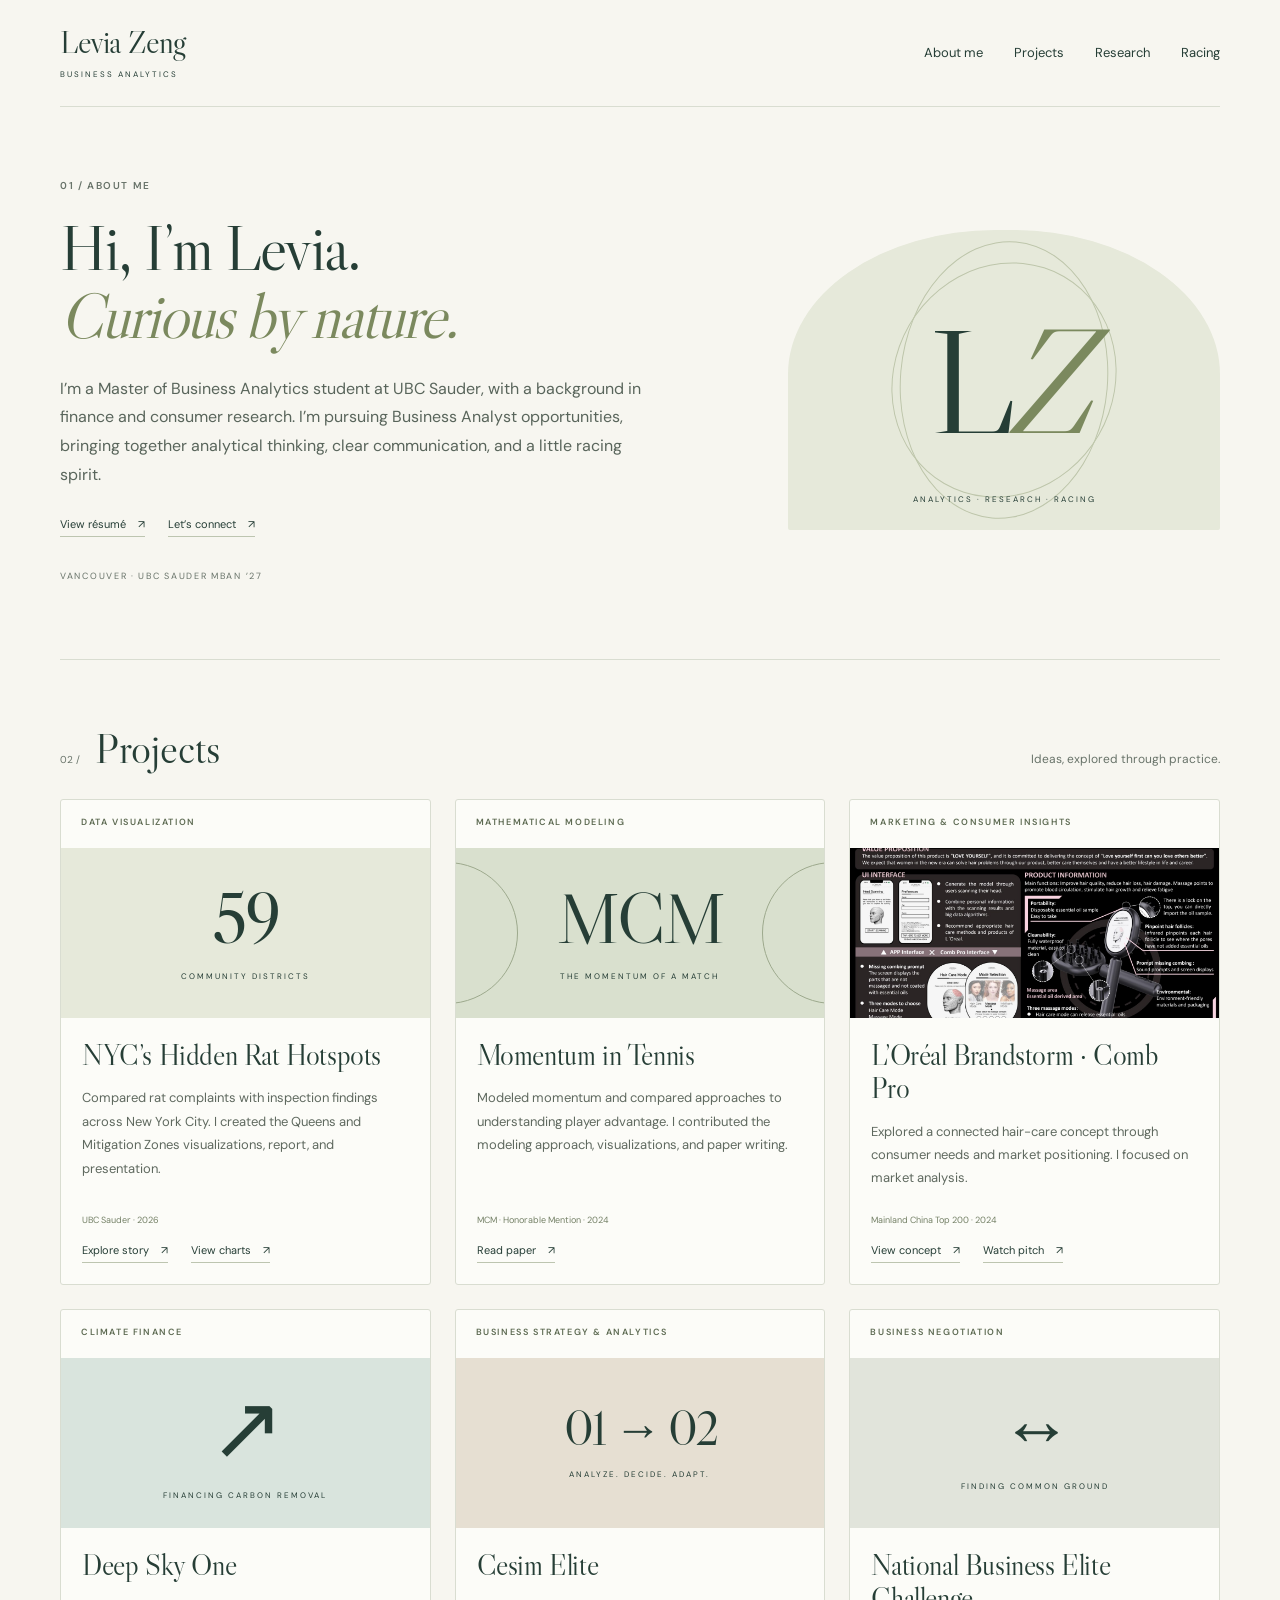
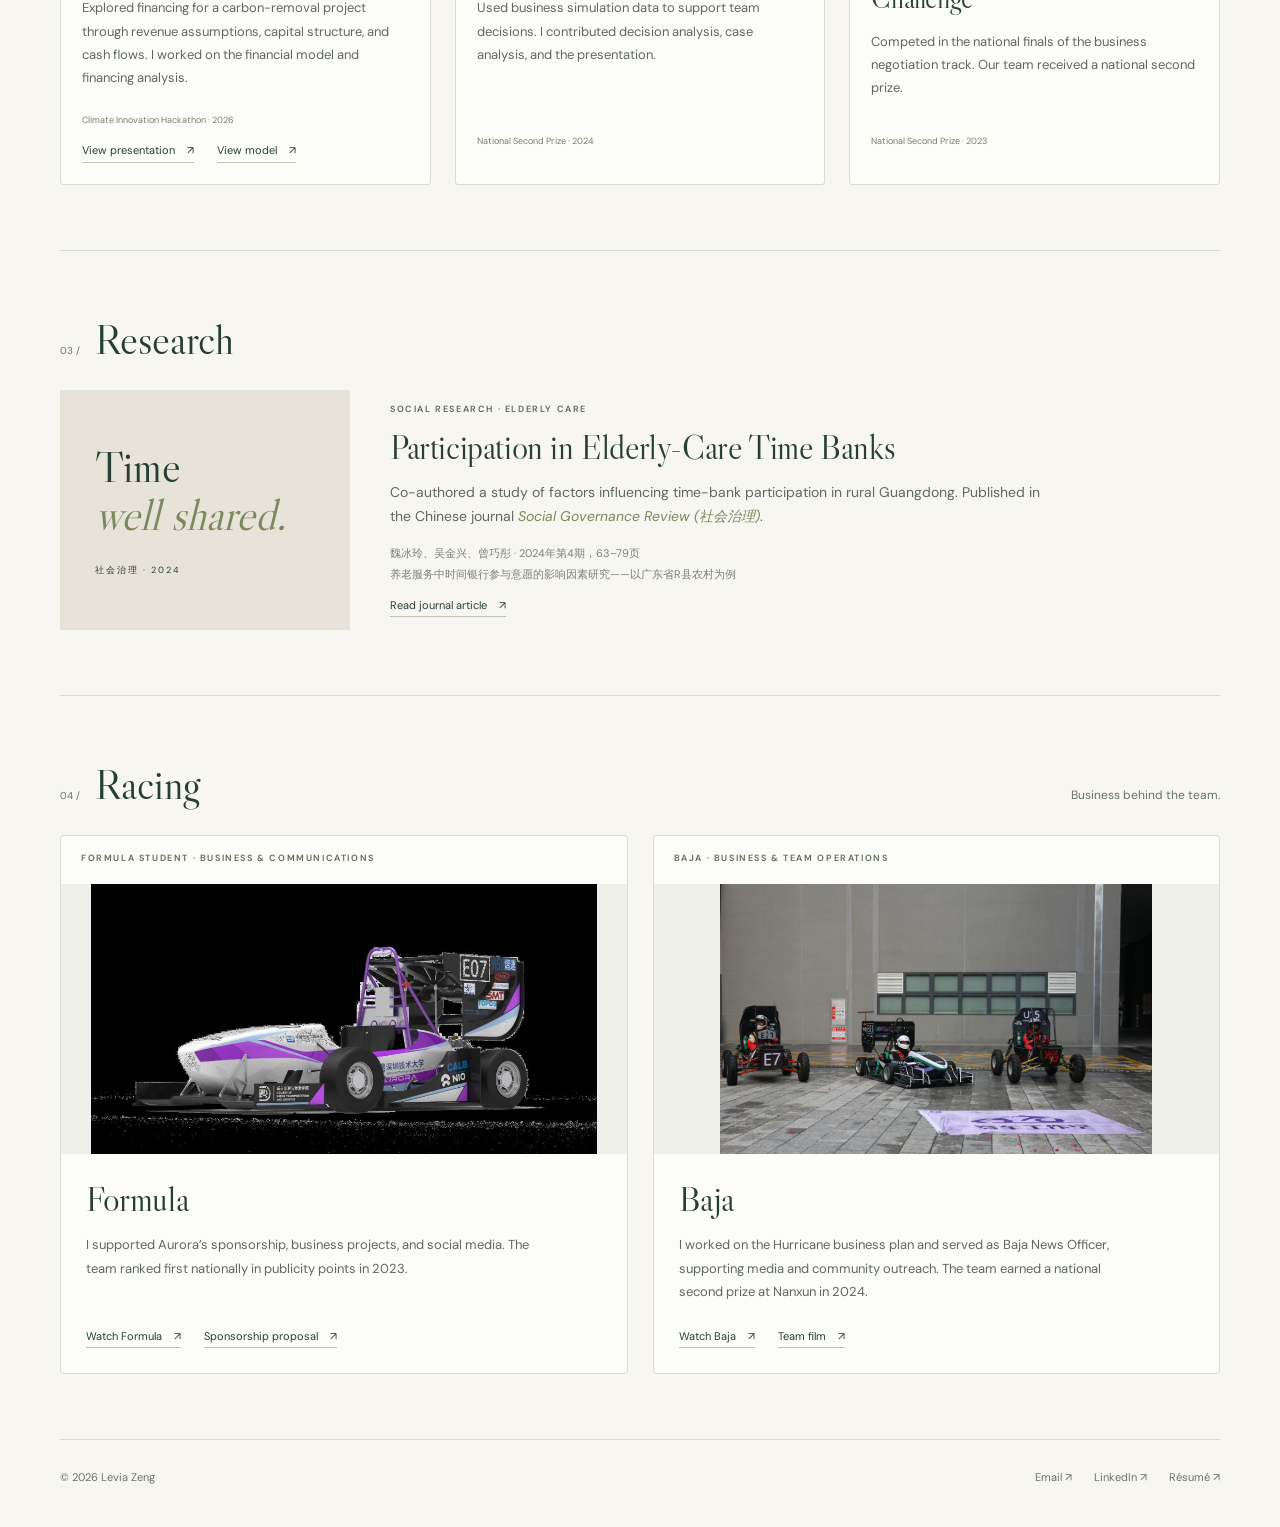
==== index.html @ 2ab0696c "Add files via upload" ====
<!doctype html>
<html lang="en">
<head>
<!-- 首页完整样式已内嵌；图片、论文及互动页面使用同文件夹内的相对路径。 -->
<meta charset="UTF-8">
<meta name="viewport" content="width=device-width,initial-scale=1">
<meta name="description" content="Levia Zeng — business analytics, research, and student motorsport.">
<title>Levia Zeng | Business Analyst Portfolio</title>
<style>
/* 配色在 :root 修改；各板块文字在下方 HTML 中修改。 */
@import url('https://fonts.googleapis.com/css2?family=DM+Sans:wght@400;500;600;700&family=Libre+Caslon+Display&display=swap');

:root {
  --paper:#f7f6f0;
  --ink:#263e36;
  --muted:#687369;
  --line:#d9ddd1;
  --sage:#e6e9da;
  --serif:'Libre Caslon Display',Georgia,serif
}

* {
  box-sizing:border-box
}

html {
  scroll-behavior:smooth;
  scroll-padding-top:105px
}

body {
  margin:0;
  background:var(--paper);
  color:var(--ink);
  font:15px/1.7 'DM Sans',Arial,sans-serif
}

a {
  color:inherit;
  text-decoration:none
}

a:hover {
  color:#728157
}

a:focus-visible {
  outline:2px solid #728157;
  outline-offset:5px
}

.site-header,main,footer {
  max-width:1160px;
  margin:auto
}

.site-header {
  padding:26px 0;
  display:flex;
  align-items:center;
  justify-content:space-between;
  border-bottom:1px solid var(--line)
}

.brand {
  font:32px/1 var(--serif);
  letter-spacing:-1px
}

.brand span {
  display:block;
  font:8px/1.5 'DM Sans',sans-serif;
  letter-spacing:2px;
  margin-top:10px
}

nav {
  display:flex;
  gap:31px;
  font-size:13px
}

.skip {
  position:absolute;
  left:10px;
  top:-80px
}

.skip:focus {
  top:10px;
  background:white;
  padding:10px;
  z-index:9
}

section {
  padding:65px 0;
  border-bottom:1px solid var(--line)
}

.about {
  display:grid;
  grid-template-columns:1.5fr 1fr;
  gap:80px;
  align-items:center;
  padding:70px 0 75px
}

.eyebrow,.field {
  font-size:10px;
  font-weight:600;
  text-transform:uppercase;
  letter-spacing:1.6px
}

.eyebrow {
  color:var(--muted);
  margin-bottom:20px
}

h1 {
  font:64px/1.06 var(--serif);
  letter-spacing:-2px;
  margin:0 0 25px
}

em {
  font-weight:400;
  color:#7b895e
}

.about p {
  max-width:590px;
  color:#59655b;
  font-size:16px;
  line-height:1.8
}

.about .links {
  margin-top:25px
}

.about-meta {
  font-size:9px;
  letter-spacing:1.7px;
  margin-top:32px;
  color:var(--muted)
}

.about-art {
  height:300px;
  background:var(--sage);
  border-radius:48% 48% 2px 2px;
  position:relative;
  display:flex;
  align-items:center;
  justify-content:center;
  overflow:hidden
}

.monogram {
  font:150px var(--serif);
  z-index:1;
  letter-spacing:-12px
}

.orbit {
  position:absolute;
  width:220px;
  height:240px;
  border:1px solid #bec6ab;
  border-radius:50%;
  transform:rotate(30deg)
}

.orbit:after {
  content:'';
  position:absolute;
  inset:15px -30px;
  border:1px solid #bec6ab;
  border-radius:50%;
  transform:rotate(65deg)
}

.about-art .art-caption {
  position:absolute;
  bottom:24px;
  font-size:8px
}

.section-heading {
  display:flex;
  align-items:baseline;
  gap:15px;
  margin-bottom:28px
}

.section-heading>span {
  font-size:10px;
  color:var(--muted)
}

h2 {
  font:42px/1.1 var(--serif);
  margin:0
}

.section-heading p {
  margin:0 0 0 auto;
  font-size:12px;
  color:var(--muted)
}

.project-grid {
  display:grid;
  grid-template-columns:repeat(3,minmax(0,1fr));
  gap:24px
}

.card {
  border:1px solid var(--line);
  background:#fcfcf8;
  border-radius:3px;
  overflow:hidden;
  display:flex;
  flex-direction:column;
  transition:transform .2s,border-color .2s
}

.card:hover {
  transform:translateY(-3px);
  border-color:#aeb99c
}

.field {
  padding:16px 20px;
  line-height:1.5;
  min-height:48px;
  font-size:9px;
  color:#5e6b53
}

.card-art {
  height:170px;
  background:var(--sage);
  display:flex;
  flex-direction:column;
  align-items:center;
  justify-content:center;
  position:relative;
  overflow:hidden
}

.art-main {
  font:72px/1 var(--serif);
  letter-spacing:-3px
}

.art-caption {
  font-size:8px;
  letter-spacing:2px;
  margin-top:16px
}

.card-art img {
  width:100%;
  height:100%;
  object-fit:cover
}

.tennis {
  background:#d9e0ce
}

.tennis:before,.tennis:after {
  content:'';
  position:absolute;
  width:140px;
  height:140px;
  border:1px solid #9da98d;
  border-radius:50%;
  left:-80px
}

.tennis:after {
  left:auto;
  right:-80px
}

.climate {
  background:#d9e4dd
}

.climate .art-main {
  font-size:90px
}

.cesim {
  background:#e6dfd2
}

.cesim .art-main {
  font-size:48px
}

.negotiation {
  background:#e1e4db
}

.card-body {
  padding:21px;
  display:flex;
  flex-direction:column;
  flex:1
}

h3 {
  font:29px/1.15 var(--serif);
  letter-spacing:-.4px;
  margin:0 0 14px
}

.card p {
  font-size:13px;
  line-height:1.8;
  color:#5f695f;
  margin:0 0 23px
}

.card-bottom {
  margin-top:auto
}

.meta {
  font-size:9px;
  color:#748066;
  display:block;
  margin-bottom:13px
}

.links {
  display:flex;
  flex-wrap:wrap;
  gap:12px 23px;
  font-size:11px
}

.links a {
  border-bottom:1px solid #bdc5b0;
  padding-bottom:2px
}

.links span {
  margin-left:9px
}

.publication {
  display:grid;
  grid-template-columns:290px 1fr;
  gap:40px;
  align-items:center
}

.publication-mark {
  background:#e8e3d8;
  padding:35px;
  font:44px/1.1 var(--serif);
  min-height:240px;
  display:flex;
  flex-direction:column;
  justify-content:center
}

.publication-mark span {
  font:9px 'DM Sans',sans-serif;
  letter-spacing:2px;
  margin-top:24px
}

.publication .field {
  padding:0;
  margin-bottom:12px;
  min-height:0
}

.publication h3 {
  font-size:34px
}

.publication p {
  font-size:14px;
  color:#5f695f;
  max-width:670px
}

.publication .citation {
  font-size:11px;
  color:#7a8177;
  line-height:1.9
}

.racing-grid {
  display:grid;
  grid-template-columns:1fr 1fr;
  gap:25px
}

.race-photo {
  width:100%;
  height:270px;
  object-fit:contain;
  background:#eff0e9
}

.racing-card .card-body {
  padding:25px
}

.racing-card h3 {
  font-size:35px
}

.racing-card p {
  max-width:460px
}

.racing-card .links {
  margin-top:auto
}

footer {
  display:flex;
  justify-content:space-between;
  padding:28px 0 40px;
  font-size:11px;
  color:var(--muted)
}

footer div {
  display:flex;
  gap:22px
}

.detail {
  max-width:850px;
  margin:auto;
  padding:65px 0
}

.detail h1 {
  font-size:50px
}

.detail .field {
  padding:0;
  margin:30px 0 10px;
  min-height:0
}

.detail p {
  max-width:680px
}

.detail .links {
  margin:25px 0
}

.detail .note {
  font-size:11px;
  color:var(--muted)
}

.back {
  font-size:12px
}

@media(max-width:1240px) {
  .site-header,main,footer {
  margin-left:35px;
  margin-right:35px
}


}

@media(max-width:850px) {
  .project-grid {
  grid-template-columns:repeat(2,minmax(0,1fr))
}

.about {
  gap:35px
}

h1 {
  font-size:52px
}

.about-art {
  height:260px
}

.publication {
  grid-template-columns:230px 1fr;
  gap:25px
}

.race-photo {
  height:220px
}


}

@media(max-width:600px) {
  html {
  scroll-padding-top:25px
}

.site-header,main,footer {
  margin-left:22px;
  margin-right:22px
}

.site-header {
  align-items:flex-start;
  gap:22px;
  flex-direction:column;
  padding:24px 0
}

nav {
  gap:25px;
  font-size:12px
}

.brand {
  font-size:30px
}

.brand span {
  display:none
}

.about {
  grid-template-columns:1fr;
  gap:32px;
  padding:45px 0
}

.about-art {
  height:180px;
  border-radius:2px
}

.monogram {
  font-size:110px
}

.about-art .art-caption {
  bottom:12px
}

h1 {
  font-size:48px
}

.about p {
  font-size:14px
}

.about-meta {
  margin-top:24px
}

section {
  padding:42px 0
}

.project-grid,.racing-grid,.publication {
  grid-template-columns:1fr
}

.section-heading {
  flex-wrap:wrap;
  gap:12px
}

h2 {
  font-size:36px
}

.section-heading p {
  display:none
}

.card-art {
  height:180px
}

.card p {
  font-size:14px
}

.publication-mark {
  min-height:180px;
  font-size:38px
}

.publication h3 {
  font-size:30px
}

.race-photo {
  height:230px
}

footer {
  flex-direction:column;
  gap:15px
}

.detail {
  padding:35px 0
}

.detail h1 {
  font-size:40px
}


}

@media(prefers-reduced-motion:reduce) {
  html {
  scroll-behavior:auto
}

.card {
  transition:none
}


}



</style>
</head>
<body>
<a class="skip" href="#about">Skip to content</a>
<header class="site-header">
<a class="brand" href="index.html#about">Levia Zeng<span>BUSINESS ANALYTICS</span>
</a>
<nav aria-label="Main navigation">
<a href="index.html#about">About me</a>
<a href="index.html#projects">Projects</a>
<a href="index.html#research">Research</a>
<a href="index.html#racing">Racing</a>
</nav>
</header>
<main>

<!-- ===== ABOUT ME / 个人介绍：在这里修改文字和链接 ===== -->
<section id="about" class="about">
<div>
<div class="eyebrow">01 / ABOUT ME</div>
<h1>Hi, I’m Levia.<br>
<em>Curious by nature.</em>
</h1>
<p>I’m a Master of Business Analytics student at UBC Sauder, with a background in finance and consumer research. I’m pursuing Business Analyst opportunities, bringing together analytical thinking, clear communication, and a little racing spirit.</p>
<div class="links">
<a href="Levia-Zeng-Resume.pdf" target="_blank" rel="noopener">View résumé <span aria-hidden="true">↗</span>
</a>
<a href="mailto:zengqiaotong@gmail.com">Let’s connect <span aria-hidden="true">↗</span>
</a>
</div>
<div class="about-meta">VANCOUVER · UBC SAUDER MBAN ’27</div>
</div>
<div class="about-art" aria-hidden="true">
<span class="orbit">
</span>
<span class="monogram">L<em>Z</em>
</span>
<span class="art-caption">ANALYTICS · RESEARCH · RACING</span>
</div>
</section>

<!-- ===== PROJECTS / 项目卡片：在这里修改文字和链接 ===== -->
<section id="projects">
<div class="section-heading">
<span>02 /</span>
<h2>Projects</h2>
<p>Ideas, explored through practice.</p>
</div>
<div class="project-grid">
<article class="card">
<div class="field">Data Visualization</div>
<div class="card-art nyc">
<span class="art-main">59</span>
<span class="art-caption">COMMUNITY DISTRICTS</span>
</div>
<div class="card-body">
<h3>NYC’s Hidden Rat Hotspots</h3>
<p>Compared rat complaints with inspection findings across New York City. I created the Queens and Mitigation Zones visualizations, report, and presentation.</p>
<div class="card-bottom">
<span class="meta">UBC Sauder · 2026</span>
<div class="links">
<a href="nyc/NYC_Rats_1_Opening.html">Explore story <span aria-hidden="true">↗</span>
</a>
<a href="nyc/NYC_Rats_2_Chart_Builds.html">View charts <span aria-hidden="true">↗</span>
</a>
</div>
</div>
</div>
</article>
<article class="card">
<div class="field">Mathematical Modeling</div>
<div class="card-art tennis">
<span class="art-main">MCM</span>
<span class="art-caption">THE MOMENTUM OF A MATCH</span>
</div>
<div class="card-body">
<h3>Momentum in Tennis</h3>
<p>Modeled momentum and compared approaches to understanding player advantage. I contributed the modeling approach, visualizations, and paper writing.</p>
<div class="card-bottom">
<span class="meta">MCM · Honorable Mention · 2024</span>
<div class="links">
<a href="documents/tennis-paper.pdf" target="_blank" rel="noopener">Read paper <span aria-hidden="true">↗</span>
</a>
</div>
</div>
</div>
</article>
<article class="card">
<div class="field">Marketing & Consumer Insights</div>
<div class="card-art comb">
<img src="assets/comb-pro.jpg" alt="Comb Pro product concept" loading="lazy">
</div>
<div class="card-body">
<h3>L’Oréal Brandstorm · Comb Pro</h3>
<p>Explored a connected hair-care concept through consumer needs and market positioning. I focused on market analysis.</p>
<div class="card-bottom">
<span class="meta">Mainland China Top 200 · 2024</span>
<div class="links">
<a href="documents/comb-pro.pdf" target="_blank" rel="noopener">View concept <span aria-hidden="true">↗</span>
</a>
<a href="https://youtu.be/FNUZM60wHyg" target="_blank" rel="noopener">Watch pitch <span aria-hidden="true">↗</span>
</a>
</div>
</div>
</div>
</article>
<article class="card">
<div class="field">Climate Finance</div>
<div class="card-art climate">
<span class="art-main">↗</span>
<span class="art-caption">FINANCING CARBON REMOVAL</span>
</div>
<div class="card-body">
<h3>Deep Sky One</h3>
<p>Explored financing for a carbon-removal project through revenue assumptions, capital structure, and cash flows. I worked on the financial model and financing analysis.</p>
<div class="card-bottom">
<span class="meta">Climate Innovation Hackathon · 2026</span>
<div class="links">
<a href="documents/deep-sky-deck.pptx" target="_blank" rel="noopener">View presentation <span aria-hidden="true">↗</span>
</a>
<a href="documents/deep-sky-model.xlsx" target="_blank" rel="noopener">View model <span aria-hidden="true">↗</span>
</a>
</div>
</div>
</div>
</article>
<article class="card">
<div class="field">Business Strategy & Analytics</div>
<div class="card-art cesim">
<span class="art-main">01 → 02</span>
<span class="art-caption">ANALYZE. DECIDE. ADAPT.</span>
</div>
<div class="card-body">
<h3>Cesim Elite</h3>
<p>Used business simulation data to support team decisions. I contributed decision analysis, case analysis, and the presentation.</p>
<div class="card-bottom">
<span class="meta">National Second Prize · 2024</span>
<div class="links">
</div>
</div>
</div>
</article>
<article class="card">
<div class="field">Business Negotiation</div>
<div class="card-art negotiation">
<span class="art-main">↔</span>
<span class="art-caption">FINDING COMMON GROUND</span>
</div>
<div class="card-body">
<h3>National Business Elite Challenge</h3>
<p>Competed in the national finals of the business negotiation track. Our team received a national second prize.</p>
<div class="card-bottom">
<span class="meta">National Second Prize · 2023</span>
<div class="links">
</div>
</div>
</div>
</article>
</div>
</section>

<!-- ===== RESEARCH / 期刊链接：在这里修改文字和链接 ===== -->
<section id="research">
<div class="section-heading">
<span>03 /</span>
<h2>Research</h2>
</div>
<article class="publication">
<div class="publication-mark" aria-hidden="true">Time<br>
<em>well shared.</em>
<span>社会治理 · 2024</span>
</div>
<div>
<div class="field">Social Research · Elderly Care</div>
<h3>Participation in Elderly-Care Time Banks</h3>
<p>Co-authored a study of factors influencing time-bank participation in rural Guangdong. Published in the Chinese journal <em>Social Governance Review (社会治理)</em>.</p>
<p class="citation" lang="zh">魏冰玲、吴金兴、曾巧彤 · 2024年第4期，63–79页<br>养老服务中时间银行参与意愿的影响因素研究——以广东省R县农村为例</p>
<div class="links">
<a href="https://doi.org/10.16775/j.cnki.10-1285/d.2024.04.006" target="_blank" rel="noopener">Read journal article <span aria-hidden="true">↗</span>
</a>
</div>
</div>
</article>
</section>

<!-- ===== RACING / Formula 与 Baja：在这里修改文字和链接 ===== -->
<section id="racing">
<div class="section-heading">
<span>04 /</span>
<h2>Racing</h2>
<p>Business behind the team.</p>
</div>
<div class="racing-grid">
<article class="card racing-card">
<div class="field">Formula Student · Business & Communications</div>
<img class="race-photo" src="assets/aurora-car.jpg" alt="Aurora electric Formula Student car" loading="lazy">
<div class="card-body">
<h3>Formula</h3>
<p>I supported Aurora’s sponsorship, business projects, and social media. The team ranked first nationally in publicity points in 2023.</p>
<div class="links">
<a href="https://youtu.be/KgduNsOoL5A" target="_blank" rel="noopener">Watch Formula <span aria-hidden="true">↗</span>
</a>
<a href="documents/racing-sponsorship.pdf" target="_blank" rel="noopener">Sponsorship proposal <span aria-hidden="true">↗</span>
</a>
</div>
</div>
</article>
<article class="card racing-card">
<div class="field">Baja · Business & Team Operations</div>
<img class="race-photo" src="assets/baja-u15-e7.jpg" alt="Baja E7 and U15 alongside a Formula car at SZTU Racing Car Studio" loading="lazy">
<div class="card-body">
<h3>Baja</h3>
<p>I worked on the Hurricane business plan and served as Baja News Officer, supporting media and community outreach. The team earned a national second prize at Nanxun in 2024.</p>
<div class="links">
<a href="https://youtu.be/ZI6aikkppJc" target="_blank" rel="noopener">Watch Baja <span aria-hidden="true">↗</span>
</a>
<a href="https://youtu.be/tW2TpuYYLtg" target="_blank" rel="noopener">Team film <span aria-hidden="true">↗</span>
</a>
</div>
</div>
</article>
</div>
</section>
</main>
<footer>
<span>© 2026 Levia Zeng</span>
<div>
<a href="mailto:zengqiaotong@gmail.com">Email ↗</a>
<a href="https://www.linkedin.com/in/qiaotong-zeng" target="_blank" rel="noopener">LinkedIn ↗</a>
<a href="Levia-Zeng-Resume.pdf" target="_blank" rel="noopener">Résumé ↗</a>
</div>
</footer>
</body>
</html>
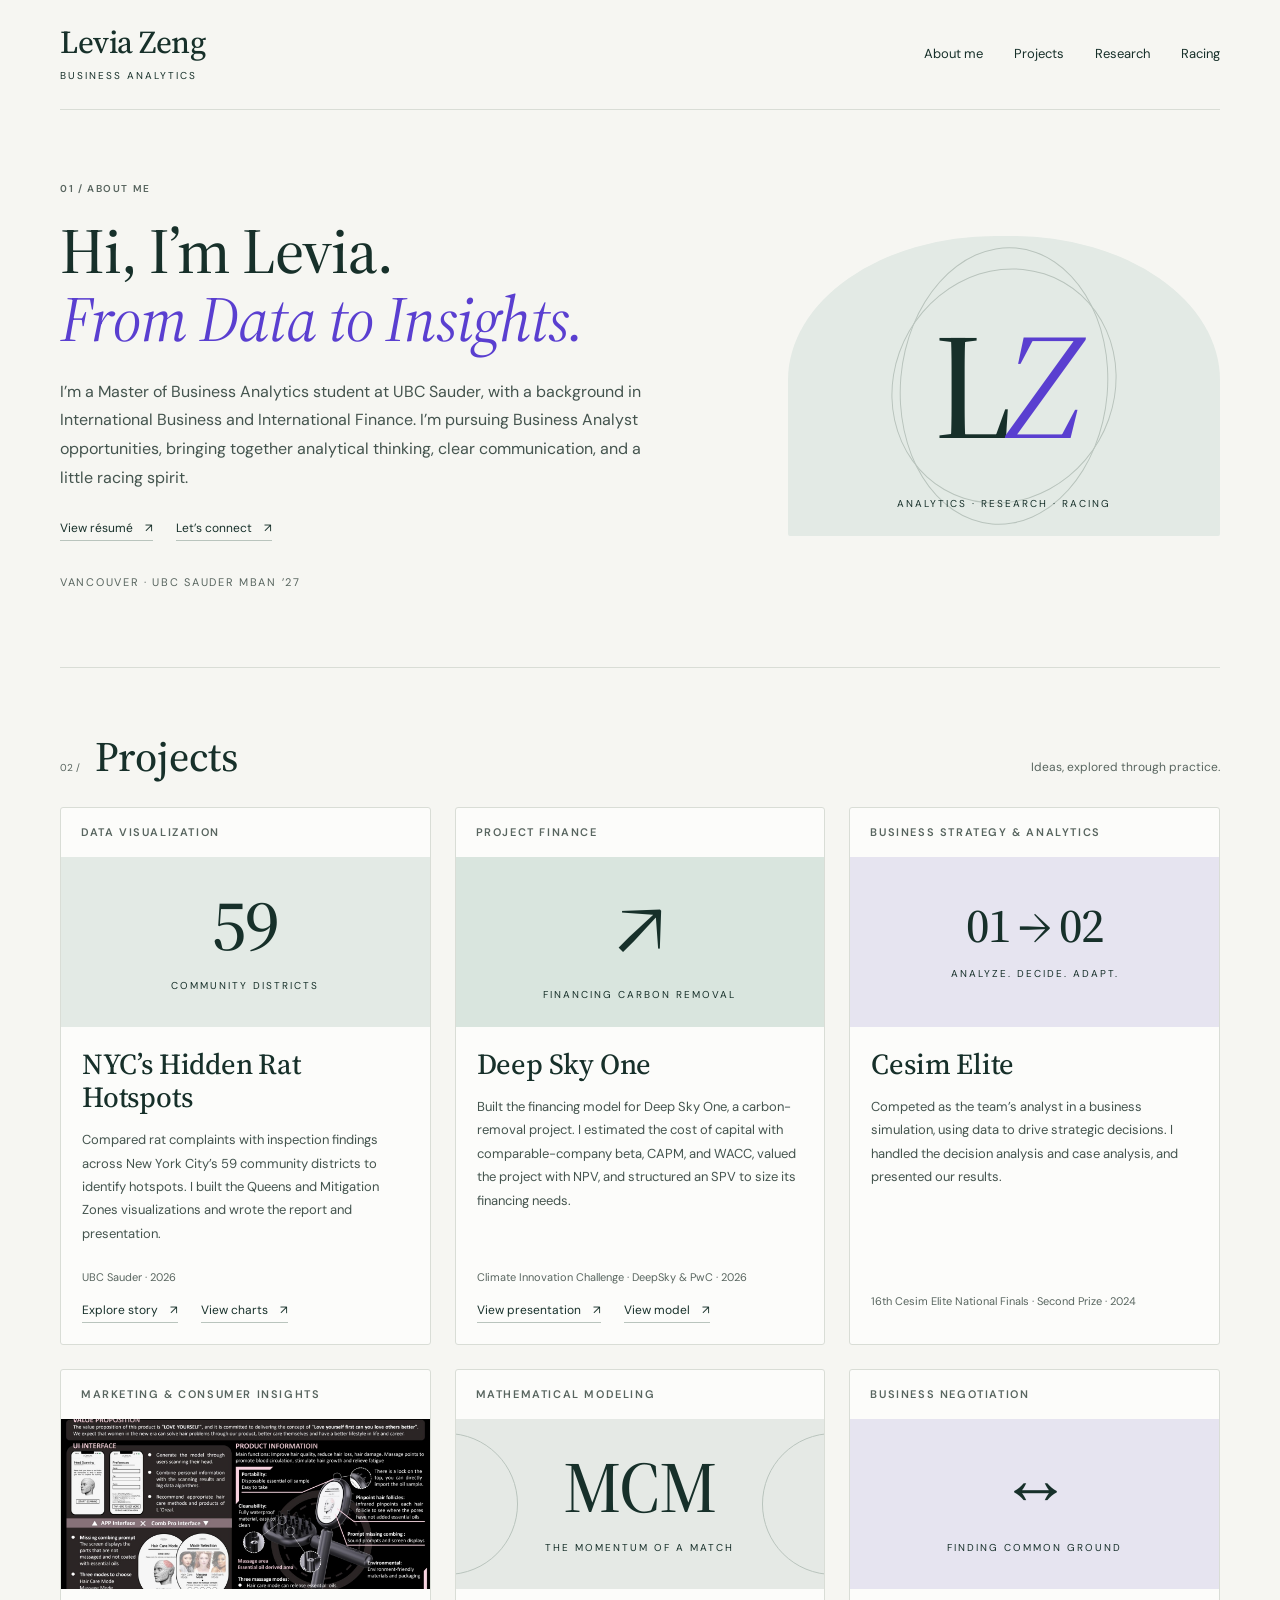
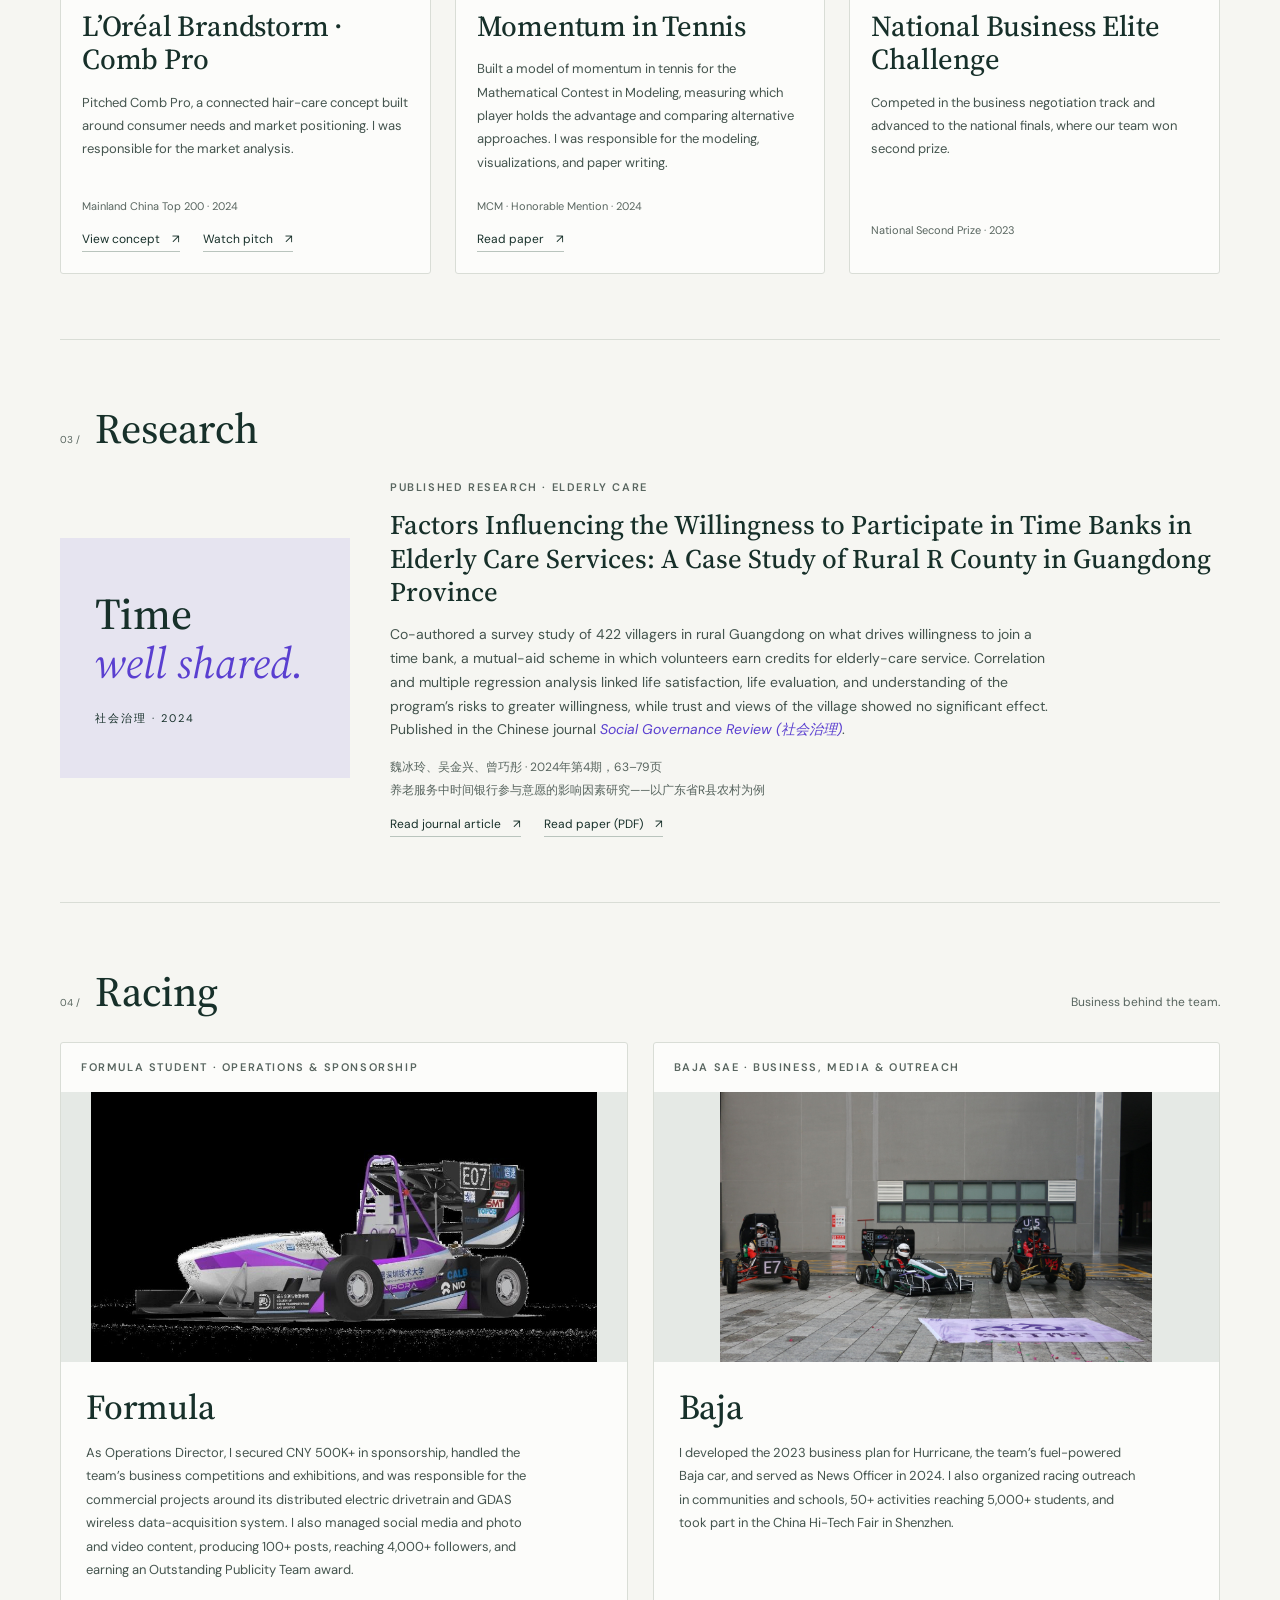
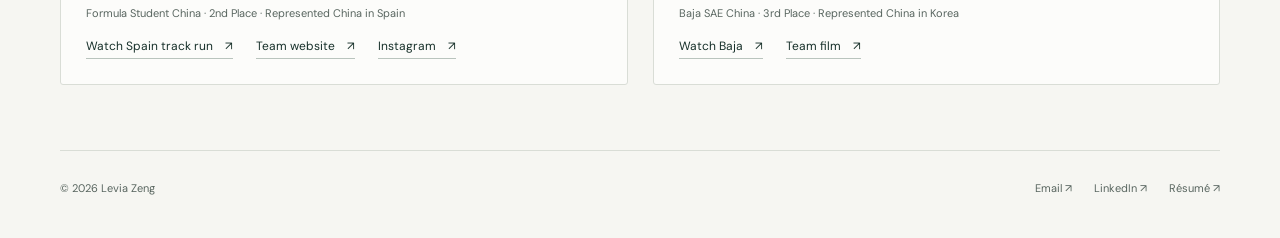
==== commit b9695287: "Add files via upload" ====
--- a/index.html
+++ b/index.html
@@ -8,15 +8,35 @@
 <title>Levia Zeng | Business Analyst Portfolio</title>
 <style>
 /* 配色在 :root 修改；各板块文字在下方 HTML 中修改。 */
-@import url('https://fonts.googleapis.com/css2?family=DM+Sans:wght@400;500;600;700&family=Libre+Caslon+Display&display=swap');
+@import url('https://fonts.googleapis.com/css2?family=DM+Sans:wght@400;500;600;700&family=Source+Serif+4:ital,wght@0,400;0,500;0,600;1,400;1,500&display=swap');
 
 :root {
-  --paper:#f7f6f0;
-  --ink:#263e36;
-  --muted:#687369;
-  --line:#d9ddd1;
-  --sage:#e6e9da;
-  --serif:'Libre Caslon Display',Georgia,serif
+  /* ===== 配色：想换颜色，只需要改这一块 =====
+     当前方案 A：深绿墨色 + 紫色点缀（取自 Aurora 赛车的绿紫涂装） */
+  --paper:#f6f6f2;       /* 页面背景 */
+  --card:#fcfcfa;        /* 卡片背景 */
+  --ink:#17302a;         /* 标题、重点文字 */
+  --body:#44544e;        /* 正文 */
+  --muted:#58655f;       /* 次要文字：标签、年份、引用 */
+  --line:#d9ddd6;        /* 分隔线 */
+  --line-strong:#b9c4bd; /* 链接下划线、装饰线 */
+  --accent:#5a3fd0;      /* 点缀色：斜体标题、悬停、聚焦 */
+  --accent-soft:#b9ade8; /* 点缀色的浅色版：卡片悬停边框 */
+  --tint:#e3eae5;        /* 卡片插图底色（4 种） */
+  --tint-2:#d9e5de;
+  --tint-3:#e6e4f0;
+  --tint-4:#e5e9e5;
+  --serif:'Source Serif 4',Georgia,'Songti SC','Noto Serif SC',serif
+
+  /* 备选方案 B：深海军蓝 + 青蓝色（把上面对应的值替换成下面的即可）
+     --paper:#f5f7fa; --card:#ffffff; --ink:#14233c; --body:#3f4c60; --muted:#566275;
+     --line:#dce2ea; --line-strong:#b8c3d1; --accent:#0f6e8c; --accent-soft:#9cc7d6;
+     --tint:#e6ecf3; --tint-2:#dbe7ef; --tint-3:#e8e9f2; --tint-4:#e9edf1;
+
+     备选方案 C：保留原来的绿色（已加深文字，提高可读性）
+     --paper:#f7f6f0; --card:#fcfcf8; --ink:#263e36; --body:#4f5b53; --muted:#5d6a5e;
+     --line:#d9ddd1; --line-strong:#bec6ab; --accent:#5f6f45; --accent-soft:#aeb99c;
+     --tint:#e6e9da; --tint-2:#d9e4dd; --tint-3:#e6dfd2; --tint-4:#e1e4db; */
 }
 
 * {
@@ -32,7 +52,7 @@
   margin:0;
   background:var(--paper);
   color:var(--ink);
-  font:15px/1.7 'DM Sans',Arial,sans-serif
+  font:15px/1.7 'DM Sans','PingFang SC','Microsoft YaHei',Arial,sans-serif
 }
 
 a {
@@ -41,11 +61,11 @@
 }
 
 a:hover {
-  color:#728157
+  color:var(--accent)
 }
 
 a:focus-visible {
-  outline:2px solid #728157;
+  outline:2px solid var(--accent);
   outline-offset:5px
 }
 
@@ -64,12 +84,12 @@
 
 .brand {
   font:32px/1 var(--serif);
-  letter-spacing:-1px
+  letter-spacing:-.5px
 }
 
 .brand span {
   display:block;
-  font:8px/1.5 'DM Sans',sans-serif;
+  font:10px/1.5 'DM Sans',sans-serif;
   letter-spacing:2px;
   margin-top:10px
 }
@@ -120,18 +140,18 @@
 
 h1 {
   font:64px/1.06 var(--serif);
-  letter-spacing:-2px;
+  letter-spacing:-1px;
   margin:0 0 25px
 }
 
 em {
   font-weight:400;
-  color:#7b895e
+  color:var(--accent)
 }
 
 .about p {
   max-width:590px;
-  color:#59655b;
+  color:var(--body);
   font-size:16px;
   line-height:1.8
 }
@@ -141,7 +161,7 @@
 }
 
 .about-meta {
-  font-size:9px;
+  font-size:11px;
   letter-spacing:1.7px;
   margin-top:32px;
   color:var(--muted)
@@ -149,7 +169,7 @@
 
 .about-art {
   height:300px;
-  background:var(--sage);
+  background:var(--tint);
   border-radius:48% 48% 2px 2px;
   position:relative;
   display:flex;
@@ -161,14 +181,14 @@
 .monogram {
   font:150px var(--serif);
   z-index:1;
-  letter-spacing:-12px
+  letter-spacing:-8px
 }
 
 .orbit {
   position:absolute;
   width:220px;
   height:240px;
-  border:1px solid #bec6ab;
+  border:1px solid var(--line-strong);
   border-radius:50%;
   transform:rotate(30deg)
 }
@@ -177,7 +197,7 @@
   content:'';
   position:absolute;
   inset:15px -30px;
-  border:1px solid #bec6ab;
+  border:1px solid var(--line-strong);
   border-radius:50%;
   transform:rotate(65deg)
 }
@@ -185,7 +205,7 @@
 .about-art .art-caption {
   position:absolute;
   bottom:24px;
-  font-size:8px
+  font-size:10px
 }
 
 .section-heading {
@@ -219,7 +239,7 @@
 
 .card {
   border:1px solid var(--line);
-  background:#fcfcf8;
+  background:var(--card);
   border-radius:3px;
   overflow:hidden;
   display:flex;
@@ -229,20 +249,20 @@
 
 .card:hover {
   transform:translateY(-3px);
-  border-color:#aeb99c
+  border-color:var(--accent-soft)
 }
 
 .field {
   padding:16px 20px;
   line-height:1.5;
   min-height:48px;
-  font-size:9px;
-  color:#5e6b53
+  font-size:11px;
+  color:var(--muted)
 }
 
 .card-art {
   height:170px;
-  background:var(--sage);
+  background:var(--tint);
   display:flex;
   flex-direction:column;
   align-items:center;
@@ -253,11 +273,11 @@
 
 .art-main {
   font:72px/1 var(--serif);
-  letter-spacing:-3px
+  letter-spacing:-1px
 }
 
 .art-caption {
-  font-size:8px;
+  font-size:10px;
   letter-spacing:2px;
   margin-top:16px
 }
@@ -269,7 +289,7 @@
 }
 
 .tennis {
-  background:#d9e0ce
+  background:var(--tint-4)
 }
 
 .tennis:before,.tennis:after {
@@ -277,7 +297,7 @@
   position:absolute;
   width:140px;
   height:140px;
-  border:1px solid #9da98d;
+  border:1px solid var(--line-strong);
   border-radius:50%;
   left:-80px
 }
@@ -288,7 +308,7 @@
 }
 
 .climate {
-  background:#d9e4dd
+  background:var(--tint-2)
 }
 
 .climate .art-main {
@@ -296,7 +316,7 @@
 }
 
 .cesim {
-  background:#e6dfd2
+  background:var(--tint-3)
 }
 
 .cesim .art-main {
@@ -304,7 +324,7 @@
 }
 
 .negotiation {
-  background:#e1e4db
+  background:var(--tint-3)
 }
 
 .card-body {
@@ -316,14 +336,14 @@
 
 h3 {
   font:29px/1.15 var(--serif);
-  letter-spacing:-.4px;
+  letter-spacing:-.2px;
   margin:0 0 14px
 }
 
 .card p {
   font-size:13px;
   line-height:1.8;
-  color:#5f695f;
+  color:var(--body);
   margin:0 0 23px
 }
 
@@ -332,8 +352,8 @@
 }
 
 .meta {
-  font-size:9px;
-  color:#748066;
+  font-size:11px;
+  color:var(--muted);
   display:block;
   margin-bottom:13px
 }
@@ -342,12 +362,16 @@
   display:flex;
   flex-wrap:wrap;
   gap:12px 23px;
-  font-size:11px
+  font-size:12px
 }
 
 .links a {
-  border-bottom:1px solid #bdc5b0;
+  border-bottom:1px solid var(--line-strong);
   padding-bottom:2px
+}
+
+.links a:hover {
+  border-color:var(--accent)
 }
 
 .links span {
@@ -362,7 +386,7 @@
 }
 
 .publication-mark {
-  background:#e8e3d8;
+  background:var(--tint-3);
   padding:35px;
   font:44px/1.1 var(--serif);
   min-height:240px;
@@ -372,7 +396,7 @@
 }
 
 .publication-mark span {
-  font:9px 'DM Sans',sans-serif;
+  font:11px 'DM Sans','PingFang SC','Microsoft YaHei',sans-serif;
   letter-spacing:2px;
   margin-top:24px
 }
@@ -384,18 +408,20 @@
 }
 
 .publication h3 {
-  font-size:34px
+  font-size:27px;
+  line-height:1.25;
+  letter-spacing:0
 }
 
 .publication p {
   font-size:14px;
-  color:#5f695f;
+  color:var(--body);
   max-width:670px
 }
 
 .publication .citation {
-  font-size:11px;
-  color:#7a8177;
+  font-size:12px;
+  color:var(--muted);
   line-height:1.9
 }
 
@@ -409,7 +435,139 @@
   width:100%;
   height:270px;
   object-fit:contain;
-  background:#eff0e9
+  background:var(--tint-4)
+}
+
+/* ===== 可交互图片轮播（Formula / Baja 卡片）=====
+   只有 1 张照片时外观和原来完全一样；添加第 2 张及以上时自动出现左右箭头和切换标签。 */
+.gallery {
+  --stage-h:270px;
+  position:relative;
+  background:var(--tint-4)
+}
+
+.g-slides {
+  display:grid
+}
+
+.slide {
+  grid-area:1/1;
+  margin:0;
+  opacity:0;
+  visibility:hidden;
+  transition:opacity .3s,visibility .3s
+}
+
+.slide.is-active {
+  opacity:1;
+  visibility:visible
+}
+
+.slide .race-photo {
+  display:block;
+  height:var(--stage-h)
+}
+
+.slide figcaption {
+  display:flex;
+  flex-wrap:wrap;
+  align-items:baseline;
+  gap:6px 18px;
+  padding:12px 20px;
+  background:var(--card);
+  border-top:1px solid var(--line);
+  font-size:12px;
+  color:var(--muted)
+}
+
+.g-name {
+  font-size:13px;
+  font-weight:600;
+  color:var(--ink)
+}
+
+.g-stats {
+  display:flex;
+  flex-wrap:wrap;
+  gap:4px 16px;
+  margin:0;
+  padding:0;
+  list-style:none
+}
+
+.g-stats b {
+  margin-left:4px;
+  font-weight:600;
+  color:var(--ink)
+}
+
+.g-btn {
+  position:absolute;
+  top:calc(var(--stage-h)/2 - 18px);
+  width:36px;
+  height:36px;
+  padding:0 0 3px;
+  display:flex;
+  align-items:center;
+  justify-content:center;
+  border:1px solid var(--line);
+  border-radius:50%;
+  background:rgba(252,252,250,.92);
+  color:var(--ink);
+  font:22px/1 'DM Sans',sans-serif;
+  cursor:pointer
+}
+
+.g-prev {
+  left:12px
+}
+
+.g-next {
+  right:12px
+}
+
+.g-btn:hover {
+  border-color:var(--accent-soft);
+  color:var(--accent)
+}
+
+.g-btn:focus-visible,.g-tab:focus-visible {
+  outline:2px solid var(--accent);
+  outline-offset:3px
+}
+
+.g-tabs {
+  display:flex;
+  flex-wrap:wrap;
+  gap:8px;
+  padding:12px 20px;
+  background:var(--card);
+  border-top:1px solid var(--line)
+}
+
+.g-tab {
+  padding:7px 11px;
+  border:1px solid var(--line);
+  border-radius:999px;
+  background:transparent;
+  color:var(--muted);
+  font:600 11px/1 'DM Sans',sans-serif;
+  letter-spacing:.8px;
+  cursor:pointer
+}
+
+.g-tab:hover {
+  border-color:var(--accent-soft)
+}
+
+.g-tab[aria-current="true"] {
+  background:var(--ink);
+  border-color:var(--ink);
+  color:var(--paper)
+}
+
+.gallery.is-single .g-btn,.gallery.is-single .g-tabs {
+  display:none
 }
 
 .racing-card .card-body {
@@ -474,6 +632,11 @@
   font-size:12px
 }
 
+/* 衬线标题统一使用中等字重，比原来的细体更柔和易读 */
+h1,h2,h3,.brand,.monogram,.art-main,.publication-mark {
+  font-weight:500
+}
+
 @media(max-width:1240px) {
   .site-header,main,footer {
   margin-left:35px;
@@ -505,8 +668,8 @@
   gap:25px
 }
 
-.race-photo {
-  height:220px
+.gallery {
+  --stage-h:220px
 }
 
 
@@ -608,11 +771,11 @@
 }
 
 .publication h3 {
-  font-size:30px
-}
-
-.race-photo {
-  height:230px
+  font-size:24px
+}
+
+.gallery {
+  --stage-h:230px
 }
 
 footer {
@@ -636,7 +799,7 @@
   scroll-behavior:auto
 }
 
-.card {
+.card,.slide {
   transition:none
 }
 
@@ -666,9 +829,9 @@
 <div>
 <div class="eyebrow">01 / ABOUT ME</div>
 <h1>Hi, I’m Levia.<br>
-<em>Curious by nature.</em>
+<em>From Data to Insights.</em>
 </h1>
-<p>I’m a Master of Business Analytics student at UBC Sauder, with a background in finance and consumer research. I’m pursuing Business Analyst opportunities, bringing together analytical thinking, clear communication, and a little racing spirit.</p>
+<p>I’m a Master of Business Analytics student at UBC Sauder, with a background in International Business and International Finance. I’m pursuing Business Analyst opportunities, bringing together analytical thinking, clear communication, and a little racing spirit.</p>
 <div class="links">
 <a href="Levia-Zeng-Resume.pdf" target="_blank" rel="noopener">View résumé <span aria-hidden="true">↗</span>
 </a>
@@ -702,13 +865,68 @@
 </div>
 <div class="card-body">
 <h3>NYC’s Hidden Rat Hotspots</h3>
-<p>Compared rat complaints with inspection findings across New York City. I created the Queens and Mitigation Zones visualizations, report, and presentation.</p>
+<p>Compared rat complaints with inspection findings across New York City’s 59 community districts to identify hotspots. I built the Queens and Mitigation Zones visualizations and wrote the report and presentation.</p>
 <div class="card-bottom">
 <span class="meta">UBC Sauder · 2026</span>
 <div class="links">
 <a href="nyc/NYC_Rats_1_Opening.html">Explore story <span aria-hidden="true">↗</span>
 </a>
 <a href="nyc/NYC_Rats_2_Chart_Builds.html">View charts <span aria-hidden="true">↗</span>
+</a>
+</div>
+</div>
+</div>
+</article>
+<article class="card">
+<div class="field">Project Finance</div>
+<div class="card-art climate">
+<span class="art-main">↗</span>
+<span class="art-caption">FINANCING CARBON REMOVAL</span>
+</div>
+<div class="card-body">
+<h3>Deep Sky One</h3>
+<p>Built the financing model for Deep Sky One, a carbon-removal project. I estimated the cost of capital with comparable-company beta, CAPM, and WACC, valued the project with NPV, and structured an SPV to size its financing needs.</p>
+<div class="card-bottom">
+<span class="meta">Climate Innovation Challenge · DeepSky &amp; PwC · 2026</span>
+<div class="links">
+<a href="documents/deep-sky-deck.pptx" target="_blank" rel="noopener">View presentation <span aria-hidden="true">↗</span>
+</a>
+<a href="documents/deep-sky-model.xlsx" target="_blank" rel="noopener">View model <span aria-hidden="true">↗</span>
+</a>
+</div>
+</div>
+</div>
+</article>
+<article class="card">
+<div class="field">Business Strategy & Analytics</div>
+<div class="card-art cesim">
+<span class="art-main">01 → 02</span>
+<span class="art-caption">ANALYZE. DECIDE. ADAPT.</span>
+</div>
+<div class="card-body">
+<h3>Cesim Elite</h3>
+<p>Competed as the team’s analyst in a business simulation, using data to drive strategic decisions. I handled the decision analysis and case analysis, and presented our results.</p>
+<div class="card-bottom">
+<span class="meta">16th Cesim Elite National Finals · Second Prize · 2024</span>
+<div class="links">
+</div>
+</div>
+</div>
+</article>
+<article class="card">
+<div class="field">Marketing & Consumer Insights</div>
+<div class="card-art comb">
+<img src="assets/comb-pro.jpg" alt="Comb Pro product concept" loading="lazy">
+</div>
+<div class="card-body">
+<h3>L’Oréal Brandstorm · Comb Pro</h3>
+<p>Pitched Comb Pro, a connected hair-care concept built around consumer needs and market positioning. I was responsible for the market analysis.</p>
+<div class="card-bottom">
+<span class="meta">Mainland China Top 200 · 2024</span>
+<div class="links">
+<a href="documents/comb-pro.pdf" target="_blank" rel="noopener">View concept <span aria-hidden="true">↗</span>
+</a>
+<a href="https://youtu.be/FNUZM60wHyg" target="_blank" rel="noopener">Watch pitch <span aria-hidden="true">↗</span>
 </a>
 </div>
 </div>
@@ -722,67 +940,12 @@
 </div>
 <div class="card-body">
 <h3>Momentum in Tennis</h3>
-<p>Modeled momentum and compared approaches to understanding player advantage. I contributed the modeling approach, visualizations, and paper writing.</p>
+<p>Built a model of momentum in tennis for the Mathematical Contest in Modeling, measuring which player holds the advantage and comparing alternative approaches. I was responsible for the modeling, visualizations, and paper writing.</p>
 <div class="card-bottom">
 <span class="meta">MCM · Honorable Mention · 2024</span>
 <div class="links">
 <a href="documents/tennis-paper.pdf" target="_blank" rel="noopener">Read paper <span aria-hidden="true">↗</span>
 </a>
-</div>
-</div>
-</div>
-</article>
-<article class="card">
-<div class="field">Marketing & Consumer Insights</div>
-<div class="card-art comb">
-<img src="assets/comb-pro.jpg" alt="Comb Pro product concept" loading="lazy">
-</div>
-<div class="card-body">
-<h3>L’Oréal Brandstorm · Comb Pro</h3>
-<p>Explored a connected hair-care concept through consumer needs and market positioning. I focused on market analysis.</p>
-<div class="card-bottom">
-<span class="meta">Mainland China Top 200 · 2024</span>
-<div class="links">
-<a href="documents/comb-pro.pdf" target="_blank" rel="noopener">View concept <span aria-hidden="true">↗</span>
-</a>
-<a href="https://youtu.be/FNUZM60wHyg" target="_blank" rel="noopener">Watch pitch <span aria-hidden="true">↗</span>
-</a>
-</div>
-</div>
-</div>
-</article>
-<article class="card">
-<div class="field">Climate Finance</div>
-<div class="card-art climate">
-<span class="art-main">↗</span>
-<span class="art-caption">FINANCING CARBON REMOVAL</span>
-</div>
-<div class="card-body">
-<h3>Deep Sky One</h3>
-<p>Explored financing for a carbon-removal project through revenue assumptions, capital structure, and cash flows. I worked on the financial model and financing analysis.</p>
-<div class="card-bottom">
-<span class="meta">Climate Innovation Hackathon · 2026</span>
-<div class="links">
-<a href="documents/deep-sky-deck.pptx" target="_blank" rel="noopener">View presentation <span aria-hidden="true">↗</span>
-</a>
-<a href="documents/deep-sky-model.xlsx" target="_blank" rel="noopener">View model <span aria-hidden="true">↗</span>
-</a>
-</div>
-</div>
-</div>
-</article>
-<article class="card">
-<div class="field">Business Strategy & Analytics</div>
-<div class="card-art cesim">
-<span class="art-main">01 → 02</span>
-<span class="art-caption">ANALYZE. DECIDE. ADAPT.</span>
-</div>
-<div class="card-body">
-<h3>Cesim Elite</h3>
-<p>Used business simulation data to support team decisions. I contributed decision analysis, case analysis, and the presentation.</p>
-<div class="card-bottom">
-<span class="meta">National Second Prize · 2024</span>
-<div class="links">
 </div>
 </div>
 </div>
@@ -795,7 +958,7 @@
 </div>
 <div class="card-body">
 <h3>National Business Elite Challenge</h3>
-<p>Competed in the national finals of the business negotiation track. Our team received a national second prize.</p>
+<p>Competed in the business negotiation track and advanced to the national finals, where our team won second prize.</p>
 <div class="card-bottom">
 <span class="meta">National Second Prize · 2023</span>
 <div class="links">
@@ -818,12 +981,14 @@
 <span>社会治理 · 2024</span>
 </div>
 <div>
-<div class="field">Social Research · Elderly Care</div>
-<h3>Participation in Elderly-Care Time Banks</h3>
-<p>Co-authored a study of factors influencing time-bank participation in rural Guangdong. Published in the Chinese journal <em>Social Governance Review (社会治理)</em>.</p>
+<div class="field">Published Research · Elderly Care</div>
+<h3>Factors Influencing the Willingness to Participate in Time Banks in Elderly Care Services: A Case Study of Rural R County in Guangdong Province</h3>
+<p>Co-authored a survey study of 422 villagers in rural Guangdong on what drives willingness to join a time bank, a mutual-aid scheme in which volunteers earn credits for elderly-care service. Correlation and multiple regression analysis linked life satisfaction, life evaluation, and understanding of the program’s risks to greater willingness, while trust and views of the village showed no significant effect. Published in the Chinese journal <em>Social Governance Review (社会治理)</em>.</p>
 <p class="citation" lang="zh">魏冰玲、吴金兴、曾巧彤 · 2024年第4期，63–79页<br>养老服务中时间银行参与意愿的影响因素研究——以广东省R县农村为例</p>
 <div class="links">
 <a href="https://doi.org/10.16775/j.cnki.10-1285/d.2024.04.006" target="_blank" rel="noopener">Read journal article <span aria-hidden="true">↗</span>
+</a>
+<a href="documents/time-bank-paper.pdf" target="_blank" rel="noopener">Read paper (PDF) <span aria-hidden="true">↗</span>
 </a>
 </div>
 </div>
@@ -839,30 +1004,80 @@
 </div>
 <div class="racing-grid">
 <article class="card racing-card">
-<div class="field">Formula Student · Business & Communications</div>
+<div class="field">Formula Student · Operations &amp; Sponsorship</div>
+<div class="gallery" data-gallery role="group" aria-roledescription="carousel" aria-label="Aurora Formula Student car photos">
+<div class="g-slides">
+<figure class="slide is-active" data-tab="1" data-label="Aurora Formula car">
 <img class="race-photo" src="assets/aurora-car.jpg" alt="Aurora electric Formula Student car" loading="lazy">
+</figure>
+<!-- ===== 添加更多 Formula 照片：把下面整段复制到这里（去掉首尾的注释符号），改成你的图片和文字 =====
+<figure class="slide" data-tab="26" data-label="AURORA-26">
+<img class="race-photo" src="assets/aurora-26.jpg" alt="Aurora-26 Formula Student car" loading="lazy">
+<figcaption>
+<span class="g-name">AURORA-26</span>
+<ul class="g-stats">
+<li>Weight<b>199 kg</b></li>
+<li>Track<b>1250 mm</b></li>
+<li>Wheelbase<b>1530 mm</b></li>
+</ul>
+</figcaption>
+</figure>
+data-tab 是下方切换按钮上显示的短文字（如 21、22 或 2026）；figcaption 可以整段删掉，只显示照片。 -->
+</div>
+<button class="g-btn g-prev" type="button" aria-label="Previous photo">‹</button>
+<button class="g-btn g-next" type="button" aria-label="Next photo">›</button>
+<div class="g-tabs"></div>
+</div>
 <div class="card-body">
 <h3>Formula</h3>
-<p>I supported Aurora’s sponsorship, business projects, and social media. The team ranked first nationally in publicity points in 2023.</p>
+<p>As Operations Director, I secured CNY 500K+ in sponsorship, handled the team’s business competitions and exhibitions, and was responsible for the commercial projects around its distributed electric drivetrain and GDAS wireless data-acquisition system. I also managed social media and photo and video content, producing 100+ posts, reaching 4,000+ followers, and earning an Outstanding Publicity Team award.</p>
+<div class="card-bottom">
+<span class="meta">Formula Student China · 2nd Place · Represented China in Spain</span>
 <div class="links">
-<a href="https://youtu.be/KgduNsOoL5A" target="_blank" rel="noopener">Watch Formula <span aria-hidden="true">↗</span>
-</a>
-<a href="documents/racing-sponsorship.pdf" target="_blank" rel="noopener">Sponsorship proposal <span aria-hidden="true">↗</span>
-</a>
+<a href="https://youtu.be/KgduNsOoL5A" target="_blank" rel="noopener">Watch Spain track run <span aria-hidden="true">↗</span>
+</a>
+<a href="https://aurora-racing.com" target="_blank" rel="noopener">Team website <span aria-hidden="true">↗</span>
+</a>
+<a href="https://www.instagram.com/_auroraracing" target="_blank" rel="noopener">Instagram <span aria-hidden="true">↗</span>
+</a>
+</div>
 </div>
 </div>
 </article>
 <article class="card racing-card">
-<div class="field">Baja · Business & Team Operations</div>
+<div class="field">Baja SAE · Business, Media &amp; Outreach</div>
+<div class="gallery" data-gallery role="group" aria-roledescription="carousel" aria-label="Baja car photos">
+<div class="g-slides">
+<figure class="slide is-active" data-tab="1" data-label="Baja E7 and U15">
 <img class="race-photo" src="assets/baja-u15-e7.jpg" alt="Baja E7 and U15 alongside a Formula car at SZTU Racing Car Studio" loading="lazy">
+</figure>
+<!-- ===== 添加更多 Baja 照片：把下面整段复制到这里（去掉首尾的注释符号），改成你的图片和文字 =====
+<figure class="slide" data-tab="2" data-label="Baja 2024">
+<img class="race-photo" src="assets/baja-2.jpg" alt="描述这张照片" loading="lazy">
+<figcaption>
+<span class="g-name">照片标题</span>
+<ul class="g-stats">
+<li>Result<b>National second prize</b></li>
+</ul>
+</figcaption>
+</figure>
+figcaption 可以整段删掉，只显示照片。 -->
+</div>
+<button class="g-btn g-prev" type="button" aria-label="Previous photo">‹</button>
+<button class="g-btn g-next" type="button" aria-label="Next photo">›</button>
+<div class="g-tabs"></div>
+</div>
 <div class="card-body">
 <h3>Baja</h3>
-<p>I worked on the Hurricane business plan and served as Baja News Officer, supporting media and community outreach. The team earned a national second prize at Nanxun in 2024.</p>
+<p>I developed the 2023 business plan for Hurricane, the team’s fuel-powered Baja car, and served as News Officer in 2024. I also organized racing outreach in communities and schools, 50+ activities reaching 5,000+ students, and took part in the China Hi-Tech Fair in Shenzhen.</p>
+<div class="card-bottom">
+<span class="meta">Baja SAE China · 3rd Place · Represented China in Korea</span>
 <div class="links">
 <a href="https://youtu.be/ZI6aikkppJc" target="_blank" rel="noopener">Watch Baja <span aria-hidden="true">↗</span>
 </a>
 <a href="https://youtu.be/tW2TpuYYLtg" target="_blank" rel="noopener">Team film <span aria-hidden="true">↗</span>
 </a>
+</div>
 </div>
 </div>
 </article>
@@ -877,5 +1092,52 @@
 <a href="Levia-Zeng-Resume.pdf" target="_blank" rel="noopener">Résumé ↗</a>
 </div>
 </footer>
+<script>
+/* 图片轮播：自动为每个 data-gallery 添加切换按钮、标签、键盘左右键和手机滑动 */
+document.querySelectorAll('[data-gallery]').forEach(function (g) {
+  var slides = [].slice.call(g.querySelectorAll('.slide'));
+  var tabs = g.querySelector('.g-tabs');
+  var i = 0, x0 = null;
+  if (slides.length < 2) { g.classList.add('is-single'); return; }
+
+  slides.forEach(function (s, n) {
+    var b = document.createElement('button');
+    b.type = 'button';
+    b.className = 'g-tab';
+    b.textContent = s.getAttribute('data-tab') || String(n + 1);
+    b.setAttribute('aria-label', 'Show ' + (s.getAttribute('data-label') || 'photo ' + (n + 1)));
+    b.addEventListener('click', function () { show(n); });
+    tabs.appendChild(b);
+  });
+  var btns = [].slice.call(tabs.children);
+
+  function show(n) {
+    i = (n + slides.length) % slides.length;
+    slides.forEach(function (s, k) {
+      s.classList.toggle('is-active', k === i);
+      s.setAttribute('aria-hidden', k === i ? 'false' : 'true');
+    });
+    btns.forEach(function (b, k) {
+      if (k === i) b.setAttribute('aria-current', 'true');
+      else b.removeAttribute('aria-current');
+    });
+  }
+
+  g.querySelector('.g-prev').addEventListener('click', function () { show(i - 1); });
+  g.querySelector('.g-next').addEventListener('click', function () { show(i + 1); });
+  g.addEventListener('keydown', function (e) {
+    if (e.key === 'ArrowLeft') show(i - 1);
+    if (e.key === 'ArrowRight') show(i + 1);
+  });
+  g.addEventListener('touchstart', function (e) { x0 = e.touches[0].clientX; }, { passive: true });
+  g.addEventListener('touchend', function (e) {
+    if (x0 === null) return;
+    var dx = e.changedTouches[0].clientX - x0;
+    x0 = null;
+    if (Math.abs(dx) > 40) show(i + (dx < 0 ? 1 : -1));
+  });
+  show(0);
+});
+</script>
 </body>
 </html>
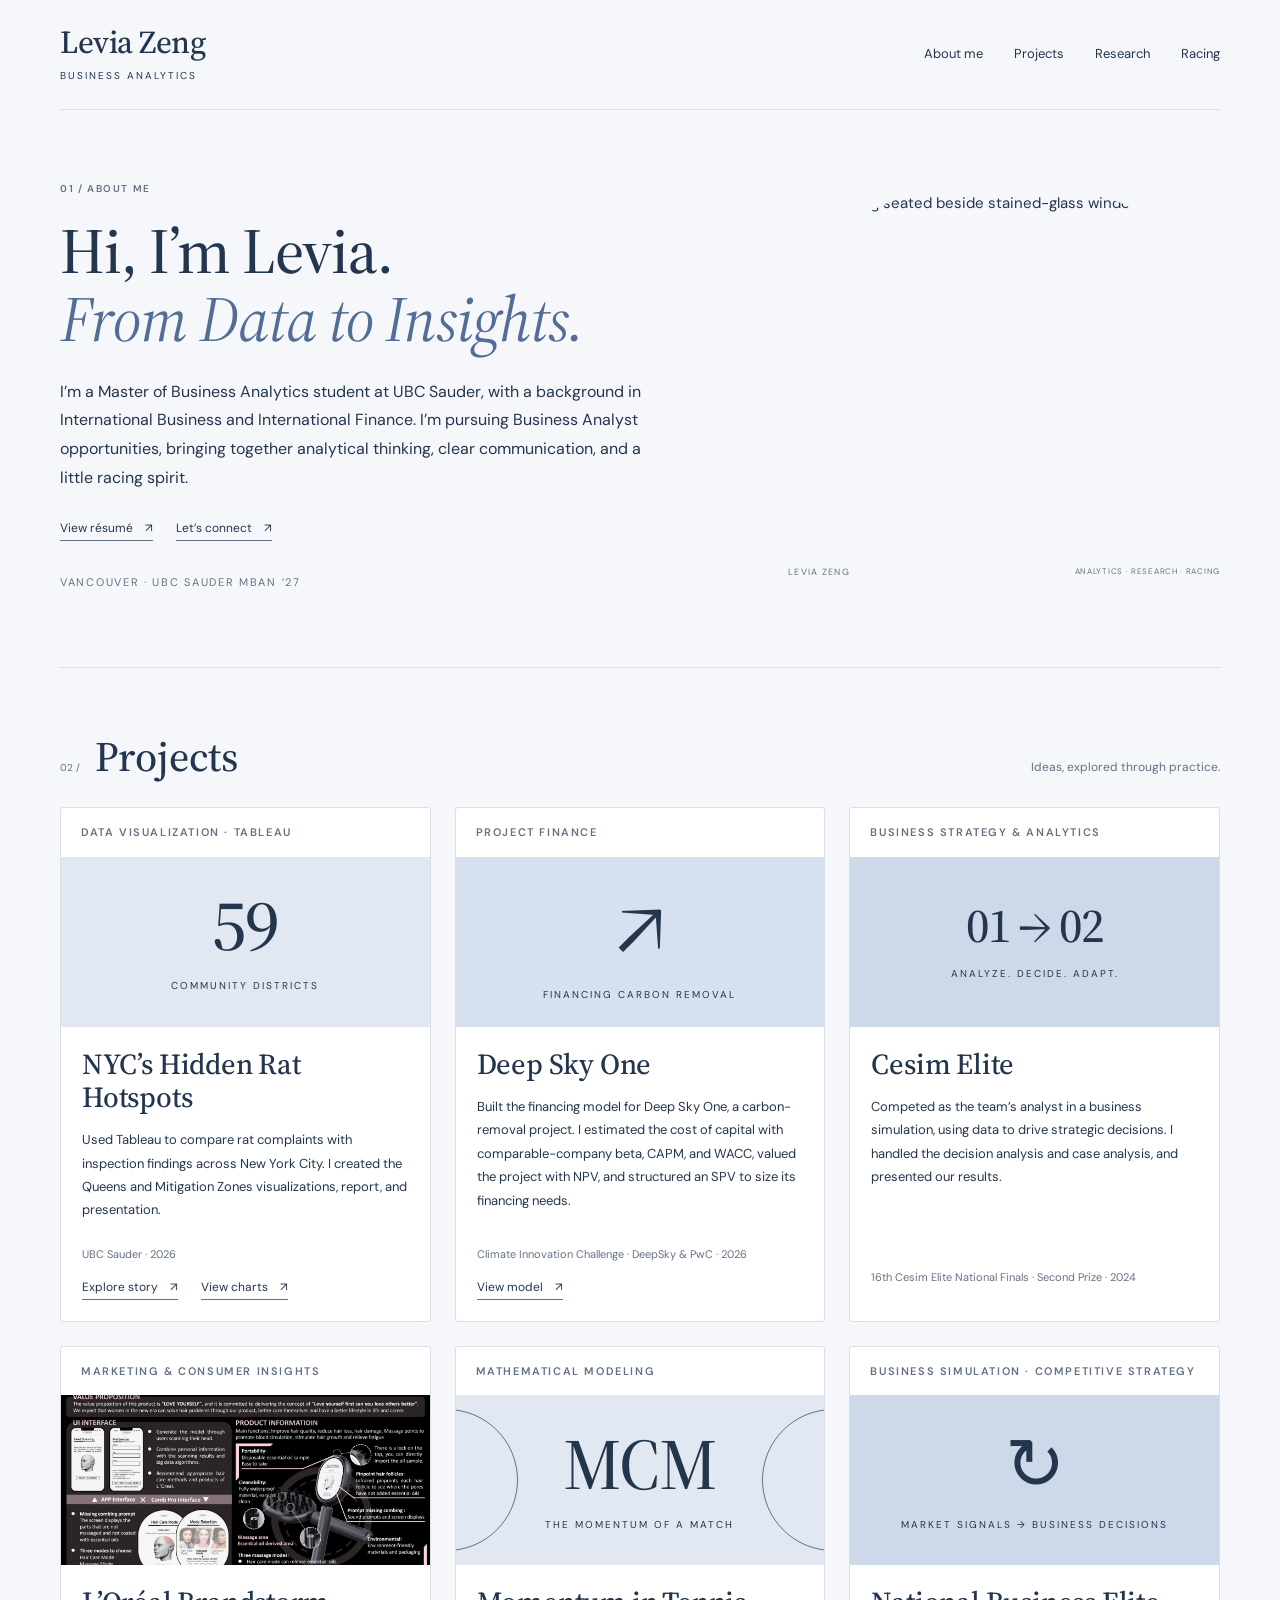
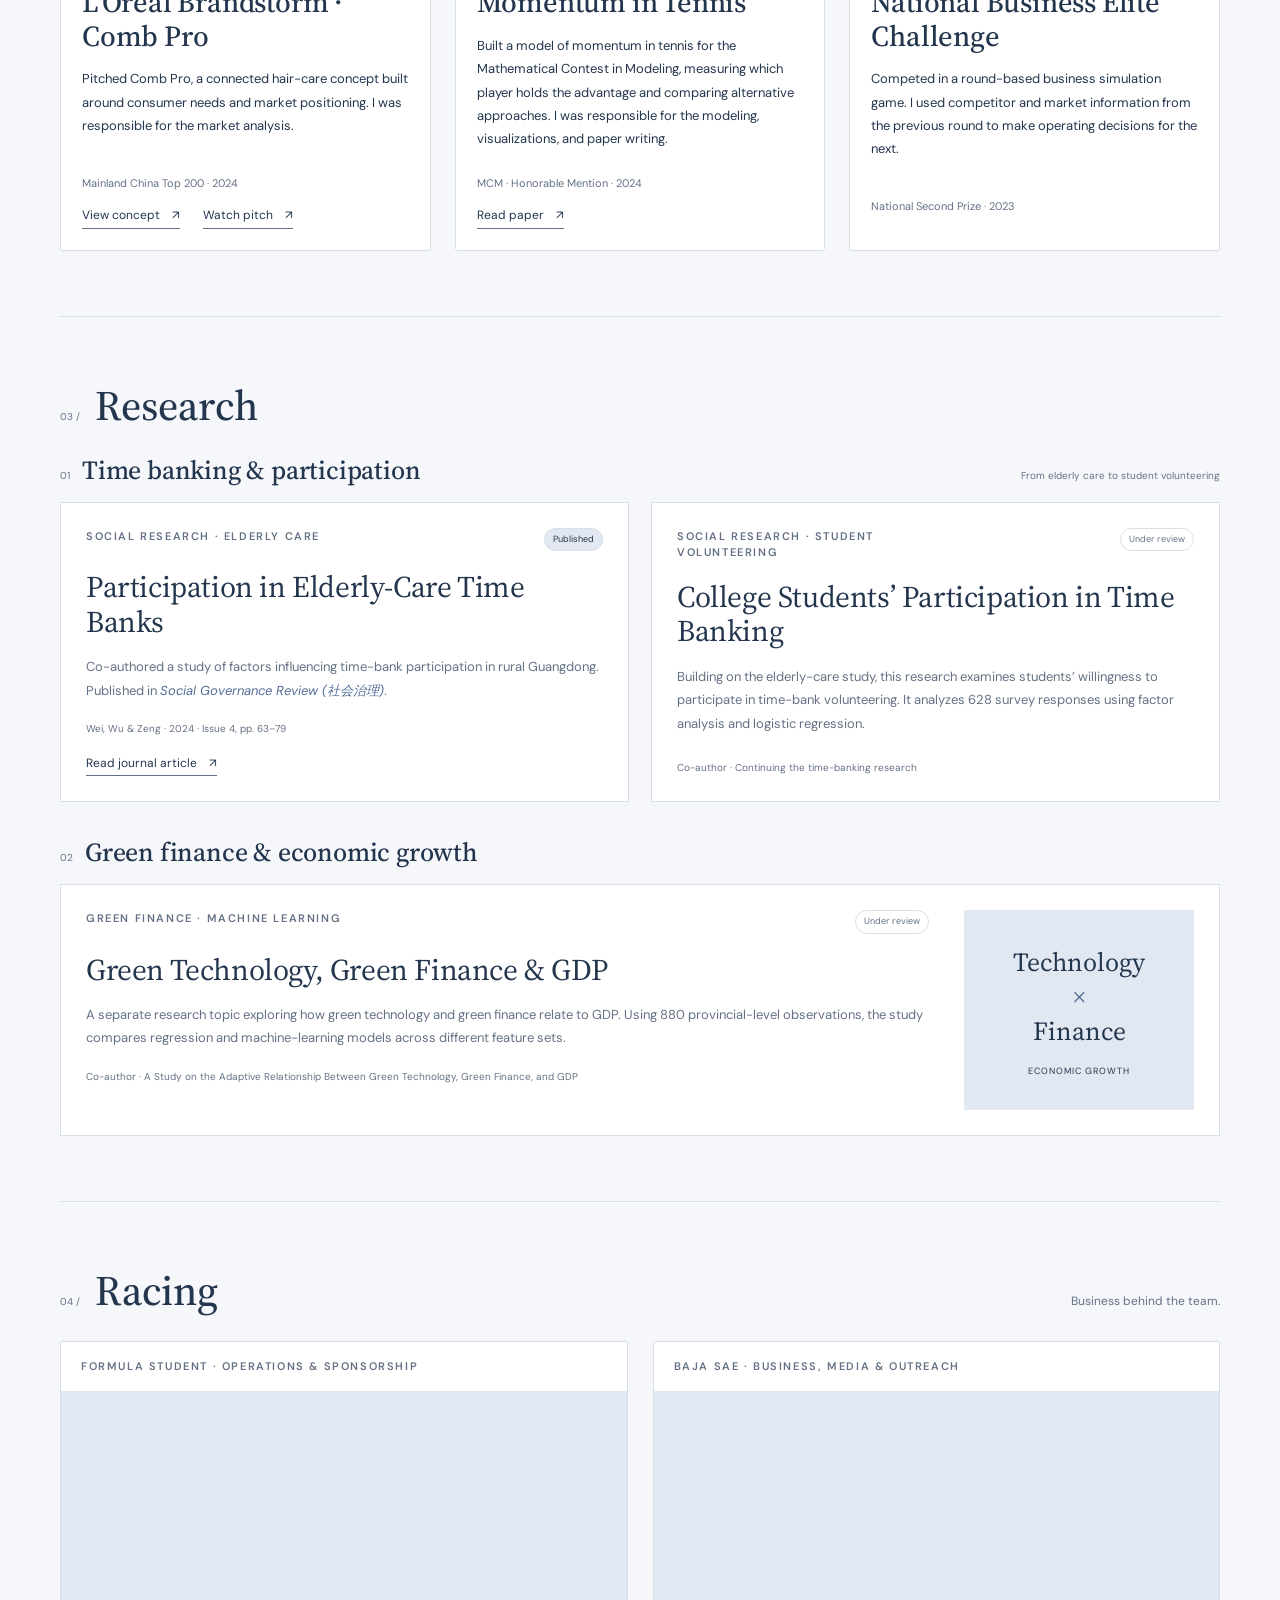
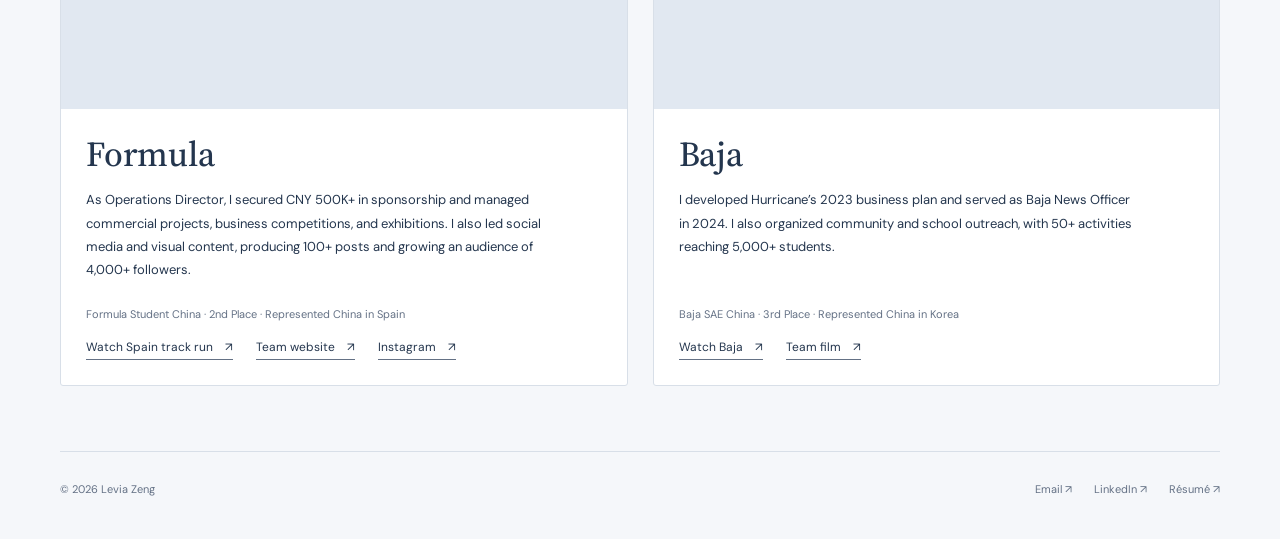
==== commit 7bb1c87e: "Add files via upload" ====
--- a/index.html
+++ b/index.html
@@ -5,38 +5,27 @@
 <meta charset="UTF-8">
 <meta name="viewport" content="width=device-width,initial-scale=1">
 <meta name="description" content="Levia Zeng — business analytics, research, and student motorsport.">
-<title>Levia Zeng | Business Analyst Portfolio</title>
+<title>Levia Zeng | 海军蓝与瓷白</title>
 <style>
 /* 配色在 :root 修改；各板块文字在下方 HTML 中修改。 */
 @import url('https://fonts.googleapis.com/css2?family=DM+Sans:wght@400;500;600;700&family=Source+Serif+4:ital,wght@0,400;0,500;0,600;1,400;1,500&display=swap');
 
 :root {
-  /* ===== 配色：想换颜色，只需要改这一块 =====
-     当前方案 A：深绿墨色 + 紫色点缀（取自 Aurora 赛车的绿紫涂装） */
-  --paper:#f6f6f2;       /* 页面背景 */
-  --card:#fcfcfa;        /* 卡片背景 */
-  --ink:#17302a;         /* 标题、重点文字 */
-  --body:#44544e;        /* 正文 */
-  --muted:#58655f;       /* 次要文字：标签、年份、引用 */
-  --line:#d9ddd6;        /* 分隔线 */
-  --line-strong:#b9c4bd; /* 链接下划线、装饰线 */
-  --accent:#5a3fd0;      /* 点缀色：斜体标题、悬停、聚焦 */
-  --accent-soft:#b9ade8; /* 点缀色的浅色版：卡片悬停边框 */
-  --tint:#e3eae5;        /* 卡片插图底色（4 种） */
-  --tint-2:#d9e5de;
-  --tint-3:#e6e4f0;
-  --tint-4:#e5e9e5;
-  --serif:'Source Serif 4',Georgia,'Songti SC','Noto Serif SC',serif
-
-  /* 备选方案 B：深海军蓝 + 青蓝色（把上面对应的值替换成下面的即可）
-     --paper:#f5f7fa; --card:#ffffff; --ink:#14233c; --body:#3f4c60; --muted:#566275;
-     --line:#dce2ea; --line-strong:#b8c3d1; --accent:#0f6e8c; --accent-soft:#9cc7d6;
-     --tint:#e6ecf3; --tint-2:#dbe7ef; --tint-3:#e8e9f2; --tint-4:#e9edf1;
-
-     备选方案 C：保留原来的绿色（已加深文字，提高可读性）
-     --paper:#f7f6f0; --card:#fcfcf8; --ink:#263e36; --body:#4f5b53; --muted:#5d6a5e;
-     --line:#d9ddd1; --line-strong:#bec6ab; --accent:#5f6f45; --accent-soft:#aeb99c;
-     --tint:#e6e9da; --tint-2:#d9e4dd; --tint-3:#e6dfd2; --tint-4:#e1e4db; */
+  --accent: #526d96;
+  --card: #ffffff;
+  --paper: #f5f7fa;
+  --ink: #24364e;
+  --body: #24364e;
+  --muted: #647185;
+  --line: #d8dfe8;
+  --line-strong: #647185;
+  --sage: #e1e8f1;
+  --accent-soft: #d8dfe8;
+  --tint: #e1e8f1;
+  --tint-2: #d6e0ee;
+  --tint-3: #cdd9e8;
+  --tint-4: #e1e8f1;
+  --serif: 'Source Serif 4',Georgia,'Songti SC','Noto Serif SC',serif;
 }
 
 * {
@@ -808,18 +797,27 @@
 
 
 
+
+/* Research: related studies grouped together, separate topic below. */
+.research-topics{display:grid;gap:36px}.topic-heading{display:flex;align-items:baseline;gap:12px;margin-bottom:16px}.topic-number{font-size:10px;color:var(--muted)}.topic-heading h3{font-size:26px;margin:0}.topic-caption{font-size:10px;color:var(--muted);margin-left:auto}.research-pair{display:grid;grid-template-columns:1fr 1fr;gap:22px}.research-paper{background:var(--card);border:1px solid var(--line);padding:25px;display:flex;flex-direction:column}.paper-top{display:flex;align-items:flex-start;justify-content:space-between;gap:15px;margin-bottom:19px}.research-paper .field{padding:0;min-height:0;max-width:260px}.status{white-space:nowrap;font-size:9px;border:1px solid var(--line);padding:3px 8px;color:var(--muted);border-radius:20px}.published{background:var(--sage);color:var(--ink)}.research-paper h4{font:30px/1.15 var(--serif);margin:0 0 16px;letter-spacing:-.4px}.research-paper p{font-size:13px;line-height:1.8;color:var(--muted);margin:0 0 18px}.research-paper .citation{display:block;font-size:10px;color:var(--muted);margin-top:auto}.research-paper .links{margin-top:16px}.green-paper{display:grid;grid-template-columns:1fr 230px;gap:35px}.research-symbol{background:var(--sage);display:flex;justify-content:center;align-items:center;flex-direction:column;min-height:200px}.research-symbol span{font:26px var(--serif)}.research-symbol b{font:24px var(--serif);color:var(--accent)}.research-symbol i{font:9px 'DM Sans',sans-serif;text-transform:uppercase;letter-spacing:1px;margin-top:16px}@media(max-width:600px){.research-pair,.green-paper{grid-template-columns:1fr}.topic-heading{flex-wrap:wrap}.topic-caption{flex-basis:100%;margin-left:23px}.research-symbol{min-height:150px}.paper-top{gap:8px}.research-paper{padding:21px}.topic-heading h3{font-size:25px}.research-paper h4{font-size:28px}}
+
+/* Portrait and inline racing films */
+.portrait{margin:0;min-width:0}.portrait img{display:block;width:100%;height:360px;object-fit:cover;object-position:50% 52%;border-radius:160px 160px 3px 3px}.portrait figcaption{display:flex;justify-content:space-between;gap:12px;margin-top:14px;font-size:9px;letter-spacing:1.3px;color:var(--muted)}.portrait figcaption span{font-size:8px;letter-spacing:.7px}.race-video{aspect-ratio:16/9;background:var(--tint);width:100%}.race-video iframe{display:block;width:100%;height:100%;border:0}@media(max-width:600px){.portrait{max-width:400px;width:100%;margin:auto}.portrait img{height:330px}.race-video{min-height:180px}}
+
+/* 配色方案：海军蓝与瓷白。全站颜色统一在上方 :root 中编辑。 */
+
 </style>
 </head>
 <body>
 <a class="skip" href="#about">Skip to content</a>
 <header class="site-header">
-<a class="brand" href="index.html#about">Levia Zeng<span>BUSINESS ANALYTICS</span>
+<a class="brand" href="#about">Levia Zeng<span>BUSINESS ANALYTICS</span>
 </a>
 <nav aria-label="Main navigation">
-<a href="index.html#about">About me</a>
-<a href="index.html#projects">Projects</a>
-<a href="index.html#research">Research</a>
-<a href="index.html#racing">Racing</a>
+<a href="#about">About me</a>
+<a href="#projects">Projects</a>
+<a href="#research">Research</a>
+<a href="#racing">Racing</a>
 </nav>
 </header>
 <main>
@@ -840,14 +838,7 @@
 </div>
 <div class="about-meta">VANCOUVER · UBC SAUDER MBAN ’27</div>
 </div>
-<div class="about-art" aria-hidden="true">
-<span class="orbit">
-</span>
-<span class="monogram">L<em>Z</em>
-</span>
-<span class="art-caption">ANALYTICS · RESEARCH · RACING</span>
-</div>
-</section>
+<figure class="portrait"><img src="assets/levia-portrait.jpg" alt="Levia Zeng seated beside stained-glass windows" width="1440" height="810" fetchpriority="high"><figcaption>LEVIA ZENG <span>ANALYTICS · RESEARCH · RACING</span></figcaption></figure></section>
 
 <!-- ===== PROJECTS / 项目卡片：在这里修改文字和链接 ===== -->
 <section id="projects">
@@ -858,14 +849,14 @@
 </div>
 <div class="project-grid">
 <article class="card">
-<div class="field">Data Visualization</div>
+<div class="field">Data Visualization · Tableau</div>
 <div class="card-art nyc">
 <span class="art-main">59</span>
 <span class="art-caption">COMMUNITY DISTRICTS</span>
 </div>
 <div class="card-body">
 <h3>NYC’s Hidden Rat Hotspots</h3>
-<p>Compared rat complaints with inspection findings across New York City’s 59 community districts to identify hotspots. I built the Queens and Mitigation Zones visualizations and wrote the report and presentation.</p>
+<p>Used Tableau to compare rat complaints with inspection findings across New York City. I created the Queens and Mitigation Zones visualizations, report, and presentation.</p>
 <div class="card-bottom">
 <span class="meta">UBC Sauder · 2026</span>
 <div class="links">
@@ -889,8 +880,6 @@
 <div class="card-bottom">
 <span class="meta">Climate Innovation Challenge · DeepSky &amp; PwC · 2026</span>
 <div class="links">
-<a href="documents/deep-sky-deck.pptx" target="_blank" rel="noopener">View presentation <span aria-hidden="true">↗</span>
-</a>
 <a href="documents/deep-sky-model.xlsx" target="_blank" rel="noopener">View model <span aria-hidden="true">↗</span>
 </a>
 </div>
@@ -898,7 +887,7 @@
 </div>
 </article>
 <article class="card">
-<div class="field">Business Strategy & Analytics</div>
+<div class="field">Business Strategy &amp; Analytics</div>
 <div class="card-art cesim">
 <span class="art-main">01 → 02</span>
 <span class="art-caption">ANALYZE. DECIDE. ADAPT.</span>
@@ -914,7 +903,7 @@
 </div>
 </article>
 <article class="card">
-<div class="field">Marketing & Consumer Insights</div>
+<div class="field">Marketing &amp; Consumer Insights</div>
 <div class="card-art comb">
 <img src="assets/comb-pro.jpg" alt="Comb Pro product concept" loading="lazy">
 </div>
@@ -951,14 +940,14 @@
 </div>
 </article>
 <article class="card">
-<div class="field">Business Negotiation</div>
+<div class="field">Business Simulation · Competitive Strategy</div>
 <div class="card-art negotiation">
-<span class="art-main">↔</span>
-<span class="art-caption">FINDING COMMON GROUND</span>
+<span class="art-main">↻</span>
+<span class="art-caption">MARKET SIGNALS → BUSINESS DECISIONS</span>
 </div>
 <div class="card-body">
 <h3>National Business Elite Challenge</h3>
-<p>Competed in the business negotiation track and advanced to the national finals, where our team won second prize.</p>
+<p>Competed in a round-based business simulation game. I used competitor and market information from the previous round to make operating decisions for the next.</p>
 <div class="card-bottom">
 <span class="meta">National Second Prize · 2023</span>
 <div class="links">
@@ -975,25 +964,44 @@
 <span>03 /</span>
 <h2>Research</h2>
 </div>
-<article class="publication">
-<div class="publication-mark" aria-hidden="true">Time<br>
-<em>well shared.</em>
-<span>社会治理 · 2024</span>
-</div>
-<div>
-<div class="field">Published Research · Elderly Care</div>
-<h3>Factors Influencing the Willingness to Participate in Time Banks in Elderly Care Services: A Case Study of Rural R County in Guangdong Province</h3>
-<p>Co-authored a survey study of 422 villagers in rural Guangdong on what drives willingness to join a time bank, a mutual-aid scheme in which volunteers earn credits for elderly-care service. Correlation and multiple regression analysis linked life satisfaction, life evaluation, and understanding of the program’s risks to greater willingness, while trust and views of the village showed no significant effect. Published in the Chinese journal <em>Social Governance Review (社会治理)</em>.</p>
-<p class="citation" lang="zh">魏冰玲、吴金兴、曾巧彤 · 2024年第4期，63–79页<br>养老服务中时间银行参与意愿的影响因素研究——以广东省R县农村为例</p>
-<div class="links">
-<a href="https://doi.org/10.16775/j.cnki.10-1285/d.2024.04.006" target="_blank" rel="noopener">Read journal article <span aria-hidden="true">↗</span>
-</a>
-<a href="documents/time-bank-paper.pdf" target="_blank" rel="noopener">Read paper (PDF) <span aria-hidden="true">↗</span>
-</a>
-</div>
-</div>
-</article>
-</section>
+<div class="research-topics">
+<div class="research-topic">
+<div class="topic-heading">
+<span class="topic-number">01</span><h3>Time banking &amp; participation</h3>
+<span class="topic-caption">From elderly care to student volunteering</span>
+</div>
+<div class="research-pair">
+<article class="research-paper"><div class="paper-top">
+<span class="field">Social Research · Elderly Care</span><span class="status published">Published</span>
+</div>
+<h4>Participation in Elderly-Care Time Banks</h4>
+<p>Co-authored a study of factors influencing time-bank participation in rural Guangdong. Published in <em>Social Governance Review (社会治理)</em>.</p>
+<span class="citation">Wei, Wu &amp; Zeng · 2024 · Issue 4, pp. 63–79</span><div class="links"><a href="https://doi.org/10.16775/j.cnki.10-1285/d.2024.04.006" target="_blank" rel="noopener">Read journal article <span aria-hidden="true">↗</span></a></div></article>
+<article class="research-paper"><div class="paper-top">
+<span class="field">Social Research · Student Volunteering</span><span class="status">Under review</span>
+</div>
+<h4>College Students’ Participation in Time Banking</h4>
+<p>Building on the elderly-care study, this research examines students’ willingness to participate in time-bank volunteering. It analyzes 628 survey responses using factor analysis and logistic regression.</p>
+<span class="citation">Co-author · Continuing the time-banking research</span></article>
+</div>
+</div>
+<div class="research-topic">
+<div class="topic-heading">
+<span class="topic-number">02</span><h3>Green finance &amp; economic growth</h3>
+</div>
+<article class="research-paper green-paper"><div>
+<div class="paper-top">
+<span class="field">Green Finance · Machine Learning</span><span class="status">Under review</span>
+</div>
+<h4>Green Technology, Green Finance &amp; GDP</h4>
+<p>A separate research topic exploring how green technology and green finance relate to GDP. Using 880 provincial-level observations, the study compares regression and machine-learning models across different feature sets.</p>
+<span class="citation">Co-author · A Study on the Adaptive Relationship Between Green Technology, Green Finance, and GDP</span>
+</div>
+<div class="research-symbol" aria-hidden="true">
+<span>Technology</span><b>×</b><span>Finance</span><i>Economic growth</i>
+</div></article>
+</div>
+</div></section>
 
 <!-- ===== RACING / Formula 与 Baja：在这里修改文字和链接 ===== -->
 <section id="racing">
@@ -1005,32 +1013,10 @@
 <div class="racing-grid">
 <article class="card racing-card">
 <div class="field">Formula Student · Operations &amp; Sponsorship</div>
-<div class="gallery" data-gallery role="group" aria-roledescription="carousel" aria-label="Aurora Formula Student car photos">
-<div class="g-slides">
-<figure class="slide is-active" data-tab="1" data-label="Aurora Formula car">
-<img class="race-photo" src="assets/aurora-car.jpg" alt="Aurora electric Formula Student car" loading="lazy">
-</figure>
-<!-- ===== 添加更多 Formula 照片：把下面整段复制到这里（去掉首尾的注释符号），改成你的图片和文字 =====
-<figure class="slide" data-tab="26" data-label="AURORA-26">
-<img class="race-photo" src="assets/aurora-26.jpg" alt="Aurora-26 Formula Student car" loading="lazy">
-<figcaption>
-<span class="g-name">AURORA-26</span>
-<ul class="g-stats">
-<li>Weight<b>199 kg</b></li>
-<li>Track<b>1250 mm</b></li>
-<li>Wheelbase<b>1530 mm</b></li>
-</ul>
-</figcaption>
-</figure>
-data-tab 是下方切换按钮上显示的短文字（如 21、22 或 2026）；figcaption 可以整段删掉，只显示照片。 -->
-</div>
-<button class="g-btn g-prev" type="button" aria-label="Previous photo">‹</button>
-<button class="g-btn g-next" type="button" aria-label="Next photo">›</button>
-<div class="g-tabs"></div>
-</div>
+<div class="race-video"><iframe src="https://www.youtube-nocookie.com/embed/KgduNsOoL5A?playsinline=1&amp;rel=0" title="Formula Student — Spain track run" loading="lazy" referrerpolicy="strict-origin-when-cross-origin" allow="accelerometer; autoplay; clipboard-write; encrypted-media; gyroscope; picture-in-picture; web-share" allowfullscreen></iframe></div>
 <div class="card-body">
 <h3>Formula</h3>
-<p>As Operations Director, I secured CNY 500K+ in sponsorship, handled the team’s business competitions and exhibitions, and was responsible for the commercial projects around its distributed electric drivetrain and GDAS wireless data-acquisition system. I also managed social media and photo and video content, producing 100+ posts, reaching 4,000+ followers, and earning an Outstanding Publicity Team award.</p>
+<p>As Operations Director, I secured CNY 500K+ in sponsorship and managed commercial projects, business competitions, and exhibitions. I also led social media and visual content, producing 100+ posts and growing an audience of 4,000+ followers.</p>
 <div class="card-bottom">
 <span class="meta">Formula Student China · 2nd Place · Represented China in Spain</span>
 <div class="links">
@@ -1046,30 +1032,10 @@
 </article>
 <article class="card racing-card">
 <div class="field">Baja SAE · Business, Media &amp; Outreach</div>
-<div class="gallery" data-gallery role="group" aria-roledescription="carousel" aria-label="Baja car photos">
-<div class="g-slides">
-<figure class="slide is-active" data-tab="1" data-label="Baja E7 and U15">
-<img class="race-photo" src="assets/baja-u15-e7.jpg" alt="Baja E7 and U15 alongside a Formula car at SZTU Racing Car Studio" loading="lazy">
-</figure>
-<!-- ===== 添加更多 Baja 照片：把下面整段复制到这里（去掉首尾的注释符号），改成你的图片和文字 =====
-<figure class="slide" data-tab="2" data-label="Baja 2024">
-<img class="race-photo" src="assets/baja-2.jpg" alt="描述这张照片" loading="lazy">
-<figcaption>
-<span class="g-name">照片标题</span>
-<ul class="g-stats">
-<li>Result<b>National second prize</b></li>
-</ul>
-</figcaption>
-</figure>
-figcaption 可以整段删掉，只显示照片。 -->
-</div>
-<button class="g-btn g-prev" type="button" aria-label="Previous photo">‹</button>
-<button class="g-btn g-next" type="button" aria-label="Next photo">›</button>
-<div class="g-tabs"></div>
-</div>
+<div class="race-video"><iframe src="https://www.youtube-nocookie.com/embed/ZI6aikkppJc?playsinline=1&amp;rel=0" title="Baja — track run" loading="lazy" referrerpolicy="strict-origin-when-cross-origin" allow="accelerometer; autoplay; clipboard-write; encrypted-media; gyroscope; picture-in-picture; web-share" allowfullscreen></iframe></div>
 <div class="card-body">
 <h3>Baja</h3>
-<p>I developed the 2023 business plan for Hurricane, the team’s fuel-powered Baja car, and served as News Officer in 2024. I also organized racing outreach in communities and schools, 50+ activities reaching 5,000+ students, and took part in the China Hi-Tech Fair in Shenzhen.</p>
+<p>I developed Hurricane’s 2023 business plan and served as Baja News Officer in 2024. I also organized community and school outreach, with 50+ activities reaching 5,000+ students.</p>
 <div class="card-bottom">
 <span class="meta">Baja SAE China · 3rd Place · Represented China in Korea</span>
 <div class="links">
@@ -1092,52 +1058,5 @@
 <a href="Levia-Zeng-Resume.pdf" target="_blank" rel="noopener">Résumé ↗</a>
 </div>
 </footer>
-<script>
-/* 图片轮播：自动为每个 data-gallery 添加切换按钮、标签、键盘左右键和手机滑动 */
-document.querySelectorAll('[data-gallery]').forEach(function (g) {
-  var slides = [].slice.call(g.querySelectorAll('.slide'));
-  var tabs = g.querySelector('.g-tabs');
-  var i = 0, x0 = null;
-  if (slides.length < 2) { g.classList.add('is-single'); return; }
-
-  slides.forEach(function (s, n) {
-    var b = document.createElement('button');
-    b.type = 'button';
-    b.className = 'g-tab';
-    b.textContent = s.getAttribute('data-tab') || String(n + 1);
-    b.setAttribute('aria-label', 'Show ' + (s.getAttribute('data-label') || 'photo ' + (n + 1)));
-    b.addEventListener('click', function () { show(n); });
-    tabs.appendChild(b);
-  });
-  var btns = [].slice.call(tabs.children);
-
-  function show(n) {
-    i = (n + slides.length) % slides.length;
-    slides.forEach(function (s, k) {
-      s.classList.toggle('is-active', k === i);
-      s.setAttribute('aria-hidden', k === i ? 'false' : 'true');
-    });
-    btns.forEach(function (b, k) {
-      if (k === i) b.setAttribute('aria-current', 'true');
-      else b.removeAttribute('aria-current');
-    });
-  }
-
-  g.querySelector('.g-prev').addEventListener('click', function () { show(i - 1); });
-  g.querySelector('.g-next').addEventListener('click', function () { show(i + 1); });
-  g.addEventListener('keydown', function (e) {
-    if (e.key === 'ArrowLeft') show(i - 1);
-    if (e.key === 'ArrowRight') show(i + 1);
-  });
-  g.addEventListener('touchstart', function (e) { x0 = e.touches[0].clientX; }, { passive: true });
-  g.addEventListener('touchend', function (e) {
-    if (x0 === null) return;
-    var dx = e.changedTouches[0].clientX - x0;
-    x0 = null;
-    if (Math.abs(dx) > 40) show(i + (dx < 0 ? 1 : -1));
-  });
-  show(0);
-});
-</script>
 </body>
-</html>+</html>
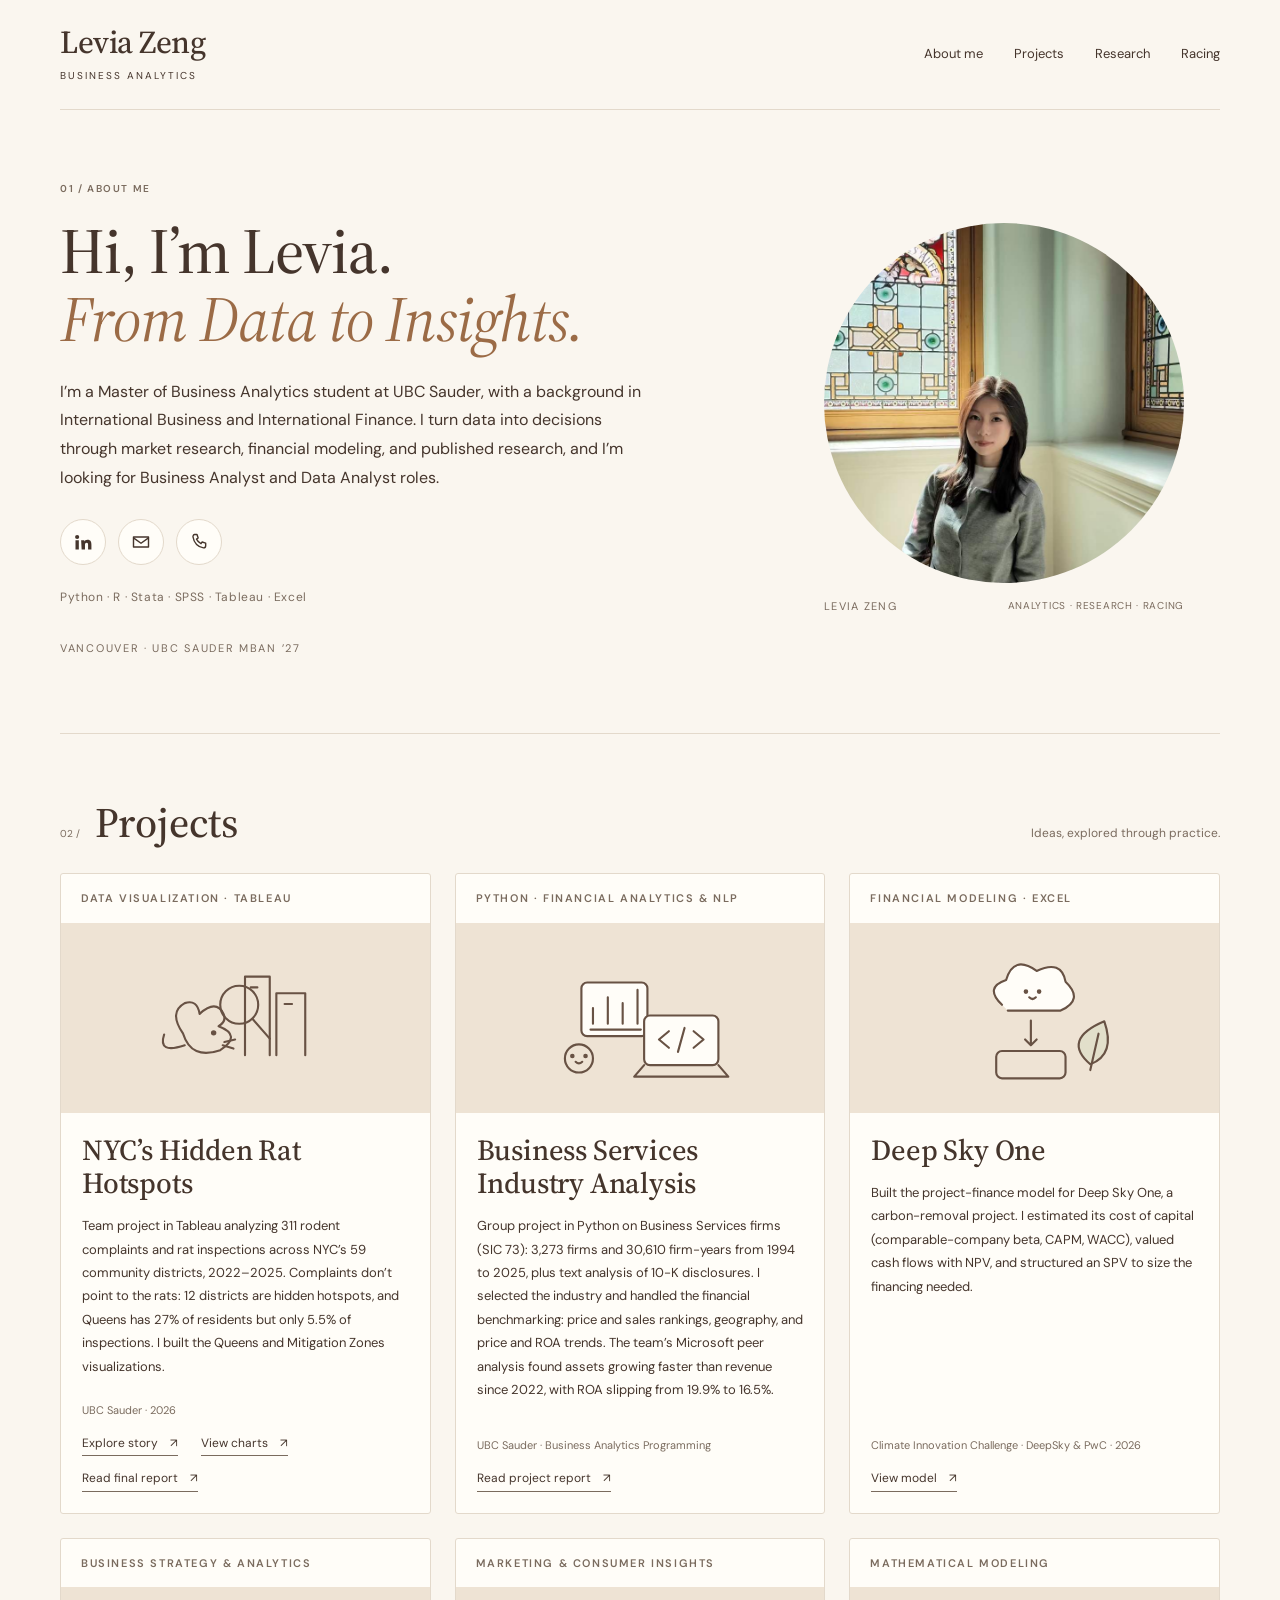
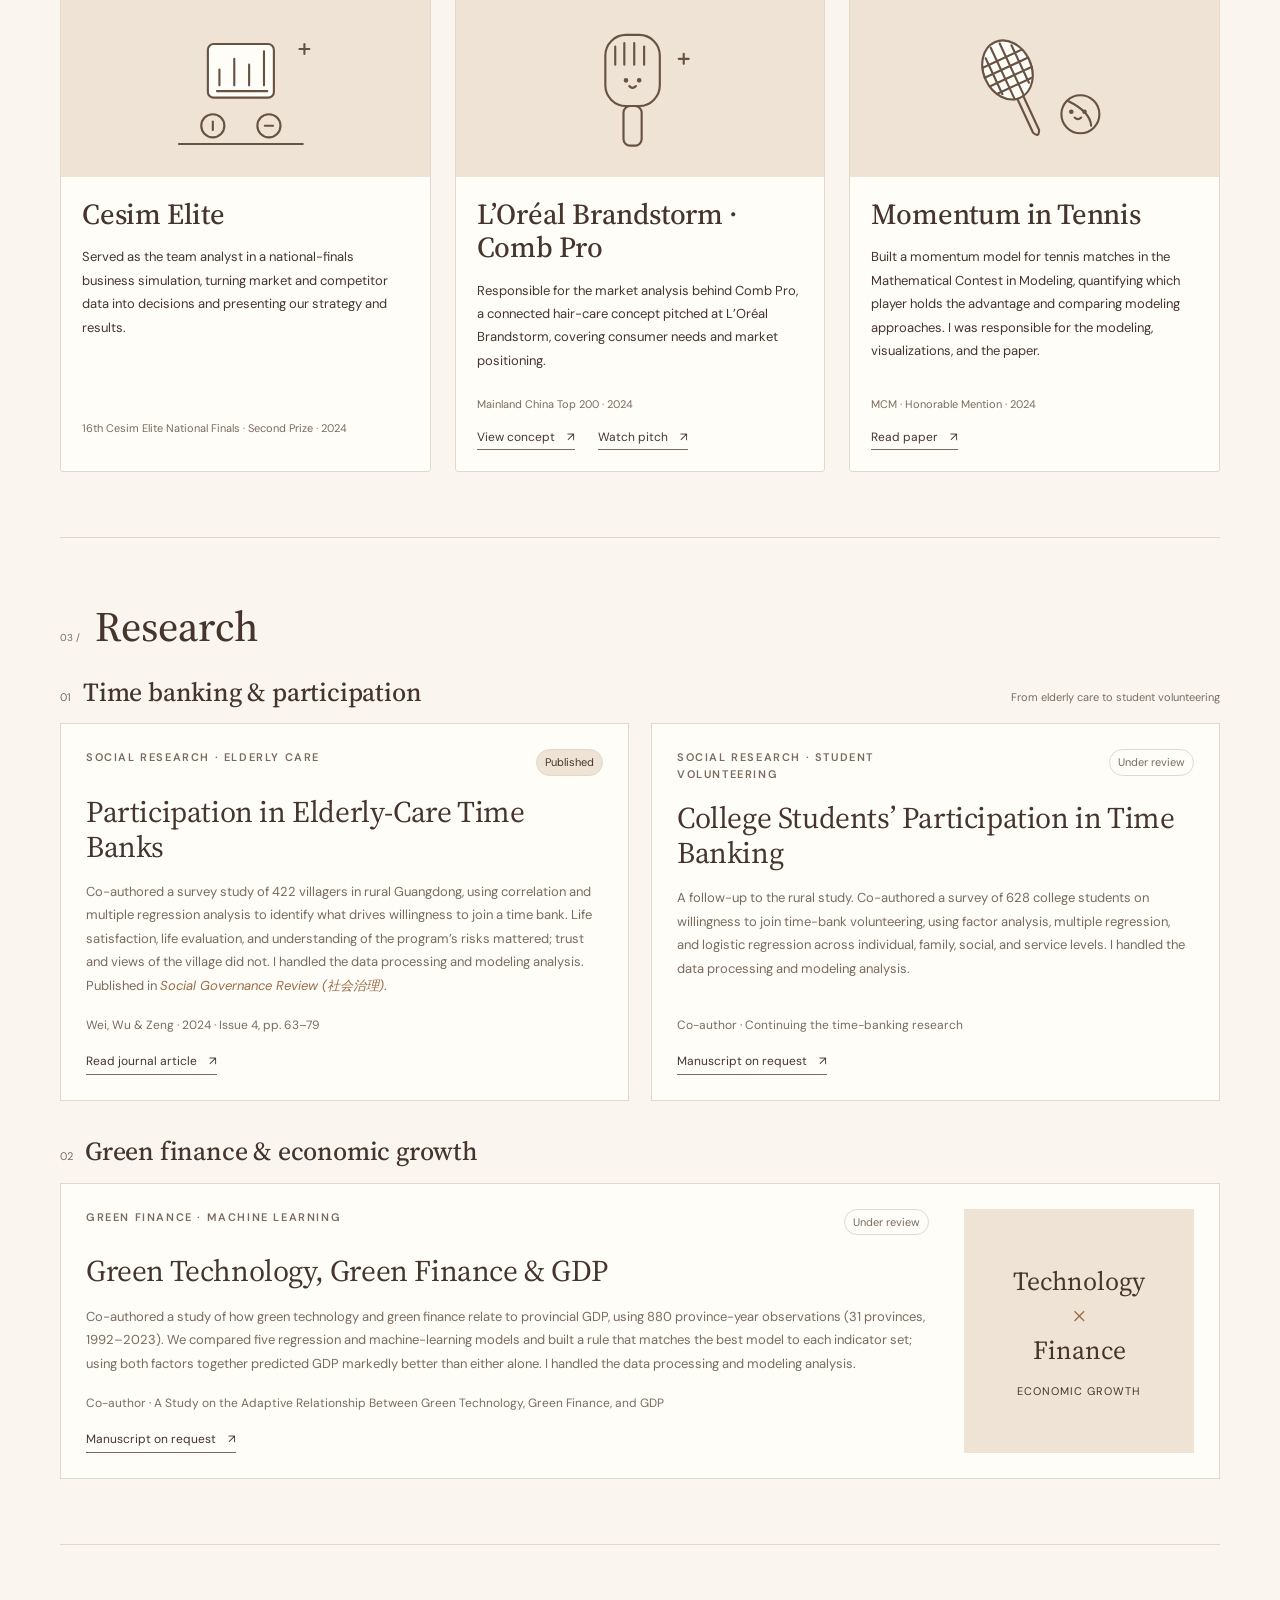
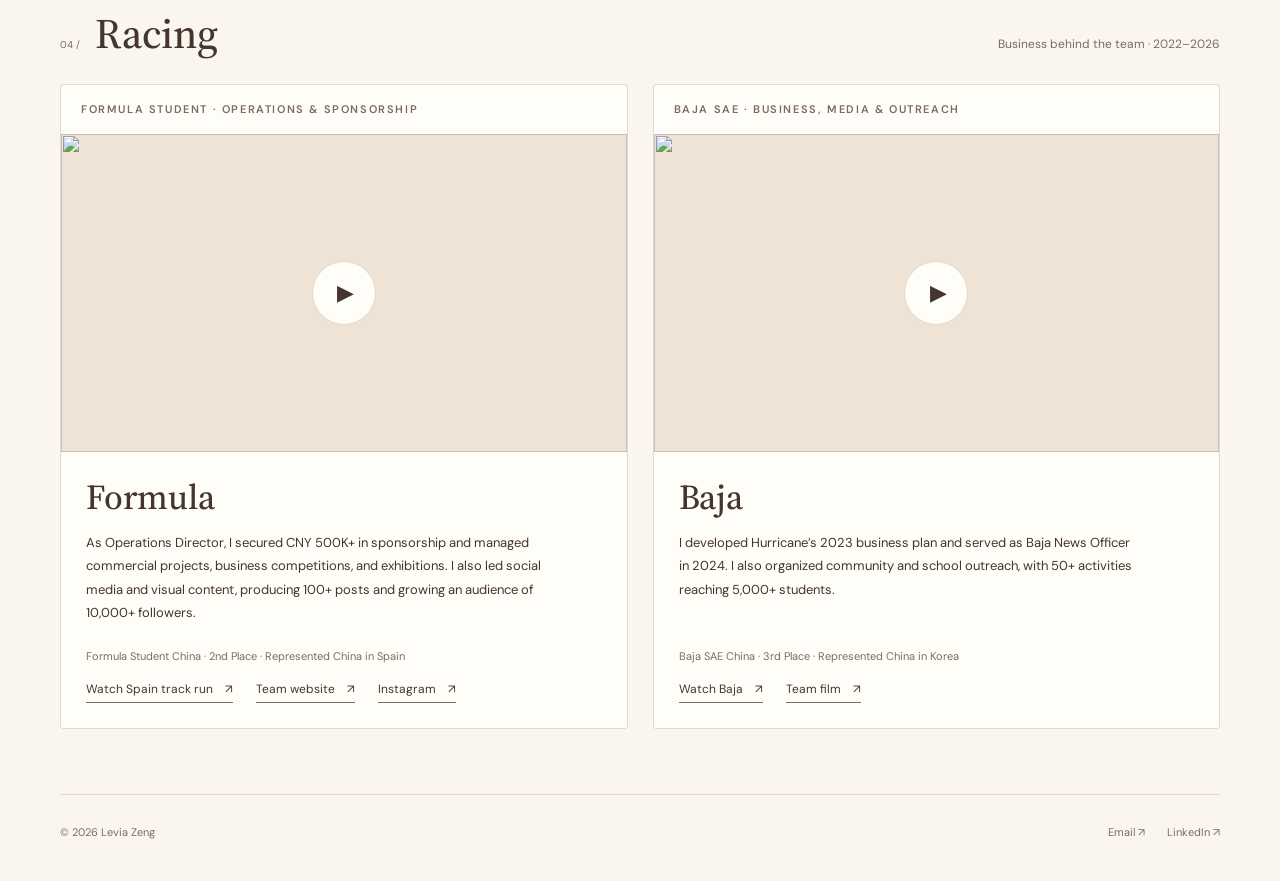
==== commit d4e20ed4: "Add files via upload" ====
--- a/index.html
+++ b/index.html
@@ -5,26 +5,27 @@
 <meta charset="UTF-8">
 <meta name="viewport" content="width=device-width,initial-scale=1">
 <meta name="description" content="Levia Zeng — business analytics, research, and student motorsport.">
-<title>Levia Zeng | 海军蓝与瓷白</title>
+<title>Levia Zeng | Business Analyst &amp; Data Analyst Portfolio</title>
+<meta name="description" content="Levia Zeng, UBC Sauder MBAN student: data analysis, financial modeling, and market research projects, plus published research.">
 <style>
 /* 配色在 :root 修改；各板块文字在下方 HTML 中修改。 */
 @import url('https://fonts.googleapis.com/css2?family=DM+Sans:wght@400;500;600;700&family=Source+Serif+4:ital,wght@0,400;0,500;0,600;1,400;1,500&display=swap');
 
 :root {
-  --accent: #526d96;
-  --card: #ffffff;
-  --paper: #f5f7fa;
-  --ink: #24364e;
-  --body: #24364e;
-  --muted: #647185;
-  --line: #d8dfe8;
-  --line-strong: #647185;
-  --sage: #e1e8f1;
-  --accent-soft: #d8dfe8;
-  --tint: #e1e8f1;
-  --tint-2: #d6e0ee;
-  --tint-3: #cdd9e8;
-  --tint-4: #e1e8f1;
+  --accent: #9b6b46;
+  --card: #fffdf8;
+  --paper: #faf6ef;
+  --ink: #45352c;
+  --body: #45352c;
+  --muted: #7a6b5e;
+  --line: #e3d9cb;
+  --line-strong: #7a6b5e;
+  --sage: #eee3d4;
+  --accent-soft: #e3d9cb;
+  --tint: #eee3d4;
+  --tint-2: #e7d6c1;
+  --tint-3: #dbc4ac;
+  --tint-4: #eee3d4;
   --serif: 'Source Serif 4',Georgia,'Songti SC','Noto Serif SC',serif;
 }
 
@@ -799,14 +800,32 @@
 
 
 /* Research: related studies grouped together, separate topic below. */
-.research-topics{display:grid;gap:36px}.topic-heading{display:flex;align-items:baseline;gap:12px;margin-bottom:16px}.topic-number{font-size:10px;color:var(--muted)}.topic-heading h3{font-size:26px;margin:0}.topic-caption{font-size:10px;color:var(--muted);margin-left:auto}.research-pair{display:grid;grid-template-columns:1fr 1fr;gap:22px}.research-paper{background:var(--card);border:1px solid var(--line);padding:25px;display:flex;flex-direction:column}.paper-top{display:flex;align-items:flex-start;justify-content:space-between;gap:15px;margin-bottom:19px}.research-paper .field{padding:0;min-height:0;max-width:260px}.status{white-space:nowrap;font-size:9px;border:1px solid var(--line);padding:3px 8px;color:var(--muted);border-radius:20px}.published{background:var(--sage);color:var(--ink)}.research-paper h4{font:30px/1.15 var(--serif);margin:0 0 16px;letter-spacing:-.4px}.research-paper p{font-size:13px;line-height:1.8;color:var(--muted);margin:0 0 18px}.research-paper .citation{display:block;font-size:10px;color:var(--muted);margin-top:auto}.research-paper .links{margin-top:16px}.green-paper{display:grid;grid-template-columns:1fr 230px;gap:35px}.research-symbol{background:var(--sage);display:flex;justify-content:center;align-items:center;flex-direction:column;min-height:200px}.research-symbol span{font:26px var(--serif)}.research-symbol b{font:24px var(--serif);color:var(--accent)}.research-symbol i{font:9px 'DM Sans',sans-serif;text-transform:uppercase;letter-spacing:1px;margin-top:16px}@media(max-width:600px){.research-pair,.green-paper{grid-template-columns:1fr}.topic-heading{flex-wrap:wrap}.topic-caption{flex-basis:100%;margin-left:23px}.research-symbol{min-height:150px}.paper-top{gap:8px}.research-paper{padding:21px}.topic-heading h3{font-size:25px}.research-paper h4{font-size:28px}}
+.research-topics{display:grid;gap:36px}.topic-heading{display:flex;align-items:baseline;gap:12px;margin-bottom:16px}.topic-number{font-size:11px;color:var(--muted)}.topic-heading h3{font-size:26px;margin:0}.topic-caption{font-size:11px;color:var(--muted);margin-left:auto}.research-pair{display:grid;grid-template-columns:1fr 1fr;gap:22px}.research-paper{background:var(--card);border:1px solid var(--line);padding:25px;display:flex;flex-direction:column}.paper-top{display:flex;align-items:flex-start;justify-content:space-between;gap:15px;margin-bottom:19px}.research-paper .field{padding:0;min-height:0;max-width:260px}.status{white-space:nowrap;font-size:11px;border:1px solid var(--line);padding:3px 8px;color:var(--muted);border-radius:20px}.published{background:var(--sage);color:var(--ink)}.research-paper h4{font:30px/1.15 var(--serif);margin:0 0 16px;letter-spacing:-.4px}.research-paper p{font-size:13px;line-height:1.8;color:var(--muted);margin:0 0 18px}.research-paper .citation{display:block;font-size:12px;color:var(--muted);margin-top:auto}.research-paper .links{margin-top:16px}.green-paper{display:grid;grid-template-columns:1fr 230px;gap:35px}.research-symbol{background:var(--sage);display:flex;justify-content:center;align-items:center;flex-direction:column;min-height:200px}.research-symbol span{font:26px var(--serif)}.research-symbol b{font:24px var(--serif);color:var(--accent)}.research-symbol i{font:11px 'DM Sans',sans-serif;text-transform:uppercase;letter-spacing:1px;margin-top:16px}@media(max-width:600px){.research-pair,.green-paper{grid-template-columns:1fr}.topic-heading{flex-wrap:wrap}.topic-caption{flex-basis:100%;margin-left:23px}.research-symbol{min-height:150px}.paper-top{gap:8px}.research-paper{padding:21px}.topic-heading h3{font-size:25px}.research-paper h4{font-size:28px}}
 
 /* Portrait and inline racing films */
-.portrait{margin:0;min-width:0}.portrait img{display:block;width:100%;height:360px;object-fit:cover;object-position:50% 52%;border-radius:160px 160px 3px 3px}.portrait figcaption{display:flex;justify-content:space-between;gap:12px;margin-top:14px;font-size:9px;letter-spacing:1.3px;color:var(--muted)}.portrait figcaption span{font-size:8px;letter-spacing:.7px}.race-video{aspect-ratio:16/9;background:var(--tint);width:100%}.race-video iframe{display:block;width:100%;height:100%;border:0}@media(max-width:600px){.portrait{max-width:400px;width:100%;margin:auto}.portrait img{height:330px}.race-video{min-height:180px}}
-
-/* 配色方案：海军蓝与瓷白。全站颜色统一在上方 :root 中编辑。 */
-
+.portrait{margin:0;min-width:0}.portrait img{display:block;width:100%;height:360px;object-fit:cover;object-position:50% 52%;border-radius:160px 160px 3px 3px}.portrait figcaption{display:flex;justify-content:space-between;gap:12px;margin-top:14px;font-size:11px;letter-spacing:1.3px;color:var(--muted)}.portrait figcaption span{font-size:10px;letter-spacing:.7px}.race-video{aspect-ratio:16/9;background:var(--tint);width:100%}.race-video iframe{display:block;width:100%;height:100%;border:0}@media(max-width:600px){.portrait{max-width:400px;width:100%;margin:auto}.portrait img{height:330px}.race-video{min-height:180px}}
+
+/* 配色方案：沙色与浓咖。全站颜色统一在上方 :root 中编辑。 */
+
+
+/* Circular portrait: keep width and height equal at every screen size. */
+.portrait img{width:100%;height:auto;aspect-ratio:1;border-radius:50%;object-fit:cover;object-position:50% 55%}.portrait{max-width:360px;justify-self:center;width:100%}.local-video-note{padding:20px;font-size:13px;line-height:1.6;color:var(--ink);background:var(--tint);height:100%;display:grid;align-content:center}.local-video-note strong{display:block;margin-bottom:8px}.race-video{min-height:0}@media(max-width:600px){.portrait{max-width:300px}.portrait img{height:auto;aspect-ratio:1}}
+
+/* Selected project illustrations: change the SVG path in each card to swap designs. */
+.card-art.project-doodle{background:var(--tint);height:190px;padding:0 18px}.card-art.project-doodle img{width:100%;height:100%;object-fit:contain;max-width:300px}
+/* Experience, toolkit line, click-to-play videos */
+.skills{margin-top:22px;font-size:12px;letter-spacing:.6px;color:var(--muted)}
+.yt-play{position:relative;display:block;width:100%;height:100%;padding:0;border:0;background:var(--tint);cursor:pointer}
+.yt-play img{display:block;width:100%;height:100%;object-fit:cover}
+.yt-icon{position:absolute;top:50%;left:50%;transform:translate(-50%,-50%);width:64px;height:64px;border-radius:50%;background:var(--card);color:var(--ink);display:flex;align-items:center;justify-content:center;font-size:22px;padding-left:4px;border:1px solid var(--line)}
+.yt-play:hover .yt-icon{background:var(--accent);color:#fff}.yt-play:focus-visible{outline:2px solid var(--accent);outline-offset:-4px}
+.contact-icons{display:flex;gap:12px;margin-top:26px}
+.contact-icon{width:46px;height:46px;border-radius:50%;border:1px solid var(--line);background:var(--card);color:var(--ink);display:flex;align-items:center;justify-content:center}
+.contact-icon svg{width:20px;height:20px}
+.contact-icon:hover{border-color:var(--accent);color:var(--accent)}
+.contact-icon:focus-visible{outline:2px solid var(--accent);outline-offset:3px}
 </style>
+<meta name="referrer" content="strict-origin-when-cross-origin">
 </head>
 <body>
 <a class="skip" href="#about">Skip to content</a>
@@ -829,13 +848,13 @@
 <h1>Hi, I’m Levia.<br>
 <em>From Data to Insights.</em>
 </h1>
-<p>I’m a Master of Business Analytics student at UBC Sauder, with a background in International Business and International Finance. I’m pursuing Business Analyst opportunities, bringing together analytical thinking, clear communication, and a little racing spirit.</p>
-<div class="links">
-<a href="Levia-Zeng-Resume.pdf" target="_blank" rel="noopener">View résumé <span aria-hidden="true">↗</span>
-</a>
-<a href="mailto:zengqiaotong@gmail.com">Let’s connect <span aria-hidden="true">↗</span>
-</a>
-</div>
+<p>I’m a Master of Business Analytics student at UBC Sauder, with a background in International Business and International Finance. I turn data into decisions through market research, financial modeling, and published research, and I’m looking for Business Analyst and Data Analyst roles.</p>
+<div class="contact-icons">
+<a class="contact-icon" href="https://www.linkedin.com/in/qiaotong-zeng" target="_blank" rel="noopener" aria-label="LinkedIn" title="LinkedIn"><svg viewBox="0 0 24 24" fill="currentColor" aria-hidden="true"><path d="M4.98 3.5a2.5 2.5 0 1 1 0 5 2.5 2.5 0 0 1 0-5zM3 9.75h4V21H3zM9.75 9.75h3.8v1.6h.06c.53-1 1.82-2.06 3.75-2.06 4 0 4.74 2.63 4.74 6.05V21h-4v-5.2c0-1.24-.02-2.84-1.73-2.84-1.73 0-2 1.35-2 2.75V21h-4z"/></svg></a>
+<a class="contact-icon" href="mailto:zengqiaotong@gmail.com" aria-label="Email" title="Email"><svg viewBox="0 0 24 24" fill="none" stroke="currentColor" stroke-width="1.7" stroke-linejoin="round" aria-hidden="true"><path d="M3 6h18v12H3z"/><path d="m3 7 9 6.5L21 7"/></svg></a>
+<a class="contact-icon" href="tel:+16049089534" aria-label="Phone" title="Phone"><svg viewBox="0 0 24 24" fill="none" stroke="currentColor" stroke-width="1.7" stroke-linejoin="round" aria-hidden="true"><path d="M6.6 3h3l1.4 4.2-2 1.4a12 12 0 0 0 5.4 5.4l1.4-2 4.2 1.4v3A2.6 2.6 0 0 1 17.4 19 14.4 14.4 0 0 1 5 6.6 2.6 2.6 0 0 1 6.6 3z"/></svg></a>
+</div>
+<div class="skills">Python · R · Stata · SPSS · Tableau · Excel</div>
 <div class="about-meta">VANCOUVER · UBC SAUDER MBAN ’27</div>
 </div>
 <figure class="portrait"><img src="assets/levia-portrait.jpg" alt="Levia Zeng seated beside stained-glass windows" width="1440" height="810" fetchpriority="high"><figcaption>LEVIA ZENG <span>ANALYTICS · RESEARCH · RACING</span></figcaption></figure></section>
@@ -850,13 +869,12 @@
 <div class="project-grid">
 <article class="card">
 <div class="field">Data Visualization · Tableau</div>
-<div class="card-art nyc">
-<span class="art-main">59</span>
-<span class="art-caption">COMMUNITY DISTRICTS</span>
+<div class="card-art project-doodle">
+<img src="illustrations/nyc-1.svg" alt="A little mouse investigating the city" loading="lazy" width="300" height="230">
 </div>
 <div class="card-body">
 <h3>NYC’s Hidden Rat Hotspots</h3>
-<p>Used Tableau to compare rat complaints with inspection findings across New York City. I created the Queens and Mitigation Zones visualizations, report, and presentation.</p>
+<p>Team project in Tableau analyzing 311 rodent complaints and rat inspections across NYC’s 59 community districts, 2022–2025. Complaints don’t point to the rats: 12 districts are hidden hotspots, and Queens has 27% of residents but only 5.5% of inspections. I built the Queens and Mitigation Zones visualizations.</p>
 <div class="card-bottom">
 <span class="meta">UBC Sauder · 2026</span>
 <div class="links">
@@ -864,19 +882,30 @@
 </a>
 <a href="nyc/NYC_Rats_2_Chart_Builds.html">View charts <span aria-hidden="true">↗</span>
 </a>
+<a href="documents/nyc-final-report.pdf" target="_blank" rel="noopener">Read final report <span aria-hidden="true">↗</span>
+</a>
 </div>
 </div>
 </div>
 </article>
-<article class="card">
-<div class="field">Project Finance</div>
-<div class="card-art climate">
-<span class="art-main">↗</span>
-<span class="art-caption">FINANCING CARBON REMOVAL</span>
+<article class="card"><div class="field">Python · Financial Analytics &amp; NLP</div>
+<div class="card-art project-doodle">
+<img src="illustrations/python-3.svg" alt="A laptop, financial chart, and friendly data point" loading="lazy" width="300" height="230">
+</div>
+<div class="card-body">
+<h3>Business Services Industry Analysis</h3>
+<p>Group project in Python on Business Services firms (SIC 73): 3,273 firms and 30,610 firm-years from 1994 to 2025, plus text analysis of 10-K disclosures. I selected the industry and handled the financial benchmarking: price and sales rankings, geography, and price and ROA trends. The team’s Microsoft peer analysis found assets growing faster than revenue since 2022, with ROA slipping from 19.9% to 16.5%.</p>
+<div class="card-bottom">
+<span class="meta">UBC Sauder · Business Analytics Programming</span><div class="links"><a href="documents/business-services-report-final.pdf" target="_blank" rel="noopener">Read project report <span aria-hidden="true">↗</span></a></div>
+</div>
+</div></article><article class="card">
+<div class="field">Financial Modeling · Excel</div>
+<div class="card-art project-doodle">
+<img src="illustrations/deepsky-1.svg" alt="A smiling cloud above carbon storage" loading="lazy" width="300" height="230">
 </div>
 <div class="card-body">
 <h3>Deep Sky One</h3>
-<p>Built the financing model for Deep Sky One, a carbon-removal project. I estimated the cost of capital with comparable-company beta, CAPM, and WACC, valued the project with NPV, and structured an SPV to size its financing needs.</p>
+<p>Built the project-finance model for Deep Sky One, a carbon-removal project. I estimated its cost of capital (comparable-company beta, CAPM, WACC), valued cash flows with NPV, and structured an SPV to size the financing needed.</p>
 <div class="card-bottom">
 <span class="meta">Climate Innovation Challenge · DeepSky &amp; PwC · 2026</span>
 <div class="links">
@@ -888,13 +917,12 @@
 </article>
 <article class="card">
 <div class="field">Business Strategy &amp; Analytics</div>
-<div class="card-art cesim">
-<span class="art-main">01 → 02</span>
-<span class="art-caption">ANALYZE. DECIDE. ADAPT.</span>
+<div class="card-art project-doodle">
+<img src="illustrations/cesim-2.svg" alt="A dashboard for business decisions" loading="lazy" width="300" height="230">
 </div>
 <div class="card-body">
 <h3>Cesim Elite</h3>
-<p>Competed as the team’s analyst in a business simulation, using data to drive strategic decisions. I handled the decision analysis and case analysis, and presented our results.</p>
+<p>Served as the team analyst in a national-finals business simulation, turning market and competitor data into decisions and presenting our strategy and results.</p>
 <div class="card-bottom">
 <span class="meta">16th Cesim Elite National Finals · Second Prize · 2024</span>
 <div class="links">
@@ -904,12 +932,12 @@
 </article>
 <article class="card">
 <div class="field">Marketing &amp; Consumer Insights</div>
-<div class="card-art comb">
-<img src="assets/comb-pro.jpg" alt="Comb Pro product concept" loading="lazy">
+<div class="card-art project-doodle">
+<img src="illustrations/loreal-1.svg" alt="A smiling smart hairbrush" loading="lazy" width="300" height="230">
 </div>
 <div class="card-body">
 <h3>L’Oréal Brandstorm · Comb Pro</h3>
-<p>Pitched Comb Pro, a connected hair-care concept built around consumer needs and market positioning. I was responsible for the market analysis.</p>
+<p>Responsible for the market analysis behind Comb Pro, a connected hair-care concept pitched at L’Oréal Brandstorm, covering consumer needs and market positioning.</p>
 <div class="card-bottom">
 <span class="meta">Mainland China Top 200 · 2024</span>
 <div class="links">
@@ -923,34 +951,17 @@
 </article>
 <article class="card">
 <div class="field">Mathematical Modeling</div>
-<div class="card-art tennis">
-<span class="art-main">MCM</span>
-<span class="art-caption">THE MOMENTUM OF A MATCH</span>
+<div class="card-art project-doodle">
+<img src="illustrations/mcm-1.svg" alt="A tennis racket and cheerful tennis ball" loading="lazy" width="300" height="230">
 </div>
 <div class="card-body">
 <h3>Momentum in Tennis</h3>
-<p>Built a model of momentum in tennis for the Mathematical Contest in Modeling, measuring which player holds the advantage and comparing alternative approaches. I was responsible for the modeling, visualizations, and paper writing.</p>
+<p>Built a momentum model for tennis matches in the Mathematical Contest in Modeling, quantifying which player holds the advantage and comparing modeling approaches. I was responsible for the modeling, visualizations, and the paper.</p>
 <div class="card-bottom">
 <span class="meta">MCM · Honorable Mention · 2024</span>
 <div class="links">
 <a href="documents/tennis-paper.pdf" target="_blank" rel="noopener">Read paper <span aria-hidden="true">↗</span>
 </a>
-</div>
-</div>
-</div>
-</article>
-<article class="card">
-<div class="field">Business Simulation · Competitive Strategy</div>
-<div class="card-art negotiation">
-<span class="art-main">↻</span>
-<span class="art-caption">MARKET SIGNALS → BUSINESS DECISIONS</span>
-</div>
-<div class="card-body">
-<h3>National Business Elite Challenge</h3>
-<p>Competed in a round-based business simulation game. I used competitor and market information from the previous round to make operating decisions for the next.</p>
-<div class="card-bottom">
-<span class="meta">National Second Prize · 2023</span>
-<div class="links">
 </div>
 </div>
 </div>
@@ -975,14 +986,14 @@
 <span class="field">Social Research · Elderly Care</span><span class="status published">Published</span>
 </div>
 <h4>Participation in Elderly-Care Time Banks</h4>
-<p>Co-authored a study of factors influencing time-bank participation in rural Guangdong. Published in <em>Social Governance Review (社会治理)</em>.</p>
+<p>Co-authored a survey study of 422 villagers in rural Guangdong, using correlation and multiple regression analysis to identify what drives willingness to join a time bank. Life satisfaction, life evaluation, and understanding of the program’s risks mattered; trust and views of the village did not. I handled the data processing and modeling analysis. Published in <em>Social Governance Review (社会治理)</em>.</p>
 <span class="citation">Wei, Wu &amp; Zeng · 2024 · Issue 4, pp. 63–79</span><div class="links"><a href="https://doi.org/10.16775/j.cnki.10-1285/d.2024.04.006" target="_blank" rel="noopener">Read journal article <span aria-hidden="true">↗</span></a></div></article>
 <article class="research-paper"><div class="paper-top">
 <span class="field">Social Research · Student Volunteering</span><span class="status">Under review</span>
 </div>
 <h4>College Students’ Participation in Time Banking</h4>
-<p>Building on the elderly-care study, this research examines students’ willingness to participate in time-bank volunteering. It analyzes 628 survey responses using factor analysis and logistic regression.</p>
-<span class="citation">Co-author · Continuing the time-banking research</span></article>
+<p>A follow-up to the rural study. Co-authored a survey of 628 college students on willingness to join time-bank volunteering, using factor analysis, multiple regression, and logistic regression across individual, family, social, and service levels. I handled the data processing and modeling analysis.</p>
+<span class="citation">Co-author · Continuing the time-banking research</span><div class="links"><a href="mailto:zengqiaotong@gmail.com?subject=Manuscript%20request%3A%20student%20time-bank%20study">Manuscript on request <span aria-hidden="true">↗</span></a></div></article>
 </div>
 </div>
 <div class="research-topic">
@@ -994,8 +1005,9 @@
 <span class="field">Green Finance · Machine Learning</span><span class="status">Under review</span>
 </div>
 <h4>Green Technology, Green Finance &amp; GDP</h4>
-<p>A separate research topic exploring how green technology and green finance relate to GDP. Using 880 provincial-level observations, the study compares regression and machine-learning models across different feature sets.</p>
+<p>Co-authored a study of how green technology and green finance relate to provincial GDP, using 880 province-year observations (31 provinces, 1992–2023). We compared five regression and machine-learning models and built a rule that matches the best model to each indicator set; using both factors together predicted GDP markedly better than either alone. I handled the data processing and modeling analysis.</p>
 <span class="citation">Co-author · A Study on the Adaptive Relationship Between Green Technology, Green Finance, and GDP</span>
+<div class="links"><a href="mailto:zengqiaotong@gmail.com?subject=Manuscript%20request%3A%20green%20finance%20study">Manuscript on request <span aria-hidden="true">↗</span></a></div>
 </div>
 <div class="research-symbol" aria-hidden="true">
 <span>Technology</span><b>×</b><span>Finance</span><i>Economic growth</i>
@@ -1008,15 +1020,17 @@
 <div class="section-heading">
 <span>04 /</span>
 <h2>Racing</h2>
-<p>Business behind the team.</p>
+<p>Business behind the team · 2022–2026</p>
 </div>
 <div class="racing-grid">
 <article class="card racing-card">
 <div class="field">Formula Student · Operations &amp; Sponsorship</div>
-<div class="race-video"><iframe src="https://www.youtube-nocookie.com/embed/KgduNsOoL5A?playsinline=1&amp;rel=0" title="Formula Student — Spain track run" loading="lazy" referrerpolicy="strict-origin-when-cross-origin" allow="accelerometer; autoplay; clipboard-write; encrypted-media; gyroscope; picture-in-picture; web-share" allowfullscreen></iframe></div>
+<div class="race-video" data-yt="KgduNsOoL5A" data-title="Formula Student — Spain track run">
+<button class="yt-play" type="button" aria-label="Play video: Formula Student — Spain track run"><img src="https://i.ytimg.com/vi/KgduNsOoL5A/hqdefault.jpg" alt="" loading="lazy"><span class="yt-icon" aria-hidden="true">▶</span></button>
+</div>
 <div class="card-body">
 <h3>Formula</h3>
-<p>As Operations Director, I secured CNY 500K+ in sponsorship and managed commercial projects, business competitions, and exhibitions. I also led social media and visual content, producing 100+ posts and growing an audience of 4,000+ followers.</p>
+<p>As Operations Director, I secured CNY 500K+ in sponsorship and managed commercial projects, business competitions, and exhibitions. I also led social media and visual content, producing 100+ posts and growing an audience of 10,000+ followers.</p>
 <div class="card-bottom">
 <span class="meta">Formula Student China · 2nd Place · Represented China in Spain</span>
 <div class="links">
@@ -1032,7 +1046,9 @@
 </article>
 <article class="card racing-card">
 <div class="field">Baja SAE · Business, Media &amp; Outreach</div>
-<div class="race-video"><iframe src="https://www.youtube-nocookie.com/embed/ZI6aikkppJc?playsinline=1&amp;rel=0" title="Baja — track run" loading="lazy" referrerpolicy="strict-origin-when-cross-origin" allow="accelerometer; autoplay; clipboard-write; encrypted-media; gyroscope; picture-in-picture; web-share" allowfullscreen></iframe></div>
+<div class="race-video" data-yt="ZI6aikkppJc" data-title="Baja — track run">
+<button class="yt-play" type="button" aria-label="Play video: Baja — track run"><img src="https://i.ytimg.com/vi/ZI6aikkppJc/hqdefault.jpg" alt="" loading="lazy"><span class="yt-icon" aria-hidden="true">▶</span></button>
+</div>
 <div class="card-body">
 <h3>Baja</h3>
 <p>I developed Hurricane’s 2023 business plan and served as Baja News Officer in 2024. I also organized community and school outreach, with 50+ activities reaching 5,000+ students.</p>
@@ -1055,8 +1071,28 @@
 <div>
 <a href="mailto:zengqiaotong@gmail.com">Email ↗</a>
 <a href="https://www.linkedin.com/in/qiaotong-zeng" target="_blank" rel="noopener">LinkedIn ↗</a>
-<a href="Levia-Zeng-Resume.pdf" target="_blank" rel="noopener">Résumé ↗</a>
+
 </div>
 </footer>
+<script>
+/* 点击播放 YouTube：本地直接双击打开 html（file://）时 YouTube 会拒绝嵌入，所以会改为显示链接 */
+document.querySelectorAll('[data-yt]').forEach(function (box) {
+  var id = box.dataset.yt;
+  box.querySelector('.yt-play').addEventListener('click', function () {
+    if (location.protocol === 'file:') {
+      box.innerHTML = '<div class="local-video-note"><strong>Video can’t play from a local file.</strong>It plays on the published site, or <a href="https://youtu.be/' + id + '" target="_blank" rel="noopener">watch on YouTube ↗</a>.</div>';
+      return;
+    }
+    var f = document.createElement('iframe');
+    f.src = 'https://www.youtube-nocookie.com/embed/' + id + '?autoplay=1&playsinline=1&rel=0';
+    f.title = box.dataset.title;
+    f.allow = 'autoplay; encrypted-media; picture-in-picture; fullscreen';
+    f.allowFullscreen = true;
+    f.referrerPolicy = 'strict-origin-when-cross-origin';
+    box.innerHTML = '';
+    box.appendChild(f);
+  });
+});
+</script>
 </body>
 </html>
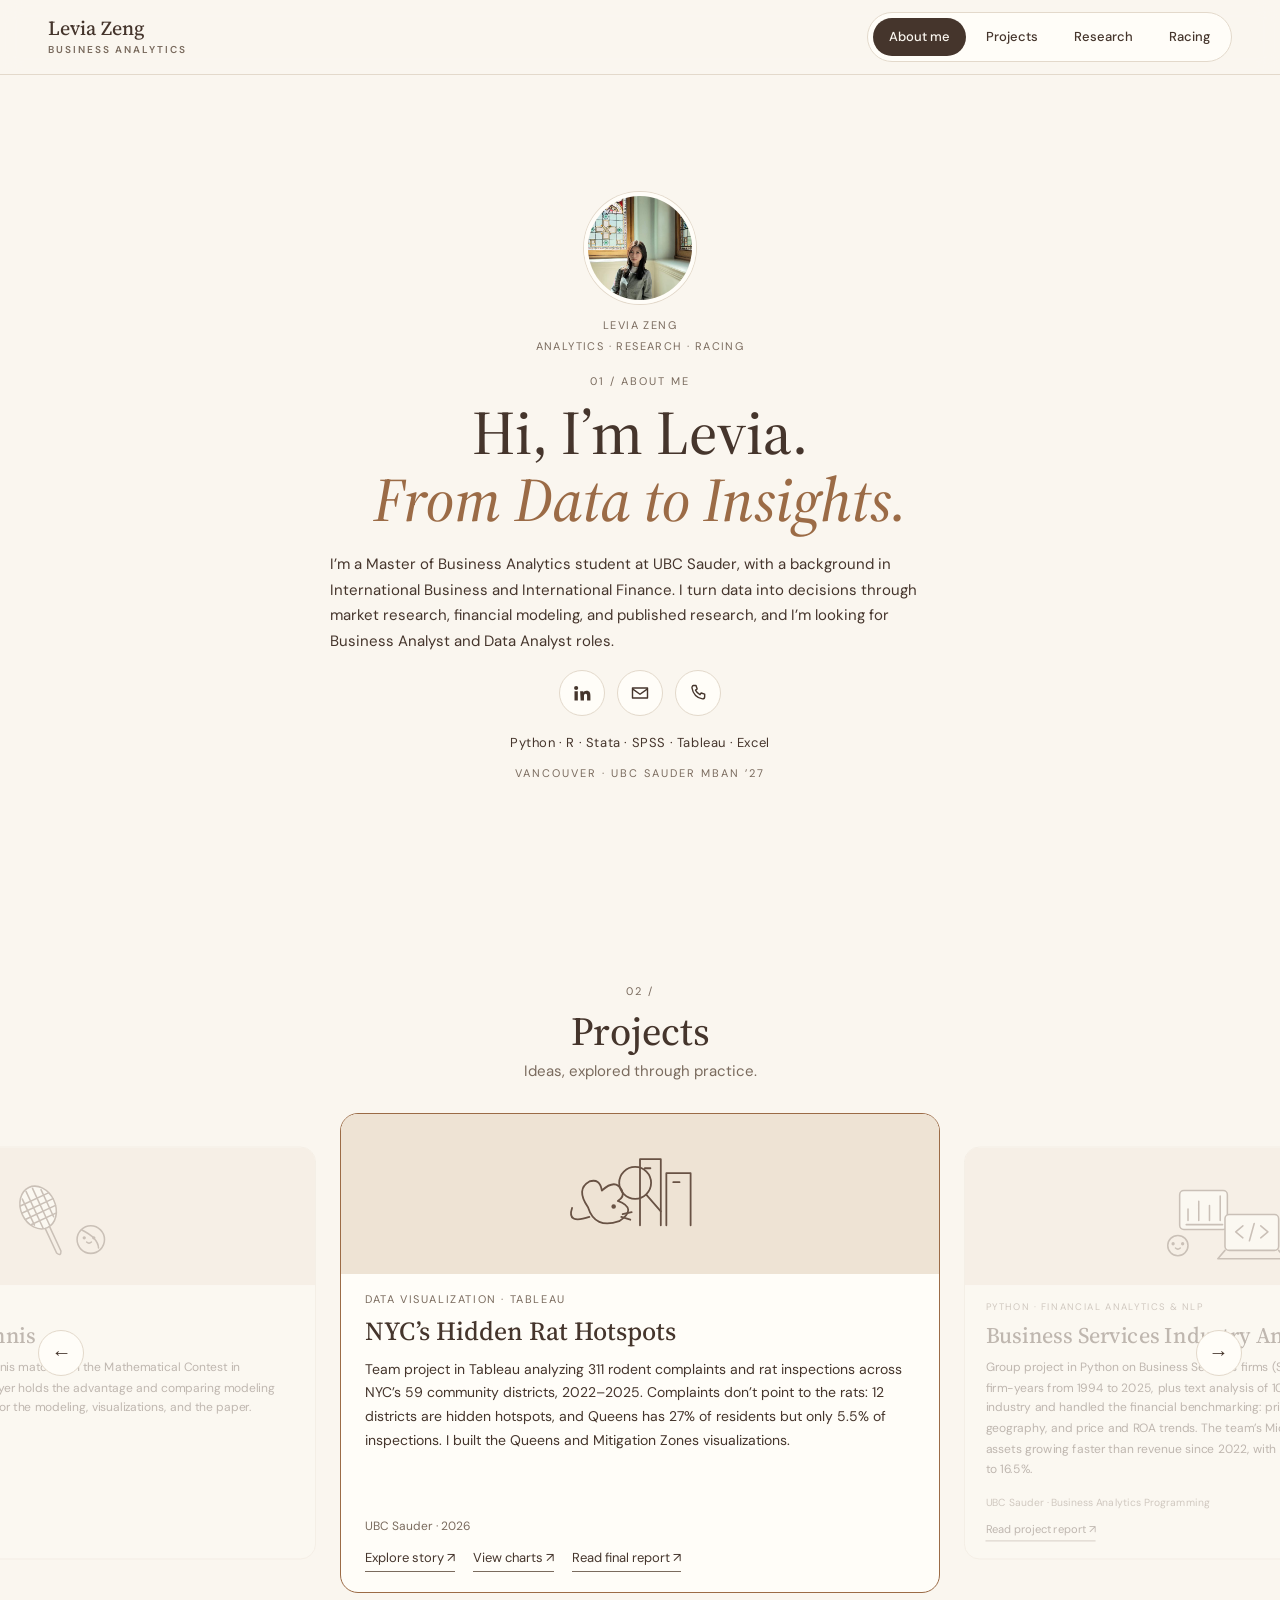
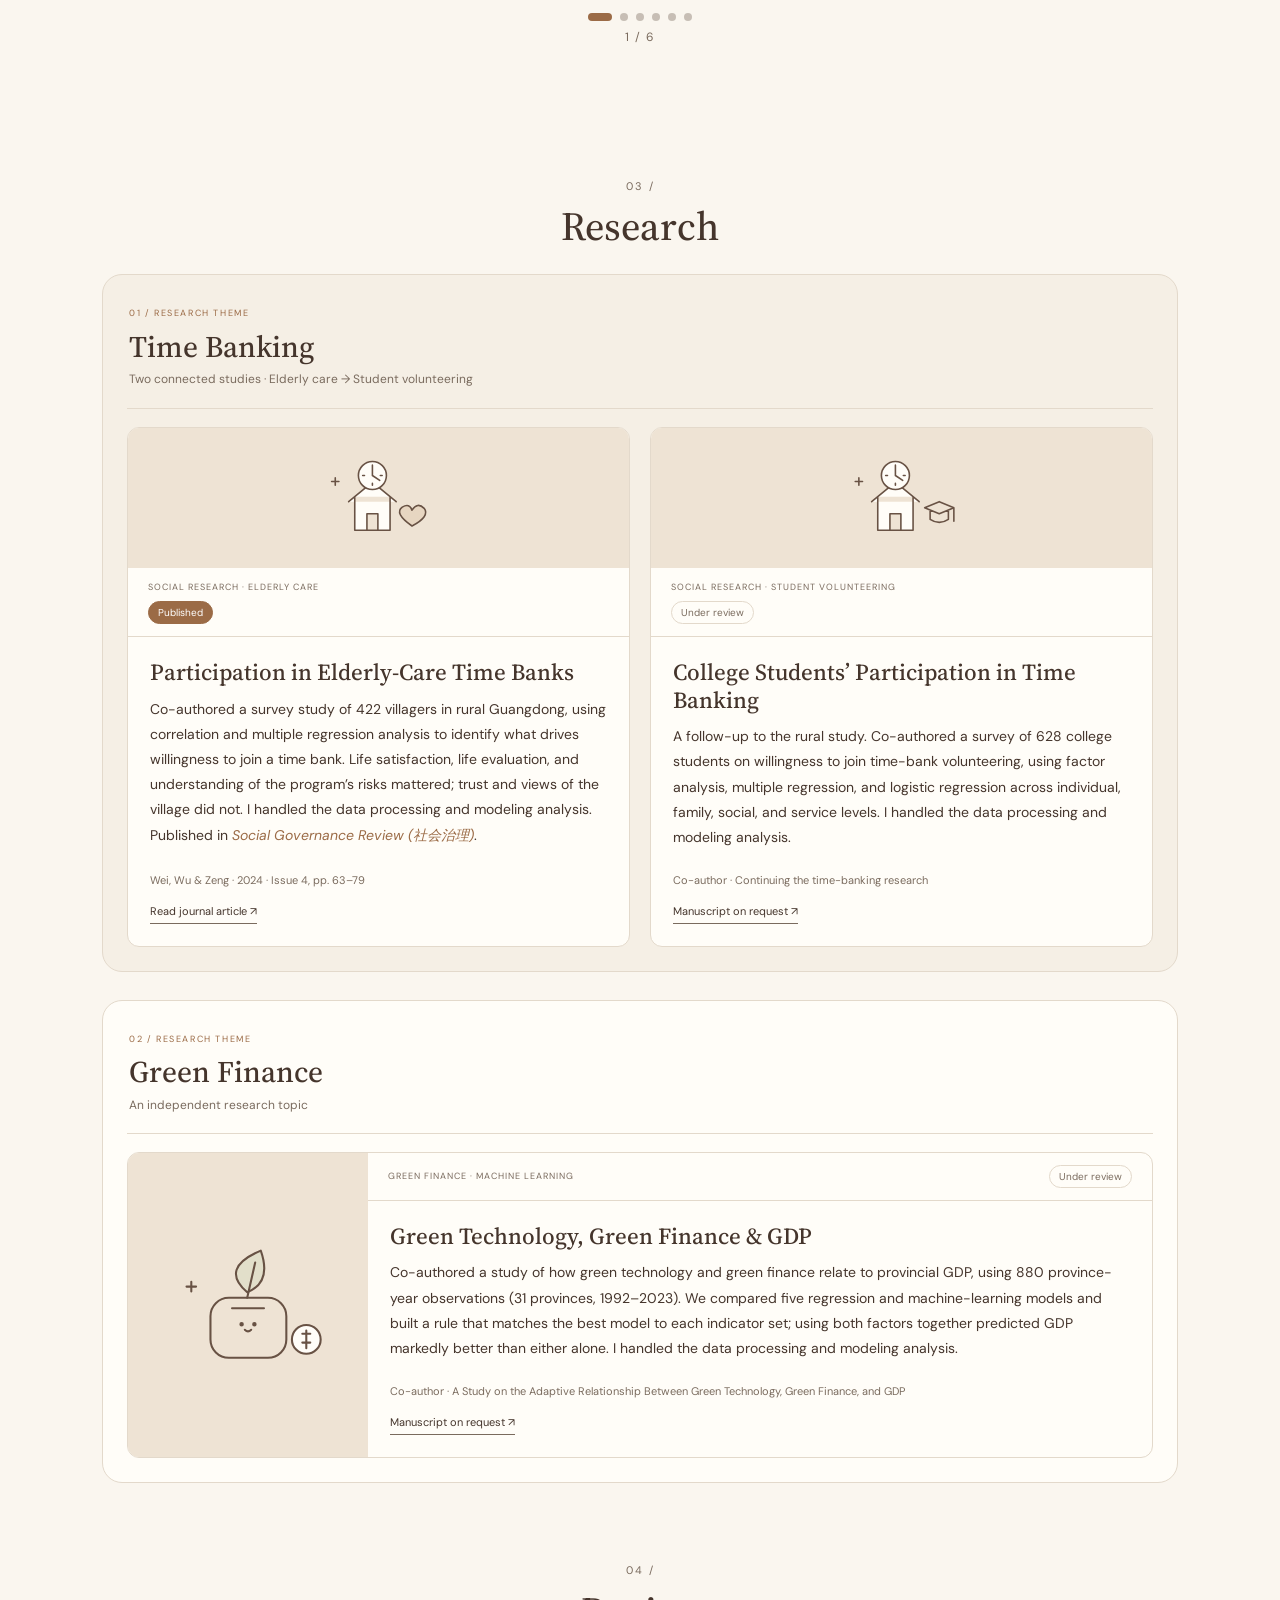
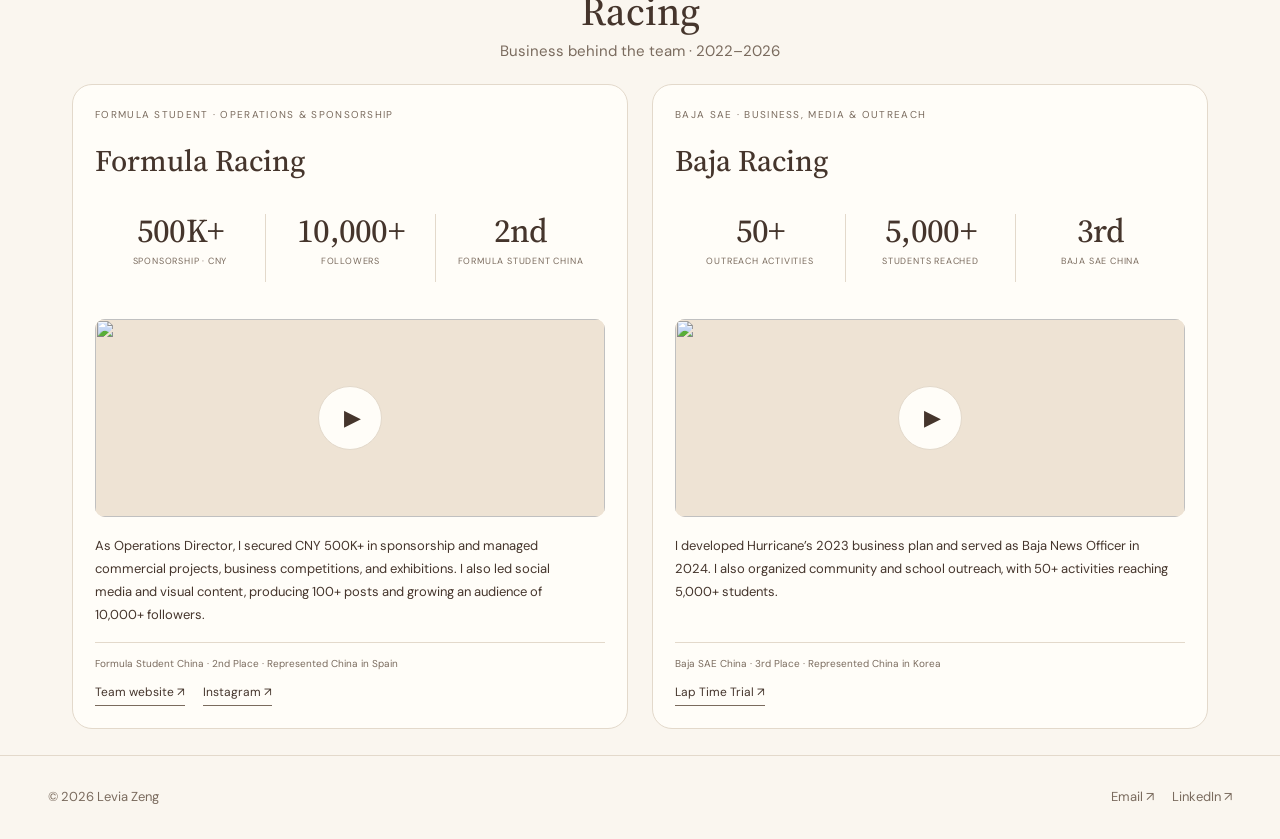
==== commit e4e7329e: "Add files via upload" ====
--- a/index.html
+++ b/index.html
@@ -1,16 +1,14 @@
 <!doctype html>
 <html lang="en">
 <head>
-<!-- 首页完整样式已内嵌；图片、论文及互动页面使用同文件夹内的相对路径。 -->
-<meta charset="UTF-8">
-<meta name="viewport" content="width=device-width,initial-scale=1">
+<meta charset="utf-8">
+<meta name="viewport" content="width=device-width, initial-scale=1">
+<meta name="referrer" content="strict-origin-when-cross-origin">
+<title>Levia Zeng | Business Analyst &amp; Data Analyst Portfolio</title>
 <meta name="description" content="Levia Zeng — business analytics, research, and student motorsport.">
-<title>Levia Zeng | Business Analyst &amp; Data Analyst Portfolio</title>
-<meta name="description" content="Levia Zeng, UBC Sauder MBAN student: data analysis, financial modeling, and market research projects, plus published research.">
 <style>
-/* 配色在 :root 修改；各板块文字在下方 HTML 中修改。 */
 @import url('https://fonts.googleapis.com/css2?family=DM+Sans:wght@400;500;600;700&family=Source+Serif+4:ital,wght@0,400;0,500;0,600;1,400;1,500&display=swap');
-
+/* 配色在 :root 修改；文字在下方 HTML 中修改 */
 :root {
   --accent: #9b6b46;
   --card: #fffdf8;
@@ -29,855 +27,132 @@
   --serif: 'Source Serif 4',Georgia,'Songti SC','Noto Serif SC',serif;
 }
 
-* {
-  box-sizing:border-box
-}
-
-html {
-  scroll-behavior:smooth;
-  scroll-padding-top:105px
-}
-
-body {
-  margin:0;
-  background:var(--paper);
-  color:var(--ink);
-  font:15px/1.7 'DM Sans','PingFang SC','Microsoft YaHei',Arial,sans-serif
-}
-
-a {
-  color:inherit;
-  text-decoration:none
-}
-
-a:hover {
-  color:var(--accent)
-}
-
-a:focus-visible {
-  outline:2px solid var(--accent);
-  outline-offset:5px
-}
-
-.site-header,main,footer {
-  max-width:1160px;
-  margin:auto
-}
-
-.site-header {
-  padding:26px 0;
-  display:flex;
-  align-items:center;
-  justify-content:space-between;
-  border-bottom:1px solid var(--line)
-}
-
-.brand {
-  font:32px/1 var(--serif);
-  letter-spacing:-.5px
-}
-
-.brand span {
-  display:block;
-  font:10px/1.5 'DM Sans',sans-serif;
-  letter-spacing:2px;
-  margin-top:10px
-}
-
-nav {
-  display:flex;
-  gap:31px;
-  font-size:13px
-}
-
-.skip {
-  position:absolute;
-  left:10px;
-  top:-80px
-}
-
-.skip:focus {
-  top:10px;
-  background:white;
-  padding:10px;
-  z-index:9
-}
-
-section {
-  padding:65px 0;
-  border-bottom:1px solid var(--line)
-}
-
-.about {
-  display:grid;
-  grid-template-columns:1.5fr 1fr;
-  gap:80px;
-  align-items:center;
-  padding:70px 0 75px
-}
-
-.eyebrow,.field {
-  font-size:10px;
-  font-weight:600;
-  text-transform:uppercase;
-  letter-spacing:1.6px
-}
-
-.eyebrow {
-  color:var(--muted);
-  margin-bottom:20px
-}
-
-h1 {
-  font:64px/1.06 var(--serif);
-  letter-spacing:-1px;
-  margin:0 0 25px
-}
-
-em {
-  font-weight:400;
-  color:var(--accent)
-}
-
-.about p {
-  max-width:590px;
-  color:var(--body);
-  font-size:16px;
-  line-height:1.8
-}
-
-.about .links {
-  margin-top:25px
-}
-
-.about-meta {
-  font-size:11px;
-  letter-spacing:1.7px;
-  margin-top:32px;
-  color:var(--muted)
-}
-
-.about-art {
-  height:300px;
-  background:var(--tint);
-  border-radius:48% 48% 2px 2px;
-  position:relative;
-  display:flex;
-  align-items:center;
-  justify-content:center;
-  overflow:hidden
-}
-
-.monogram {
-  font:150px var(--serif);
-  z-index:1;
-  letter-spacing:-8px
-}
-
-.orbit {
-  position:absolute;
-  width:220px;
-  height:240px;
-  border:1px solid var(--line-strong);
-  border-radius:50%;
-  transform:rotate(30deg)
-}
-
-.orbit:after {
-  content:'';
-  position:absolute;
-  inset:15px -30px;
-  border:1px solid var(--line-strong);
-  border-radius:50%;
-  transform:rotate(65deg)
-}
-
-.about-art .art-caption {
-  position:absolute;
-  bottom:24px;
-  font-size:10px
-}
-
-.section-heading {
-  display:flex;
-  align-items:baseline;
-  gap:15px;
-  margin-bottom:28px
-}
-
-.section-heading>span {
-  font-size:10px;
-  color:var(--muted)
-}
-
-h2 {
-  font:42px/1.1 var(--serif);
-  margin:0
-}
-
-.section-heading p {
-  margin:0 0 0 auto;
-  font-size:12px;
-  color:var(--muted)
-}
-
-.project-grid {
-  display:grid;
-  grid-template-columns:repeat(3,minmax(0,1fr));
-  gap:24px
-}
-
-.card {
-  border:1px solid var(--line);
-  background:var(--card);
-  border-radius:3px;
-  overflow:hidden;
-  display:flex;
-  flex-direction:column;
-  transition:transform .2s,border-color .2s
-}
-
-.card:hover {
-  transform:translateY(-3px);
-  border-color:var(--accent-soft)
-}
-
-.field {
-  padding:16px 20px;
-  line-height:1.5;
-  min-height:48px;
-  font-size:11px;
-  color:var(--muted)
-}
-
-.card-art {
-  height:170px;
-  background:var(--tint);
-  display:flex;
-  flex-direction:column;
-  align-items:center;
-  justify-content:center;
-  position:relative;
-  overflow:hidden
-}
-
-.art-main {
-  font:72px/1 var(--serif);
-  letter-spacing:-1px
-}
-
-.art-caption {
-  font-size:10px;
-  letter-spacing:2px;
-  margin-top:16px
-}
-
-.card-art img {
-  width:100%;
-  height:100%;
-  object-fit:cover
-}
-
-.tennis {
-  background:var(--tint-4)
-}
-
-.tennis:before,.tennis:after {
-  content:'';
-  position:absolute;
-  width:140px;
-  height:140px;
-  border:1px solid var(--line-strong);
-  border-radius:50%;
-  left:-80px
-}
-
-.tennis:after {
-  left:auto;
-  right:-80px
-}
-
-.climate {
-  background:var(--tint-2)
-}
-
-.climate .art-main {
-  font-size:90px
-}
-
-.cesim {
-  background:var(--tint-3)
-}
-
-.cesim .art-main {
-  font-size:48px
-}
-
-.negotiation {
-  background:var(--tint-3)
-}
-
-.card-body {
-  padding:21px;
-  display:flex;
-  flex-direction:column;
-  flex:1
-}
-
-h3 {
-  font:29px/1.15 var(--serif);
-  letter-spacing:-.2px;
-  margin:0 0 14px
-}
-
-.card p {
-  font-size:13px;
-  line-height:1.8;
-  color:var(--body);
-  margin:0 0 23px
-}
-
-.card-bottom {
-  margin-top:auto
-}
-
-.meta {
-  font-size:11px;
-  color:var(--muted);
-  display:block;
-  margin-bottom:13px
-}
-
-.links {
-  display:flex;
-  flex-wrap:wrap;
-  gap:12px 23px;
-  font-size:12px
-}
-
-.links a {
-  border-bottom:1px solid var(--line-strong);
-  padding-bottom:2px
-}
-
-.links a:hover {
-  border-color:var(--accent)
-}
-
-.links span {
-  margin-left:9px
-}
-
-.publication {
-  display:grid;
-  grid-template-columns:290px 1fr;
-  gap:40px;
-  align-items:center
-}
-
-.publication-mark {
-  background:var(--tint-3);
-  padding:35px;
-  font:44px/1.1 var(--serif);
-  min-height:240px;
-  display:flex;
-  flex-direction:column;
-  justify-content:center
-}
-
-.publication-mark span {
-  font:11px 'DM Sans','PingFang SC','Microsoft YaHei',sans-serif;
-  letter-spacing:2px;
-  margin-top:24px
-}
-
-.publication .field {
-  padding:0;
-  margin-bottom:12px;
-  min-height:0
-}
-
-.publication h3 {
-  font-size:27px;
-  line-height:1.25;
-  letter-spacing:0
-}
-
-.publication p {
-  font-size:14px;
-  color:var(--body);
-  max-width:670px
-}
-
-.publication .citation {
-  font-size:12px;
-  color:var(--muted);
-  line-height:1.9
-}
-
-.racing-grid {
-  display:grid;
-  grid-template-columns:1fr 1fr;
-  gap:25px
-}
-
-.race-photo {
-  width:100%;
-  height:270px;
-  object-fit:contain;
-  background:var(--tint-4)
-}
-
-/* ===== 可交互图片轮播（Formula / Baja 卡片）=====
-   只有 1 张照片时外观和原来完全一样；添加第 2 张及以上时自动出现左右箭头和切换标签。 */
-.gallery {
-  --stage-h:270px;
-  position:relative;
-  background:var(--tint-4)
-}
-
-.g-slides {
-  display:grid
-}
-
-.slide {
-  grid-area:1/1;
-  margin:0;
-  opacity:0;
-  visibility:hidden;
-  transition:opacity .3s,visibility .3s
-}
-
-.slide.is-active {
-  opacity:1;
-  visibility:visible
-}
-
-.slide .race-photo {
-  display:block;
-  height:var(--stage-h)
-}
-
-.slide figcaption {
-  display:flex;
-  flex-wrap:wrap;
-  align-items:baseline;
-  gap:6px 18px;
-  padding:12px 20px;
-  background:var(--card);
-  border-top:1px solid var(--line);
-  font-size:12px;
-  color:var(--muted)
-}
-
-.g-name {
-  font-size:13px;
-  font-weight:600;
-  color:var(--ink)
-}
-
-.g-stats {
-  display:flex;
-  flex-wrap:wrap;
-  gap:4px 16px;
-  margin:0;
-  padding:0;
-  list-style:none
-}
-
-.g-stats b {
-  margin-left:4px;
-  font-weight:600;
-  color:var(--ink)
-}
-
-.g-btn {
-  position:absolute;
-  top:calc(var(--stage-h)/2 - 18px);
-  width:36px;
-  height:36px;
-  padding:0 0 3px;
-  display:flex;
-  align-items:center;
-  justify-content:center;
-  border:1px solid var(--line);
-  border-radius:50%;
-  background:rgba(252,252,250,.92);
-  color:var(--ink);
-  font:22px/1 'DM Sans',sans-serif;
-  cursor:pointer
-}
-
-.g-prev {
-  left:12px
-}
-
-.g-next {
-  right:12px
-}
-
-.g-btn:hover {
-  border-color:var(--accent-soft);
-  color:var(--accent)
-}
-
-.g-btn:focus-visible,.g-tab:focus-visible {
-  outline:2px solid var(--accent);
-  outline-offset:3px
-}
-
-.g-tabs {
-  display:flex;
-  flex-wrap:wrap;
-  gap:8px;
-  padding:12px 20px;
-  background:var(--card);
-  border-top:1px solid var(--line)
-}
-
-.g-tab {
-  padding:7px 11px;
-  border:1px solid var(--line);
-  border-radius:999px;
-  background:transparent;
-  color:var(--muted);
-  font:600 11px/1 'DM Sans',sans-serif;
-  letter-spacing:.8px;
-  cursor:pointer
-}
-
-.g-tab:hover {
-  border-color:var(--accent-soft)
-}
-
-.g-tab[aria-current="true"] {
-  background:var(--ink);
-  border-color:var(--ink);
-  color:var(--paper)
-}
-
-.gallery.is-single .g-btn,.gallery.is-single .g-tabs {
-  display:none
-}
-
-.racing-card .card-body {
-  padding:25px
-}
-
-.racing-card h3 {
-  font-size:35px
-}
-
-.racing-card p {
-  max-width:460px
-}
-
-.racing-card .links {
-  margin-top:auto
-}
-
-footer {
-  display:flex;
-  justify-content:space-between;
-  padding:28px 0 40px;
-  font-size:11px;
-  color:var(--muted)
-}
-
-footer div {
-  display:flex;
-  gap:22px
-}
-
-.detail {
-  max-width:850px;
-  margin:auto;
-  padding:65px 0
-}
-
-.detail h1 {
-  font-size:50px
-}
-
-.detail .field {
-  padding:0;
-  margin:30px 0 10px;
-  min-height:0
-}
-
-.detail p {
-  max-width:680px
-}
-
-.detail .links {
-  margin:25px 0
-}
-
-.detail .note {
-  font-size:11px;
-  color:var(--muted)
-}
-
-.back {
-  font-size:12px
-}
-
-/* 衬线标题统一使用中等字重，比原来的细体更柔和易读 */
-h1,h2,h3,.brand,.monogram,.art-main,.publication-mark {
-  font-weight:500
-}
-
-@media(max-width:1240px) {
-  .site-header,main,footer {
-  margin-left:35px;
-  margin-right:35px
-}
-
-
-}
-
-@media(max-width:850px) {
-  .project-grid {
-  grid-template-columns:repeat(2,minmax(0,1fr))
-}
-
-.about {
-  gap:35px
-}
-
-h1 {
-  font-size:52px
-}
-
-.about-art {
-  height:260px
-}
-
-.publication {
-  grid-template-columns:230px 1fr;
-  gap:25px
-}
-
-.gallery {
-  --stage-h:220px
-}
-
-
-}
-
-@media(max-width:600px) {
-  html {
-  scroll-padding-top:25px
-}
-
-.site-header,main,footer {
-  margin-left:22px;
-  margin-right:22px
-}
-
-.site-header {
-  align-items:flex-start;
-  gap:22px;
-  flex-direction:column;
-  padding:24px 0
-}
-
-nav {
-  gap:25px;
-  font-size:12px
-}
-
-.brand {
-  font-size:30px
-}
-
-.brand span {
-  display:none
-}
-
-.about {
-  grid-template-columns:1fr;
-  gap:32px;
-  padding:45px 0
-}
-
-.about-art {
-  height:180px;
-  border-radius:2px
-}
-
-.monogram {
-  font-size:110px
-}
-
-.about-art .art-caption {
-  bottom:12px
-}
-
-h1 {
-  font-size:48px
-}
-
-.about p {
-  font-size:14px
-}
-
-.about-meta {
-  margin-top:24px
-}
-
-section {
-  padding:42px 0
-}
-
-.project-grid,.racing-grid,.publication {
-  grid-template-columns:1fr
-}
-
-.section-heading {
-  flex-wrap:wrap;
-  gap:12px
-}
-
-h2 {
-  font-size:36px
-}
-
-.section-heading p {
-  display:none
-}
-
-.card-art {
-  height:180px
-}
-
-.card p {
-  font-size:14px
-}
-
-.publication-mark {
-  min-height:180px;
-  font-size:38px
-}
-
-.publication h3 {
-  font-size:24px
-}
-
-.gallery {
-  --stage-h:230px
-}
-
-footer {
-  flex-direction:column;
-  gap:15px
-}
-
-.detail {
-  padding:35px 0
-}
-
-.detail h1 {
-  font-size:40px
-}
-
-
-}
-
-@media(prefers-reduced-motion:reduce) {
-  html {
-  scroll-behavior:auto
-}
-
-.card,.slide {
-  transition:none
-}
-
-
-}
-
-
-
-
-/* Research: related studies grouped together, separate topic below. */
-.research-topics{display:grid;gap:36px}.topic-heading{display:flex;align-items:baseline;gap:12px;margin-bottom:16px}.topic-number{font-size:11px;color:var(--muted)}.topic-heading h3{font-size:26px;margin:0}.topic-caption{font-size:11px;color:var(--muted);margin-left:auto}.research-pair{display:grid;grid-template-columns:1fr 1fr;gap:22px}.research-paper{background:var(--card);border:1px solid var(--line);padding:25px;display:flex;flex-direction:column}.paper-top{display:flex;align-items:flex-start;justify-content:space-between;gap:15px;margin-bottom:19px}.research-paper .field{padding:0;min-height:0;max-width:260px}.status{white-space:nowrap;font-size:11px;border:1px solid var(--line);padding:3px 8px;color:var(--muted);border-radius:20px}.published{background:var(--sage);color:var(--ink)}.research-paper h4{font:30px/1.15 var(--serif);margin:0 0 16px;letter-spacing:-.4px}.research-paper p{font-size:13px;line-height:1.8;color:var(--muted);margin:0 0 18px}.research-paper .citation{display:block;font-size:12px;color:var(--muted);margin-top:auto}.research-paper .links{margin-top:16px}.green-paper{display:grid;grid-template-columns:1fr 230px;gap:35px}.research-symbol{background:var(--sage);display:flex;justify-content:center;align-items:center;flex-direction:column;min-height:200px}.research-symbol span{font:26px var(--serif)}.research-symbol b{font:24px var(--serif);color:var(--accent)}.research-symbol i{font:11px 'DM Sans',sans-serif;text-transform:uppercase;letter-spacing:1px;margin-top:16px}@media(max-width:600px){.research-pair,.green-paper{grid-template-columns:1fr}.topic-heading{flex-wrap:wrap}.topic-caption{flex-basis:100%;margin-left:23px}.research-symbol{min-height:150px}.paper-top{gap:8px}.research-paper{padding:21px}.topic-heading h3{font-size:25px}.research-paper h4{font-size:28px}}
-
-/* Portrait and inline racing films */
-.portrait{margin:0;min-width:0}.portrait img{display:block;width:100%;height:360px;object-fit:cover;object-position:50% 52%;border-radius:160px 160px 3px 3px}.portrait figcaption{display:flex;justify-content:space-between;gap:12px;margin-top:14px;font-size:11px;letter-spacing:1.3px;color:var(--muted)}.portrait figcaption span{font-size:10px;letter-spacing:.7px}.race-video{aspect-ratio:16/9;background:var(--tint);width:100%}.race-video iframe{display:block;width:100%;height:100%;border:0}@media(max-width:600px){.portrait{max-width:400px;width:100%;margin:auto}.portrait img{height:330px}.race-video{min-height:180px}}
-
-/* 配色方案：沙色与浓咖。全站颜色统一在上方 :root 中编辑。 */
-
-
-/* Circular portrait: keep width and height equal at every screen size. */
-.portrait img{width:100%;height:auto;aspect-ratio:1;border-radius:50%;object-fit:cover;object-position:50% 55%}.portrait{max-width:360px;justify-self:center;width:100%}.local-video-note{padding:20px;font-size:13px;line-height:1.6;color:var(--ink);background:var(--tint);height:100%;display:grid;align-content:center}.local-video-note strong{display:block;margin-bottom:8px}.race-video{min-height:0}@media(max-width:600px){.portrait{max-width:300px}.portrait img{height:auto;aspect-ratio:1}}
-
-/* Selected project illustrations: change the SVG path in each card to swap designs. */
-.card-art.project-doodle{background:var(--tint);height:190px;padding:0 18px}.card-art.project-doodle img{width:100%;height:100%;object-fit:contain;max-width:300px}
-/* Experience, toolkit line, click-to-play videos */
-.skills{margin-top:22px;font-size:12px;letter-spacing:.6px;color:var(--muted)}
-.yt-play{position:relative;display:block;width:100%;height:100%;padding:0;border:0;background:var(--tint);cursor:pointer}
-.yt-play img{display:block;width:100%;height:100%;object-fit:cover}
-.yt-icon{position:absolute;top:50%;left:50%;transform:translate(-50%,-50%);width:64px;height:64px;border-radius:50%;background:var(--card);color:var(--ink);display:flex;align-items:center;justify-content:center;font-size:22px;padding-left:4px;border:1px solid var(--line)}
-.yt-play:hover .yt-icon{background:var(--accent);color:#fff}.yt-play:focus-visible{outline:2px solid var(--accent);outline-offset:-4px}
-.contact-icons{display:flex;gap:12px;margin-top:26px}
+:root{--serif:'Source Serif 4',Georgia,'Songti SC','Noto Serif SC',serif}
+*{box-sizing:border-box}html{scroll-behavior:smooth;scroll-padding-top:84px}
+body{margin:0;background:var(--paper);color:var(--ink);font:15px/1.7 'DM Sans','PingFang SC','Microsoft YaHei',Arial,sans-serif}
+a{color:inherit;text-decoration:none}img{max-width:100%}
+.skip{position:absolute;left:-999px}.skip:focus{left:12px;top:12px;background:var(--card);padding:8px 12px;z-index:50}
+header{position:sticky;top:0;z-index:20;display:flex;align-items:center;justify-content:space-between;gap:14px;padding:12px clamp(16px,4vw,48px);background:color-mix(in srgb,var(--paper) 88%,transparent);backdrop-filter:blur(10px);border-bottom:1px solid var(--line)}
+.brand{font:500 20px/1 var(--serif)}.brand span{display:block;font:600 10px 'DM Sans',sans-serif;letter-spacing:2px;color:var(--muted);margin-top:5px}
+nav{display:flex;gap:4px;background:var(--card);border:1px solid var(--line);border-radius:99px;padding:5px;overflow-x:auto}
+nav a{padding:8px 16px;border-radius:99px;font-size:13px;font-weight:500;white-space:nowrap}nav a:hover,nav a.on{background:var(--ink);color:var(--paper)}
+section{padding:56px 0}
+.hero{max-width:760px;margin:0 auto;padding:64px 22px 24px;text-align:center}
+.avatar{width:124px;height:124px;border-radius:50%;object-fit:cover;object-position:center 28%;border:4px solid var(--card);box-shadow:0 0 0 1px var(--line);margin:0 auto 12px;display:block}
+.cap{font-size:11px;letter-spacing:1.4px;color:var(--muted)}.cap span{display:block;margin-top:2px}
+.eyebrow,.sh span,.about-meta{font-size:11px;letter-spacing:2px;color:var(--muted)}.eyebrow{margin-top:34px}
+h1{font:500 clamp(36px,6vw,62px)/1.08 var(--serif);margin:10px 0 18px}em{color:var(--accent)}
+.hero p{max-width:620px;margin:0 auto 24px;color:var(--body)}
+.contact-icons{display:flex;gap:12px;justify-content:center}
 .contact-icon{width:46px;height:46px;border-radius:50%;border:1px solid var(--line);background:var(--card);color:var(--ink);display:flex;align-items:center;justify-content:center}
-.contact-icon svg{width:20px;height:20px}
-.contact-icon:hover{border-color:var(--accent);color:var(--accent)}
-.contact-icon:focus-visible{outline:2px solid var(--accent);outline-offset:3px}
+.contact-icon svg{width:20px;height:20px}.contact-icon:hover{border-color:var(--accent);color:var(--accent)}
+a:focus-visible,button:focus-visible{outline:2px solid var(--accent);outline-offset:3px}
+.skills{margin-top:22px;font-size:13px;letter-spacing:.6px;color:var(--body)}.about-meta{margin-top:10px}
+.sh{text-align:center;margin:0 0 30px;padding:0 22px}.sh h2{font:500 clamp(30px,4vw,40px)/1.1 var(--serif);margin:6px 0}.sh p{margin:0;color:var(--muted)}
+.wrap{position:relative;overflow:hidden;padding:8px 0}
+.stage{--w:min(520px,78vw);display:grid;grid-template-columns:var(--w);justify-content:center}
+.slide{grid-area:1/1;display:flex;flex-direction:column;background:var(--card);border:1px solid var(--line);border-radius:18px;overflow:hidden;opacity:0;pointer-events:none;transform:scale(.8);transition:transform .5s cubic-bezier(.2,.7,.2,1),opacity .5s}
+.slide[data-pos="0"]{opacity:1;pointer-events:auto;transform:none;z-index:2;border-color:var(--accent)}
+.slide[data-pos="-1"],.slide[data-pos="1"]{opacity:.32;pointer-events:auto;cursor:pointer;z-index:1}
+.slide[data-pos="-1"]{transform:translateX(calc(-1*(var(--w)*.93 + 24px))) scale(.86)}
+.slide[data-pos="1"]{transform:translateX(calc(var(--w)*.93 + 24px)) scale(.86)}
+.slide:not([data-pos="0"]) a{pointer-events:none}
+.art{background:var(--tint);height:190px;display:flex;align-items:center;justify-content:center}.art img{height:100%;width:auto}
+.body{padding:22px 26px 26px;display:flex;flex-direction:column;flex:1}
+.field{font-size:11px;letter-spacing:1.6px;text-transform:uppercase;color:var(--muted);margin-bottom:8px}
+.slide h3,.race h3{font:500 26px/1.2 var(--serif);margin:0 0 10px}
+.slide p,.paper p,.race p{font-size:14px;color:var(--body);margin:0 0 16px}
+.bottom{margin-top:auto}.meta{display:block;font-size:12px;color:var(--muted);margin-bottom:10px}
+.links{display:flex;flex-wrap:wrap;gap:8px 18px}.links a{font-size:13px;border-bottom:1px solid var(--line-strong);padding-bottom:2px}.links a:hover{color:var(--accent);border-color:var(--accent)}
+.nb{position:absolute;top:50%;z-index:5;width:46px;height:46px;margin-top:-23px;border-radius:50%;border:1px solid var(--line);background:var(--card);color:var(--ink);font-size:20px;cursor:pointer}
+.nb:hover{border-color:var(--accent);color:var(--accent)}.prev{left:clamp(8px,3vw,40px)}.next{right:clamp(8px,3vw,40px)}
+.dots{display:flex;justify-content:center;gap:8px;margin-top:20px}.dots button{width:8px;height:8px;padding:0;border:0;border-radius:4px;background:var(--line-strong);opacity:.4;cursor:pointer}
+.dots button[aria-current="true"]{width:24px;background:var(--accent);opacity:1}.count{text-align:center;font-size:12px;letter-spacing:1.4px;color:var(--muted);margin-top:10px}
+.rgrid,.rc{max-width:1180px;margin:0 auto;padding:0 22px;display:grid;gap:18px}.rgrid{grid-template-columns:repeat(3,1fr)}
+.topic{display:flex;align-items:baseline;gap:10px;flex-wrap:wrap;margin-top:6px}.topic.t1{grid-column:span 2}
+.topic .num,.topic .cap{font-size:12px;color:var(--muted)}.topic h3{font:500 24px var(--serif);margin:0}
+.paper,.race{background:var(--card);border:1px solid var(--line);border-radius:18px;overflow:hidden;display:flex;flex-direction:column}
+.pv{background:var(--tint);min-height:140px;display:flex;align-items:center;justify-content:center;flex-direction:column;gap:10px;padding:18px;text-align:center}.pv .field{margin:0}
+.status{font-size:11px;padding:3px 12px;border-radius:99px;background:var(--card);color:var(--muted);border:1px solid var(--line)}.status.published{background:var(--accent);border-color:var(--accent);color:#fff}
+.sym{font:500 24px var(--serif)}.sym b{margin:0 8px;color:var(--accent)}.sym i{display:block;font:11px 'DM Sans',sans-serif;letter-spacing:1.4px;margin-top:4px;color:var(--muted)}
+.pb{padding:20px 22px 24px;display:flex;flex-direction:column;flex:1}.paper h4{font:500 21px/1.25 var(--serif);margin:0 0 10px}.citation{display:block;font-size:12px;color:var(--muted);margin:auto 0 12px}
+.rc{grid-template-columns:1.5fr 1fr}.race{padding:26px}.race.f{border-color:var(--accent)}
+.stats{display:flex;gap:28px;flex-wrap:wrap;margin:6px 0 18px}.stats b{display:block;font:500 38px/1 var(--serif)}.stats span{font-size:11px;letter-spacing:1.2px;text-transform:uppercase;color:var(--muted)}
+.race .meta{margin-top:auto}.race-video{aspect-ratio:16/9;background:var(--tint);border-radius:12px;overflow:hidden;margin-bottom:18px}.race-video iframe{width:100%;height:100%;border:0}
+.yt-play{position:relative;display:block;width:100%;height:100%;padding:0;border:0;background:var(--tint);cursor:pointer}.yt-play img{display:block;width:100%;height:100%;object-fit:cover}
+.yt-icon{position:absolute;top:50%;left:50%;transform:translate(-50%,-50%);width:64px;height:64px;border-radius:50%;background:var(--card);color:var(--ink);display:flex;align-items:center;justify-content:center;font-size:22px;padding-left:4px;border:1px solid var(--line)}.yt-play:hover .yt-icon{background:var(--accent);color:#fff}
+.local-video-note{padding:22px;font-size:13px}.local-video-note strong{display:block;margin-bottom:6px}
+footer{display:flex;justify-content:space-between;flex-wrap:wrap;gap:10px;padding:30px clamp(16px,4vw,48px);border-top:1px solid var(--line);font-size:13px;color:var(--muted)}footer div{display:flex;gap:18px}
+@media(max-width:900px){.rgrid,.rc{grid-template-columns:1fr}.topic.t1{grid-column:auto}header{flex-wrap:wrap}}
+@media(prefers-reduced-motion:reduce){.slide{transition:none}html{scroll-behavior:auto}}
+
+/* Viewport sections: header height is measured, not guessed. */
+:root{--header-height:76px}html{scroll-padding-top:var(--header-height);scroll-snap-type:y proximity}main>section{min-height:calc(100svh - var(--header-height));scroll-snap-align:start;padding:24px 0;display:flex;flex-direction:column;justify-content:center}.hero{padding:24px 22px;max-width:760px}.sh{margin-bottom:20px}.hero .eyebrow{margin-top:16px}.hero .avatar{width:112px;height:112px}.hero h1{font-size:clamp(36px,5vw,54px)}.hero p{margin-bottom:16px}.hero .skills{margin-top:16px}.stage{--w:min(600px,78vw)}.art{height:clamp(100px,18svh,160px);flex-shrink:0}.body{padding:16px 24px 20px}.slide p{line-height:1.6}.dots{margin-top:12px}.count{margin-top:6px}
+/* Two actual groups, so headings cannot detach from their papers. */
+.rgrid{grid-template-columns:minmax(0,2fr) minmax(0,1fr);gap:22px;width:100%;max-width:1260px}.research-group{min-width:0;border:1px solid var(--line);border-radius:20px;background:color-mix(in srgb,var(--tint) 38%,var(--paper));padding:18px;display:flex;flex-direction:column}.group-1{background:var(--card)}.group-heading{padding:0 2px 14px;border-bottom:1px solid var(--line);margin-bottom:14px}.group-number{font-size:9px;letter-spacing:1.6px;color:var(--accent)}.group-heading h3{font:500 28px/1.15 var(--serif);margin:5px 0}.group-heading p{font-size:11px;color:var(--muted);margin:0}.group-papers{display:grid;grid-template-columns:repeat(2,minmax(0,1fr));gap:14px;flex:1}.group-1 .group-papers{grid-template-columns:1fr}.paper{border-radius:12px}.pv{min-height:0;align-items:flex-start;text-align:left;padding:13px 16px;gap:8px;background:transparent;border-bottom:1px solid var(--line)}.pv .field{font-size:9px;letter-spacing:1px}.status{font-size:10px;padding:2px 9px}.pb{padding:16px;gap:0}.paper h4{font-size:20px;line-height:1.2}.paper p{font-size:13px;line-height:1.65;margin-bottom:14px}.citation{font-size:10px;line-height:1.6}.paper .links{gap:8px 14px}.paper .links a,.detail-link{font-size:11px}.detail-link{border:0;border-bottom:1px solid var(--line-strong);padding:0 0 2px;background:none;font-family:inherit;color:var(--ink);cursor:pointer}.study-dialog{border:1px solid var(--line);border-radius:20px;padding:32px;max-width:620px;width:calc(100% - 32px);max-height:85svh;overflow:auto;background:var(--card);color:var(--ink)}.study-dialog::backdrop{background:#45352c66;backdrop-filter:blur(4px)}.study-dialog h3{font:28px/1.2 var(--serif);margin:12px 0 20px}.study-dialog p{font-size:15px;line-height:1.8}.close-dialog{float:right;border:0;background:none;font-size:28px;color:var(--ink);cursor:pointer}
+.rc{width:100%;grid-template-columns:1fr 1fr;max-width:1120px}.race{padding:18px}.race-video{width:100%;max-height:clamp(150px,24svh,250px);flex-shrink:0;margin-bottom:12px}.race .stats{gap:18px;margin:0 0 12px}.stats b{font-size:28px}.stats span{font-size:9px}.race h3{font-size:24px}.race p{font-size:13px;line-height:1.6;margin-bottom:12px}.race .field{font-size:9px}.race .meta{font-size:10px}.race .links a{font-size:11px}
+@media(min-width:901px) and (max-height:760px){main>section{padding:16px 0}.sh{margin-bottom:14px}.sh h2{font-size:32px}.hero .avatar{width:88px;height:88px}.hero h1{font-size:44px}.hero .eyebrow{margin-top:10px}.hero p{font-size:14px}.art{height:100px}.research-group{padding:14px}.group-heading{padding-bottom:10px;margin-bottom:10px}.group-heading h3{font-size:25px}.paper h4{font-size:18px}.pb{padding:13px}.pv{padding:10px 13px}.race-video{max-height:170px}.stats b{font-size:25px}.race{padding:15px}.race p{font-size:12px}.race .stats{margin-bottom:10px}}
+@media(max-width:900px){html{scroll-snap-type:none}.rgrid{grid-template-columns:1fr;max-width:780px}.rc{grid-template-columns:1fr;max-width:650px}main>section{padding:32px 0}.hero{padding:32px 22px}.race-video{max-height:none}.race p{font-size:14px}.paper p{font-size:14px}.group-1 .group-papers{grid-template-columns:1fr}.research-group{padding:16px}}
+@media(max-width:540px){header{gap:10px;padding:10px 16px;justify-content:center}.brand{font-size:18px}.brand span{display:none}nav{width:100%;justify-content:center}nav a{padding:6px 12px;font-size:12px}.group-papers{grid-template-columns:1fr}.rgrid,.rc{padding:0 16px}.stage{--w:82vw}.body{padding:16px}.slide p{font-size:13px}.slide h3{font-size:23px}.art{height:120px}.hero h1{font-size:40px}.hero .avatar{width:100px;height:100px}.nb{width:32px;height:32px}.prev{left:3px}.next{right:3px}}
+@media(prefers-reduced-motion:reduce){html{scroll-snap-type:none}}
+
+/* Restore the type sizes from the user's November 11 source. */
+#about h1{font-size:clamp(36px,6vw,62px)}#about p{font-size:15px}#projects .sh h2{font-size:clamp(30px,4vw,40px)}#projects .slide h3{font-size:26px}#projects .slide p{font-size:14px;line-height:1.7}
+/* Racing: equal metric columns, consistent spacing and aligned rows. */
+.rc{gap:24px;max-width:1180px}.race{padding:22px;border-radius:20px}.race.f{border-color:var(--line)}.race>.field{min-height:32px;margin:0;font-size:10px;line-height:1.5;letter-spacing:1.3px}.race h3{font-size:30px;margin:4px 0 18px}.race .stats{display:grid;grid-template-columns:repeat(3,minmax(0,1fr));gap:0;margin:0 0 20px;padding:17px 0;border-top:1px solid var(--line);border-bottom:1px solid var(--line)}.race .stats>div{min-width:0;text-align:center;display:flex;flex-direction:column;align-items:center;justify-content:flex-start;padding:0 8px;gap:8px}.race .stats>div+div{border-left:1px solid var(--line)}.race .stats b{font:500 clamp(25px,2.6vw,34px)/1 var(--serif);letter-spacing:-.7px;white-space:nowrap}.race .stats span{font-size:9px;line-height:1.5;letter-spacing:.8px;max-width:135px;min-height:27px}.race-video{border-radius:10px;margin:0 0 18px;max-height:clamp(150px,22svh,220px)}.race p{font-size:13px;line-height:1.7;margin-bottom:16px}.race>.meta{border-top:1px solid var(--line);padding-top:12px;margin-bottom:10px}.race>.links{gap:8px 18px}.race>.links a{font-size:12px}
+@media(min-width:901px) and (max-height:800px){.race{padding:16px 20px}.race h3{font-size:27px;margin-bottom:12px}.race .stats{padding:12px 0;margin-bottom:14px}.race .stats b{font-size:28px}.race-video{max-height:155px;margin-bottom:12px}.race p{font-size:13px;line-height:1.6;margin-bottom:12px}.race>.meta{padding-top:9px}}
+@media(max-width:900px){.race-video{max-height:none}.race .stats b{font-size:32px}.race>.field{min-height:0}.rc{gap:20px}}
+@media(max-width:540px){.race{padding:18px}.race .stats b{font-size:26px}.race .stats span{font-size:8px;letter-spacing:.5px}.race .stats>div{padding:0 5px}.race .stats{margin-bottom:16px}.race h3{font-size:28px}}
+@media(min-width:901px) and (max-height:800px){#projects .art{height:92px}.race>.field{min-height:20px}.race-video{max-height:143px}}
+
+/* Selected research covers: elderly-1, student-1, green-1. */
+.research-cover{height:120px;flex-shrink:0;display:flex;align-items:center;justify-content:center;background:var(--tint)}.research-cover img{display:block;width:100%;height:100%;object-fit:contain}.paper .pv{gap:6px;padding:10px 16px}@media(min-width:901px) and (max-height:800px){.research-cover{height:68px}.paper .pv{padding:8px 13px}}@media(max-width:900px){.research-cover{height:150px}}
+
+/* Research: stacked themes, full original descriptions. */
+#research{min-height:calc(100svh - var(--header-height));padding:48px 0;scroll-snap-align:start}.rgrid{grid-template-columns:minmax(0,1fr);gap:28px;max-width:1120px}.research-group{padding:24px}.group-heading{padding-bottom:18px;margin-bottom:18px}.group-heading h3{font-size:30px}.group-heading p{font-size:12px}.group-papers{gap:20px}.research-cover{height:140px}.paper .pv{padding:12px 20px}.pb{padding:22px}.paper h4{font-size:23px}.paper p{font-size:14px;line-height:1.8;margin-bottom:22px}.citation{font-size:11px}.group-1 .group-papers{grid-template-columns:1fr}.group-1 .paper{display:grid;grid-template-columns:240px minmax(0,1fr);grid-template-rows:auto 1fr}.group-1 .research-cover{height:100%;grid-row:1 / 3;min-height:250px}.group-1 .research-cover img{height:auto;max-height:230px}.group-1 .pv{grid-column:2;flex-direction:row;align-items:center;justify-content:space-between}.group-1 .pb{grid-column:2}.race .stats{border-top:0;border-bottom:0}.race .stats>div+div{border-left:1px solid var(--line)}
+/* Ragged-right English text keeps word spacing even in narrow cards. */
+.hero p,.slide p,.paper p,.race p{text-align:left;hyphens:none;text-wrap:pretty}.hero p{max-width:620px}.slide p,.race p{line-height:1.75}
+@media(max-width:700px){.group-papers{grid-template-columns:1fr}.research-group{padding:16px}.group-1 .paper{display:flex}.group-1 .research-cover{height:150px;min-height:0}.group-1 .research-cover img{height:100%}.group-1 .pv{align-items:flex-start;flex-direction:column}.pb{padding:18px}.paper h4{font-size:22px}#research{padding:32px 0}}
 </style>
-<meta name="referrer" content="strict-origin-when-cross-origin">
 </head>
 <body>
 <a class="skip" href="#about">Skip to content</a>
-<header class="site-header">
-<a class="brand" href="#about">Levia Zeng<span>BUSINESS ANALYTICS</span>
-</a>
-<nav aria-label="Main navigation">
-<a href="#about">About me</a>
-<a href="#projects">Projects</a>
-<a href="#research">Research</a>
-<a href="#racing">Racing</a>
-</nav>
-</header>
+<header><a class="brand" href="#about">Levia Zeng<span>BUSINESS ANALYTICS</span></a>
+<nav aria-label="Main navigation"><a href="#about">About me</a><a href="#projects">Projects</a><a href="#research">Research</a><a href="#racing">Racing</a></nav></header>
 <main>
-
-<!-- ===== ABOUT ME / 个人介绍：在这里修改文字和链接 ===== -->
-<section id="about" class="about">
-<div>
+<!-- ===== ABOUT ME ===== -->
+<section id="about" class="hero">
+<img class="avatar" src="assets/levia-portrait.jpg" alt="Levia Zeng seated beside stained-glass windows" width="124" height="124" fetchpriority="high">
+<div class="cap">LEVIA ZENG<span>ANALYTICS · RESEARCH · RACING</span>
+</div>
 <div class="eyebrow">01 / ABOUT ME</div>
 <h1>Hi, I’m Levia.<br>
 <em>From Data to Insights.</em>
 </h1>
 <p>I’m a Master of Business Analytics student at UBC Sauder, with a background in International Business and International Finance. I turn data into decisions through market research, financial modeling, and published research, and I’m looking for Business Analyst and Data Analyst roles.</p>
 <div class="contact-icons">
-<a class="contact-icon" href="https://www.linkedin.com/in/qiaotong-zeng" target="_blank" rel="noopener" aria-label="LinkedIn" title="LinkedIn"><svg viewBox="0 0 24 24" fill="currentColor" aria-hidden="true"><path d="M4.98 3.5a2.5 2.5 0 1 1 0 5 2.5 2.5 0 0 1 0-5zM3 9.75h4V21H3zM9.75 9.75h3.8v1.6h.06c.53-1 1.82-2.06 3.75-2.06 4 0 4.74 2.63 4.74 6.05V21h-4v-5.2c0-1.24-.02-2.84-1.73-2.84-1.73 0-2 1.35-2 2.75V21h-4z"/></svg></a>
-<a class="contact-icon" href="mailto:zengqiaotong@gmail.com" aria-label="Email" title="Email"><svg viewBox="0 0 24 24" fill="none" stroke="currentColor" stroke-width="1.7" stroke-linejoin="round" aria-hidden="true"><path d="M3 6h18v12H3z"/><path d="m3 7 9 6.5L21 7"/></svg></a>
-<a class="contact-icon" href="tel:+16049089534" aria-label="Phone" title="Phone"><svg viewBox="0 0 24 24" fill="none" stroke="currentColor" stroke-width="1.7" stroke-linejoin="round" aria-hidden="true"><path d="M6.6 3h3l1.4 4.2-2 1.4a12 12 0 0 0 5.4 5.4l1.4-2 4.2 1.4v3A2.6 2.6 0 0 1 17.4 19 14.4 14.4 0 0 1 5 6.6 2.6 2.6 0 0 1 6.6 3z"/></svg></a>
+<a class="contact-icon" href="https://www.linkedin.com/in/qiaotong-zeng" target="_blank" rel="noopener" aria-label="LinkedIn" title="LinkedIn"><svg viewbox="0 0 24 24" fill="currentColor" aria-hidden="true"><path d="M4.98 3.5a2.5 2.5 0 1 1 0 5 2.5 2.5 0 0 1 0-5zM3 9.75h4V21H3zM9.75 9.75h3.8v1.6h.06c.53-1 1.82-2.06 3.75-2.06 4 0 4.74 2.63 4.74 6.05V21h-4v-5.2c0-1.24-.02-2.84-1.73-2.84-1.73 0-2 1.35-2 2.75V21h-4z"></path></svg></a>
+<a class="contact-icon" href="mailto:zengqiaotong@gmail.com" aria-label="Email" title="Email"><svg viewbox="0 0 24 24" fill="none" stroke="currentColor" stroke-width="1.7" stroke-linejoin="round" aria-hidden="true"><path d="M3 6h18v12H3z"></path><path d="m3 7 9 6.5L21 7"></path></svg></a>
+<a class="contact-icon" href="tel:+16049089534" aria-label="Phone" title="Phone"><svg viewbox="0 0 24 24" fill="none" stroke="currentColor" stroke-width="1.7" stroke-linejoin="round" aria-hidden="true"><path d="M6.6 3h3l1.4 4.2-2 1.4a12 12 0 0 0 5.4 5.4l1.4-2 4.2 1.4v3A2.6 2.6 0 0 1 17.4 19 14.4 14.4 0 0 1 5 6.6 2.6 2.6 0 0 1 6.6 3z"></path></svg></a>
 </div>
 <div class="skills">Python · R · Stata · SPSS · Tableau · Excel</div>
 <div class="about-meta">VANCOUVER · UBC SAUDER MBAN ’27</div>
-</div>
-<figure class="portrait"><img src="assets/levia-portrait.jpg" alt="Levia Zeng seated beside stained-glass windows" width="1440" height="810" fetchpriority="high"><figcaption>LEVIA ZENG <span>ANALYTICS · RESEARCH · RACING</span></figcaption></figure></section>
-
-<!-- ===== PROJECTS / 项目卡片：在这里修改文字和链接 ===== -->
-<section id="projects">
-<div class="section-heading">
-<span>02 /</span>
-<h2>Projects</h2>
+</section>
+<!-- ===== PROJECTS（轮播）===== -->
+<section id="projects" role="region" aria-roledescription="carousel" aria-label="Projects">
+<div class="sh">
+<span>02 /</span><h2>Projects</h2>
 <p>Ideas, explored through practice.</p>
 </div>
-<div class="project-grid">
-<article class="card">
+<div class="wrap">
+<button class="nb prev" type="button" aria-label="Previous project">←</button><div class="stage" aria-live="polite">
+<article class="slide" data-title="NYC’s Hidden Rat Hotspots"><div class="art"><img src="illustrations/nyc-1.svg" alt="A little mouse investigating the city" loading="lazy" width="300" height="230"></div>
+<div class="body">
 <div class="field">Data Visualization · Tableau</div>
-<div class="card-art project-doodle">
-<img src="illustrations/nyc-1.svg" alt="A little mouse investigating the city" loading="lazy" width="300" height="230">
-</div>
-<div class="card-body">
 <h3>NYC’s Hidden Rat Hotspots</h3>
 <p>Team project in Tableau analyzing 311 rodent complaints and rat inspections across NYC’s 59 community districts, 2022–2025. Complaints don’t point to the rats: 12 districts are hidden hotspots, and Queens has 27% of residents but only 5.5% of inspections. I built the Queens and Mitigation Zones visualizations.</p>
-<div class="card-bottom">
-<span class="meta">UBC Sauder · 2026</span>
-<div class="links">
+<div class="bottom">
+<span class="meta">UBC Sauder · 2026</span><div class="links">
 <a href="nyc/NYC_Rats_1_Opening.html">Explore story <span aria-hidden="true">↗</span>
 </a>
 <a href="nyc/NYC_Rats_2_Chart_Builds.html">View charts <span aria-hidden="true">↗</span>
@@ -886,183 +161,170 @@
 </a>
 </div>
 </div>
-</div>
-</article>
-<article class="card"><div class="field">Python · Financial Analytics &amp; NLP</div>
-<div class="card-art project-doodle">
-<img src="illustrations/python-3.svg" alt="A laptop, financial chart, and friendly data point" loading="lazy" width="300" height="230">
-</div>
-<div class="card-body">
+</div></article>
+<article class="slide" data-title="Business Services Industry Analysis"><div class="art"><img src="illustrations/python-3.svg" alt="A laptop, financial chart, and friendly data point" loading="lazy" width="300" height="230"></div>
+<div class="body">
+<div class="field">Python · Financial Analytics &amp; NLP</div>
 <h3>Business Services Industry Analysis</h3>
 <p>Group project in Python on Business Services firms (SIC 73): 3,273 firms and 30,610 firm-years from 1994 to 2025, plus text analysis of 10-K disclosures. I selected the industry and handled the financial benchmarking: price and sales rankings, geography, and price and ROA trends. The team’s Microsoft peer analysis found assets growing faster than revenue since 2022, with ROA slipping from 19.9% to 16.5%.</p>
-<div class="card-bottom">
+<div class="bottom">
 <span class="meta">UBC Sauder · Business Analytics Programming</span><div class="links"><a href="documents/business-services-report-final.pdf" target="_blank" rel="noopener">Read project report <span aria-hidden="true">↗</span></a></div>
 </div>
-</div></article><article class="card">
+</div></article>
+<article class="slide" data-title="Deep Sky One"><div class="art"><img src="illustrations/deepsky-1.svg" alt="A smiling cloud above carbon storage" loading="lazy" width="300" height="230"></div>
+<div class="body">
 <div class="field">Financial Modeling · Excel</div>
-<div class="card-art project-doodle">
-<img src="illustrations/deepsky-1.svg" alt="A smiling cloud above carbon storage" loading="lazy" width="300" height="230">
-</div>
-<div class="card-body">
 <h3>Deep Sky One</h3>
 <p>Built the project-finance model for Deep Sky One, a carbon-removal project. I estimated its cost of capital (comparable-company beta, CAPM, WACC), valued cash flows with NPV, and structured an SPV to size the financing needed.</p>
-<div class="card-bottom">
-<span class="meta">Climate Innovation Challenge · DeepSky &amp; PwC · 2026</span>
-<div class="links">
-<a href="documents/deep-sky-model.xlsx" target="_blank" rel="noopener">View model <span aria-hidden="true">↗</span>
-</a>
-</div>
-</div>
-</div>
-</article>
-<article class="card">
+<div class="bottom">
+<span class="meta">Climate Innovation Challenge · DeepSky &amp; PwC · 2026</span><div class="links"><a href="documents/deep-sky-model.xlsx" target="_blank" rel="noopener">View model <span aria-hidden="true">↗</span>
+</a></div>
+</div>
+</div></article>
+<article class="slide" data-title="Cesim Elite"><div class="art"><img src="illustrations/cesim-2.svg" alt="A dashboard for business decisions" loading="lazy" width="300" height="230"></div>
+<div class="body">
 <div class="field">Business Strategy &amp; Analytics</div>
-<div class="card-art project-doodle">
-<img src="illustrations/cesim-2.svg" alt="A dashboard for business decisions" loading="lazy" width="300" height="230">
-</div>
-<div class="card-body">
 <h3>Cesim Elite</h3>
 <p>Served as the team analyst in a national-finals business simulation, turning market and competitor data into decisions and presenting our strategy and results.</p>
-<div class="card-bottom">
-<span class="meta">16th Cesim Elite National Finals · Second Prize · 2024</span>
-<div class="links">
-</div>
-</div>
-</div>
-</article>
-<article class="card">
+<div class="bottom">
+<span class="meta">16th Cesim Elite National Finals · Second Prize · 2024</span><div class="links"></div>
+</div>
+</div></article>
+<article class="slide" data-title="L’Oréal Brandstorm · Comb Pro"><div class="art"><img src="illustrations/loreal-1.svg" alt="A smiling smart hairbrush" loading="lazy" width="300" height="230"></div>
+<div class="body">
 <div class="field">Marketing &amp; Consumer Insights</div>
-<div class="card-art project-doodle">
-<img src="illustrations/loreal-1.svg" alt="A smiling smart hairbrush" loading="lazy" width="300" height="230">
-</div>
-<div class="card-body">
 <h3>L’Oréal Brandstorm · Comb Pro</h3>
 <p>Responsible for the market analysis behind Comb Pro, a connected hair-care concept pitched at L’Oréal Brandstorm, covering consumer needs and market positioning.</p>
-<div class="card-bottom">
-<span class="meta">Mainland China Top 200 · 2024</span>
-<div class="links">
+<div class="bottom">
+<span class="meta">Mainland China Top 200 · 2024</span><div class="links">
 <a href="documents/comb-pro.pdf" target="_blank" rel="noopener">View concept <span aria-hidden="true">↗</span>
 </a>
 <a href="https://youtu.be/FNUZM60wHyg" target="_blank" rel="noopener">Watch pitch <span aria-hidden="true">↗</span>
 </a>
 </div>
 </div>
-</div>
-</article>
-<article class="card">
+</div></article>
+<article class="slide" data-title="Momentum in Tennis"><div class="art"><img src="illustrations/mcm-1.svg" alt="A tennis racket and cheerful tennis ball" loading="lazy" width="300" height="230"></div>
+<div class="body">
 <div class="field">Mathematical Modeling</div>
-<div class="card-art project-doodle">
-<img src="illustrations/mcm-1.svg" alt="A tennis racket and cheerful tennis ball" loading="lazy" width="300" height="230">
-</div>
-<div class="card-body">
 <h3>Momentum in Tennis</h3>
 <p>Built a momentum model for tennis matches in the Mathematical Contest in Modeling, quantifying which player holds the advantage and comparing modeling approaches. I was responsible for the modeling, visualizations, and the paper.</p>
-<div class="card-bottom">
-<span class="meta">MCM · Honorable Mention · 2024</span>
-<div class="links">
-<a href="documents/tennis-paper.pdf" target="_blank" rel="noopener">Read paper <span aria-hidden="true">↗</span>
-</a>
-</div>
-</div>
-</div>
-</article>
-</div>
+<div class="bottom">
+<span class="meta">MCM · Honorable Mention · 2024</span><div class="links"><a href="documents/tennis-paper.pdf" target="_blank" rel="noopener">Read paper <span aria-hidden="true">↗</span>
+</a></div>
+</div>
+</div></article>
+</div>
+<button class="nb next" type="button" aria-label="Next project">→</button>
+</div>
+<div class="dots"></div>
+<div class="count"></div>
 </section>
-
-<!-- ===== RESEARCH / 期刊链接：在这里修改文字和链接 ===== -->
+<!-- ===== RESEARCH ===== -->
 <section id="research">
-<div class="section-heading">
-<span>03 /</span>
-<h2>Research</h2>
-</div>
-<div class="research-topics">
-<div class="research-topic">
-<div class="topic-heading">
-<span class="topic-number">01</span><h3>Time banking &amp; participation</h3>
-<span class="topic-caption">From elderly care to student volunteering</span>
-</div>
-<div class="research-pair">
-<article class="research-paper"><div class="paper-top">
+<div class="sh">
+<span>03 /</span><h2>Research</h2>
+</div>
+<div class="rgrid">
+<div class="research-group group-0" aria-labelledby="topic-0">
+<div class="group-heading">
+<span class="group-number">01 / RESEARCH THEME</span><h3 id="topic-0">Time Banking</h3>
+<p>Two connected studies · Elderly care → Student volunteering</p>
+</div>
+<div class="group-papers">
+<article class="paper"><div class="research-cover"><img src="research-illustrations/elderly-1.svg" alt="A clock above a home with a heart, representing elderly-care time banking" width="300" height="230" loading="lazy"></div>
+<div class="pv">
 <span class="field">Social Research · Elderly Care</span><span class="status published">Published</span>
 </div>
+<div class="pb">
 <h4>Participation in Elderly-Care Time Banks</h4>
 <p>Co-authored a survey study of 422 villagers in rural Guangdong, using correlation and multiple regression analysis to identify what drives willingness to join a time bank. Life satisfaction, life evaluation, and understanding of the program’s risks mattered; trust and views of the village did not. I handled the data processing and modeling analysis. Published in <em>Social Governance Review (社会治理)</em>.</p>
-<span class="citation">Wei, Wu &amp; Zeng · 2024 · Issue 4, pp. 63–79</span><div class="links"><a href="https://doi.org/10.16775/j.cnki.10-1285/d.2024.04.006" target="_blank" rel="noopener">Read journal article <span aria-hidden="true">↗</span></a></div></article>
-<article class="research-paper"><div class="paper-top">
+<span class="citation">Wei, Wu &amp; Zeng · 2024 · Issue 4, pp. 63–79</span><div class="links">
+<a href="https://doi.org/10.16775/j.cnki.10-1285/d.2024.04.006" target="_blank" rel="noopener">Read journal article <span aria-hidden="true">↗</span></a>
+</div>
+</div></article><article class="paper"><div class="research-cover"><img src="research-illustrations/student-1.svg" alt="A clock above a home with a graduation cap, representing student time-bank volunteering" width="300" height="230" loading="lazy"></div>
+<div class="pv">
 <span class="field">Social Research · Student Volunteering</span><span class="status">Under review</span>
 </div>
+<div class="pb">
 <h4>College Students’ Participation in Time Banking</h4>
 <p>A follow-up to the rural study. Co-authored a survey of 628 college students on willingness to join time-bank volunteering, using factor analysis, multiple regression, and logistic regression across individual, family, social, and service levels. I handled the data processing and modeling analysis.</p>
-<span class="citation">Co-author · Continuing the time-banking research</span><div class="links"><a href="mailto:zengqiaotong@gmail.com?subject=Manuscript%20request%3A%20student%20time-bank%20study">Manuscript on request <span aria-hidden="true">↗</span></a></div></article>
-</div>
-</div>
-<div class="research-topic">
-<div class="topic-heading">
-<span class="topic-number">02</span><h3>Green finance &amp; economic growth</h3>
-</div>
-<article class="research-paper green-paper"><div>
-<div class="paper-top">
+<span class="citation">Co-author · Continuing the time-banking research</span><div class="links">
+<a href="mailto:zengqiaotong@gmail.com?subject=Manuscript%20request%3A%20student%20time-bank%20study">Manuscript on request <span aria-hidden="true">↗</span></a>
+</div>
+</div></article>
+</div>
+</div>
+<div class="research-group group-1" aria-labelledby="topic-1">
+<div class="group-heading">
+<span class="group-number">02 / RESEARCH THEME</span><h3 id="topic-1">Green Finance</h3>
+<p>An independent research topic</p>
+</div>
+<div class="group-papers"><article class="paper"><div class="research-cover"><img src="research-illustrations/green-1.svg" alt="A smiling savings jar growing a leaf, representing green finance" width="300" height="230" loading="lazy"></div>
+<div class="pv">
 <span class="field">Green Finance · Machine Learning</span><span class="status">Under review</span>
 </div>
+<div class="pb">
 <h4>Green Technology, Green Finance &amp; GDP</h4>
 <p>Co-authored a study of how green technology and green finance relate to provincial GDP, using 880 province-year observations (31 provinces, 1992–2023). We compared five regression and machine-learning models and built a rule that matches the best model to each indicator set; using both factors together predicted GDP markedly better than either alone. I handled the data processing and modeling analysis.</p>
-<span class="citation">Co-author · A Study on the Adaptive Relationship Between Green Technology, Green Finance, and GDP</span>
-<div class="links"><a href="mailto:zengqiaotong@gmail.com?subject=Manuscript%20request%3A%20green%20finance%20study">Manuscript on request <span aria-hidden="true">↗</span></a></div>
-</div>
-<div class="research-symbol" aria-hidden="true">
-<span>Technology</span><b>×</b><span>Finance</span><i>Economic growth</i>
-</div></article>
-</div>
-</div></section>
-
-<!-- ===== RACING / Formula 与 Baja：在这里修改文字和链接 ===== -->
+<span class="citation">Co-author · A Study on the Adaptive Relationship Between Green Technology, Green Finance, and GDP</span><div class="links">
+<a href="mailto:zengqiaotong@gmail.com?subject=Manuscript%20request%3A%20green%20finance%20study">Manuscript on request <span aria-hidden="true">↗</span></a>
+</div>
+</div></article></div>
+</div>
+</div>
+</section>
+<!-- ===== RACING ===== -->
 <section id="racing">
-<div class="section-heading">
-<span>04 /</span>
-<h2>Racing</h2>
+<div class="sh">
+<span>04 /</span><h2>Racing</h2>
 <p>Business behind the team · 2022–2026</p>
 </div>
-<div class="racing-grid">
-<article class="card racing-card">
-<div class="field">Formula Student · Operations &amp; Sponsorship</div>
+<div class="rc">
+<article class="race f"><div class="field">Formula Student · Operations &amp; Sponsorship</div>
+<h3>Formula Racing</h3>
+<div class="stats">
+<div>
+<b>500K+</b><span>Sponsorship · CNY</span>
+</div>
+<div>
+<b>10,000+</b><span>Followers</span>
+</div>
+<div>
+<b>2nd</b><span>Formula Student China</span>
+</div>
+</div>
 <div class="race-video" data-yt="KgduNsOoL5A" data-title="Formula Student — Spain track run">
 <button class="yt-play" type="button" aria-label="Play video: Formula Student — Spain track run"><img src="https://i.ytimg.com/vi/KgduNsOoL5A/hqdefault.jpg" alt="" loading="lazy"><span class="yt-icon" aria-hidden="true">▶</span></button>
 </div>
-<div class="card-body">
-<h3>Formula</h3>
 <p>As Operations Director, I secured CNY 500K+ in sponsorship and managed commercial projects, business competitions, and exhibitions. I also led social media and visual content, producing 100+ posts and growing an audience of 10,000+ followers.</p>
-<div class="card-bottom">
-<span class="meta">Formula Student China · 2nd Place · Represented China in Spain</span>
-<div class="links">
-<a href="https://youtu.be/KgduNsOoL5A" target="_blank" rel="noopener">Watch Spain track run <span aria-hidden="true">↗</span>
-</a>
+<span class="meta">Formula Student China · 2nd Place · Represented China in Spain</span><div class="links">
 <a href="https://aurora-racing.com" target="_blank" rel="noopener">Team website <span aria-hidden="true">↗</span>
 </a>
 <a href="https://www.instagram.com/_auroraracing" target="_blank" rel="noopener">Instagram <span aria-hidden="true">↗</span>
 </a>
-</div>
-</div>
-</div>
-</article>
-<article class="card racing-card">
-<div class="field">Baja SAE · Business, Media &amp; Outreach</div>
+</div></article>
+<article class="race"><div class="field">Baja SAE · Business, Media &amp; Outreach</div>
+<h3>Baja Racing</h3>
+<div class="stats">
+<div>
+<b>50+</b><span>Outreach activities</span>
+</div>
+<div>
+<b>5,000+</b><span>Students reached</span>
+</div>
+<div>
+<b>3rd</b><span>Baja SAE China</span>
+</div>
+</div>
 <div class="race-video" data-yt="ZI6aikkppJc" data-title="Baja — track run">
 <button class="yt-play" type="button" aria-label="Play video: Baja — track run"><img src="https://i.ytimg.com/vi/ZI6aikkppJc/hqdefault.jpg" alt="" loading="lazy"><span class="yt-icon" aria-hidden="true">▶</span></button>
 </div>
-<div class="card-body">
-<h3>Baja</h3>
 <p>I developed Hurricane’s 2023 business plan and served as Baja News Officer in 2024. I also organized community and school outreach, with 50+ activities reaching 5,000+ students.</p>
-<div class="card-bottom">
-<span class="meta">Baja SAE China · 3rd Place · Represented China in Korea</span>
-<div class="links">
-<a href="https://youtu.be/ZI6aikkppJc" target="_blank" rel="noopener">Watch Baja <span aria-hidden="true">↗</span>
-</a>
-<a href="https://youtu.be/tW2TpuYYLtg" target="_blank" rel="noopener">Team film <span aria-hidden="true">↗</span>
-</a>
-</div>
-</div>
-</div>
-</article>
+<span class="meta">Baja SAE China · 3rd Place · Represented China in Korea</span><div class="links">
+<a href="https://youtu.be/tW2TpuYYLtg" target="_blank" rel="noopener">Lap Time Trial <span aria-hidden="true">↗</span>
+</a>
+</div></article>
 </div>
 </section>
 </main>
@@ -1075,24 +337,29 @@
 </div>
 </footer>
 <script>
-/* 点击播放 YouTube：本地直接双击打开 html（file://）时 YouTube 会拒绝嵌入，所以会改为显示链接 */
-document.querySelectorAll('[data-yt]').forEach(function (box) {
-  var id = box.dataset.yt;
-  box.querySelector('.yt-play').addEventListener('click', function () {
-    if (location.protocol === 'file:') {
-      box.innerHTML = '<div class="local-video-note"><strong>Video can’t play from a local file.</strong>It plays on the published site, or <a href="https://youtu.be/' + id + '" target="_blank" rel="noopener">watch on YouTube ↗</a>.</div>';
-      return;
-    }
-    var f = document.createElement('iframe');
-    f.src = 'https://www.youtube-nocookie.com/embed/' + id + '?autoplay=1&playsinline=1&rel=0';
-    f.title = box.dataset.title;
-    f.allow = 'autoplay; encrypted-media; picture-in-picture; fullscreen';
-    f.allowFullscreen = true;
-    f.referrerPolicy = 'strict-origin-when-cross-origin';
-    box.innerHTML = '';
-    box.appendChild(f);
-  });
-});
+(function(){
+var st=document.querySelector('.stage'),sl=[].slice.call(st.children),n=sl.length,i=0,x0=null,dots=document.querySelector('.dots'),cnt=document.querySelector('.count'),wrap=document.querySelector('.wrap');
+sl.forEach(function(s,k){var b=document.createElement('button');b.type='button';b.setAttribute('aria-label','Show project '+(k+1)+': '+s.dataset.title);b.onclick=function(){go(k)};dots.appendChild(b);s.addEventListener('click',function(){if(s.dataset.pos!=='0')go(k)})});
+function go(k){i=(k+n)%n;
+ sl.forEach(function(s,j){var d=(j-i+n)%n,p=d===0?0:d===1?1:d===n-1?-1:9;s.dataset.pos=p;s.setAttribute('aria-hidden',p===0?'false':'true');[].forEach.call(s.querySelectorAll('a'),function(a){a.tabIndex=p===0?0:-1})});
+ [].forEach.call(dots.children,function(b,j){b.setAttribute('aria-current',j===i)});cnt.textContent=(i+1)+' / '+n}
+document.querySelector('.prev').onclick=function(){go(i-1)};document.querySelector('.next').onclick=function(){go(i+1)};
+document.getElementById('projects').addEventListener('keydown',function(e){if(e.key==='ArrowLeft')go(i-1);if(e.key==='ArrowRight')go(i+1)});
+wrap.addEventListener('touchstart',function(e){x0=e.touches[0].clientX},{passive:true});
+wrap.addEventListener('touchend',function(e){if(x0===null)return;var d=e.changedTouches[0].clientX-x0;x0=null;if(Math.abs(d)>40)go(i+(d<0?1:-1))});
+go(0);
+var links=[].slice.call(document.querySelectorAll('nav a'));
+if('IntersectionObserver' in window){var io=new IntersectionObserver(function(es){es.forEach(function(e){if(e.isIntersecting)links.forEach(function(a){a.classList.toggle('on',a.getAttribute('href')==='#'+e.target.id)})})},{rootMargin:'-40% 0px -55% 0px'});
+['about','projects','research','racing'].forEach(function(id){io.observe(document.getElementById(id))})}
+})();
+document.querySelectorAll('[data-yt]').forEach(function(box){var id=box.dataset.yt;box.querySelector('.yt-play').addEventListener('click',function(){
+ if(location.protocol==='file:'){box.innerHTML='<div class="local-video-note"><strong>Video can’t play from a local file.</strong>It plays on the published site, or <a href="https://youtu.be/'+id+'" target="_blank" rel="noopener">watch on YouTube ↗</a>.</div>';return}
+ var f=document.createElement('iframe');f.src='https://www.youtube-nocookie.com/embed/'+id+'?autoplay=1&playsinline=1&rel=0';f.title=box.dataset.title;f.allow='autoplay; encrypted-media; picture-in-picture; fullscreen';f.allowFullscreen=true;f.referrerPolicy='strict-origin-when-cross-origin';box.innerHTML='';box.appendChild(f)})});
+</script>
+<script>
+const siteHeader=document.querySelector('header');
+new ResizeObserver(()=>document.documentElement.style.setProperty('--header-height',siteHeader.getBoundingClientRect().height+'px')).observe(siteHeader);
+document.querySelectorAll('[data-dialog]').forEach(button=>button.addEventListener('click',()=>document.getElementById(button.dataset.dialog).showModal()));
 </script>
 </body>
 </html>
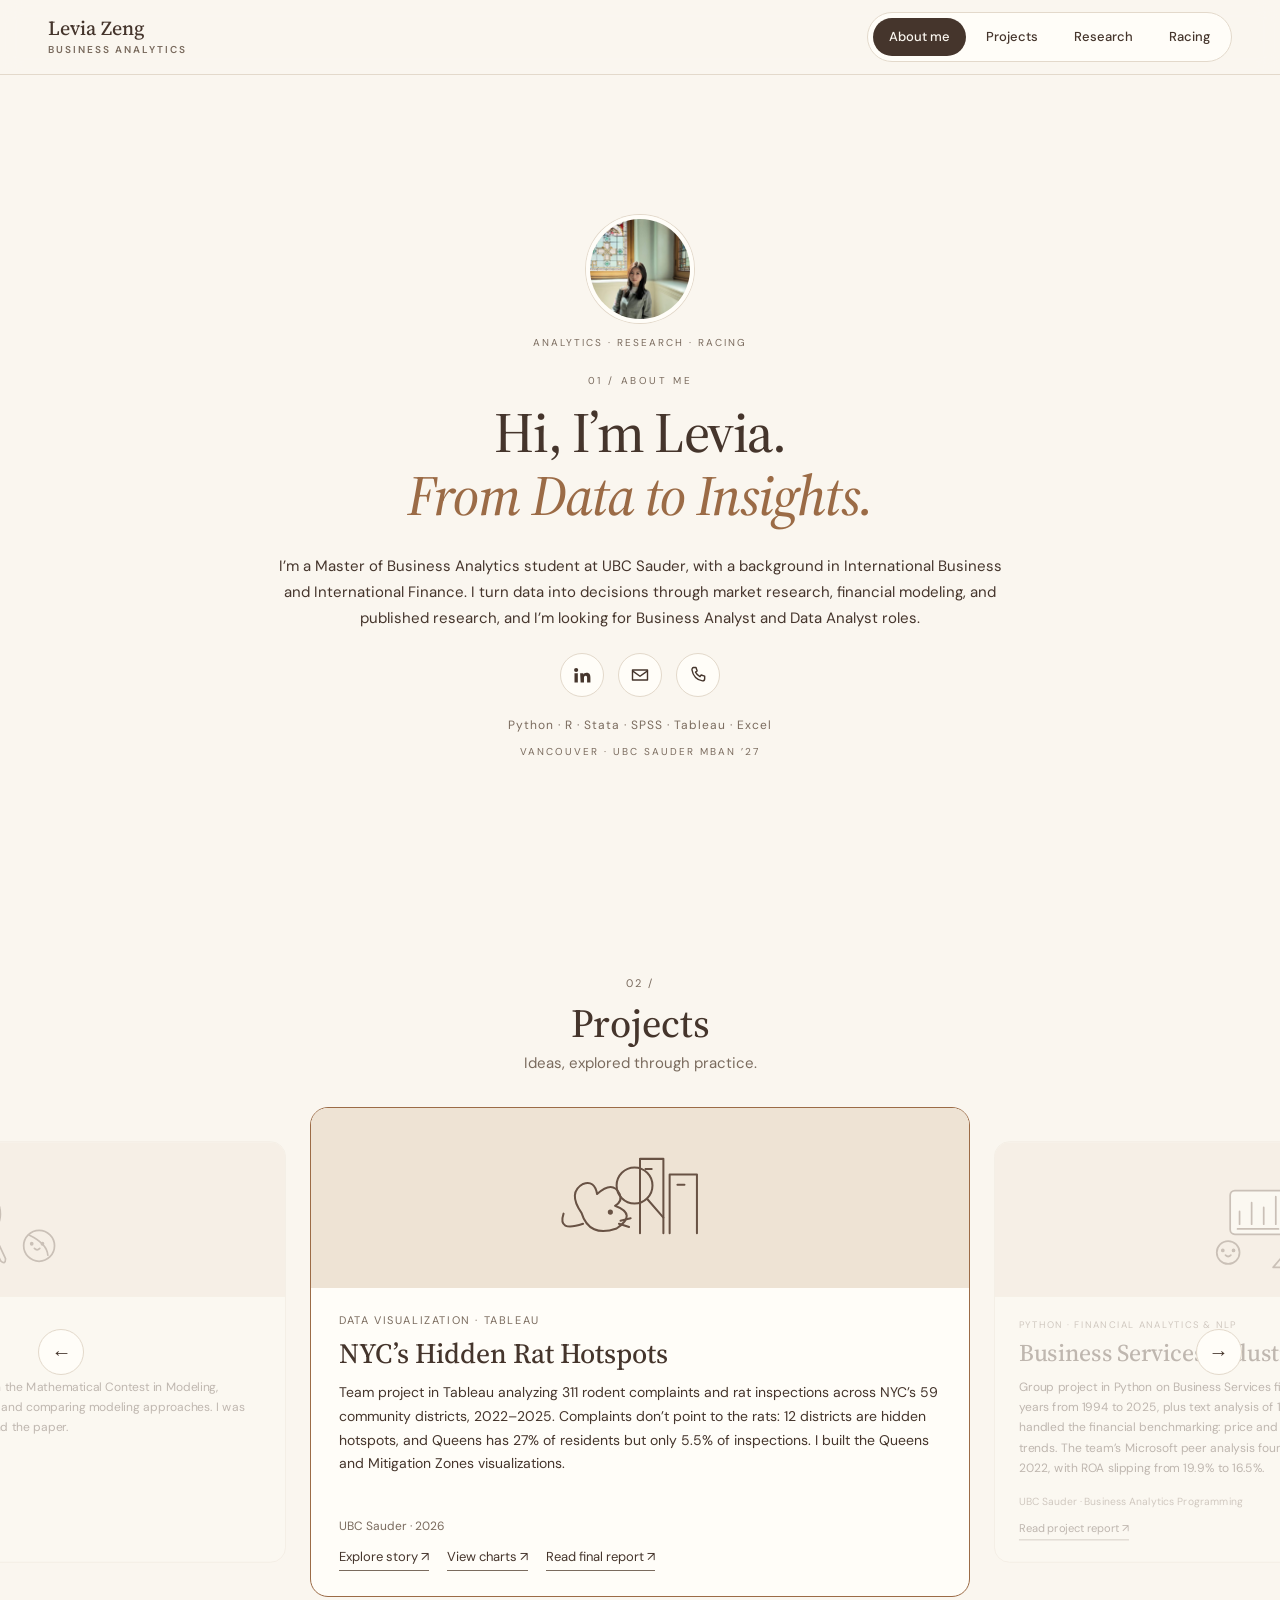
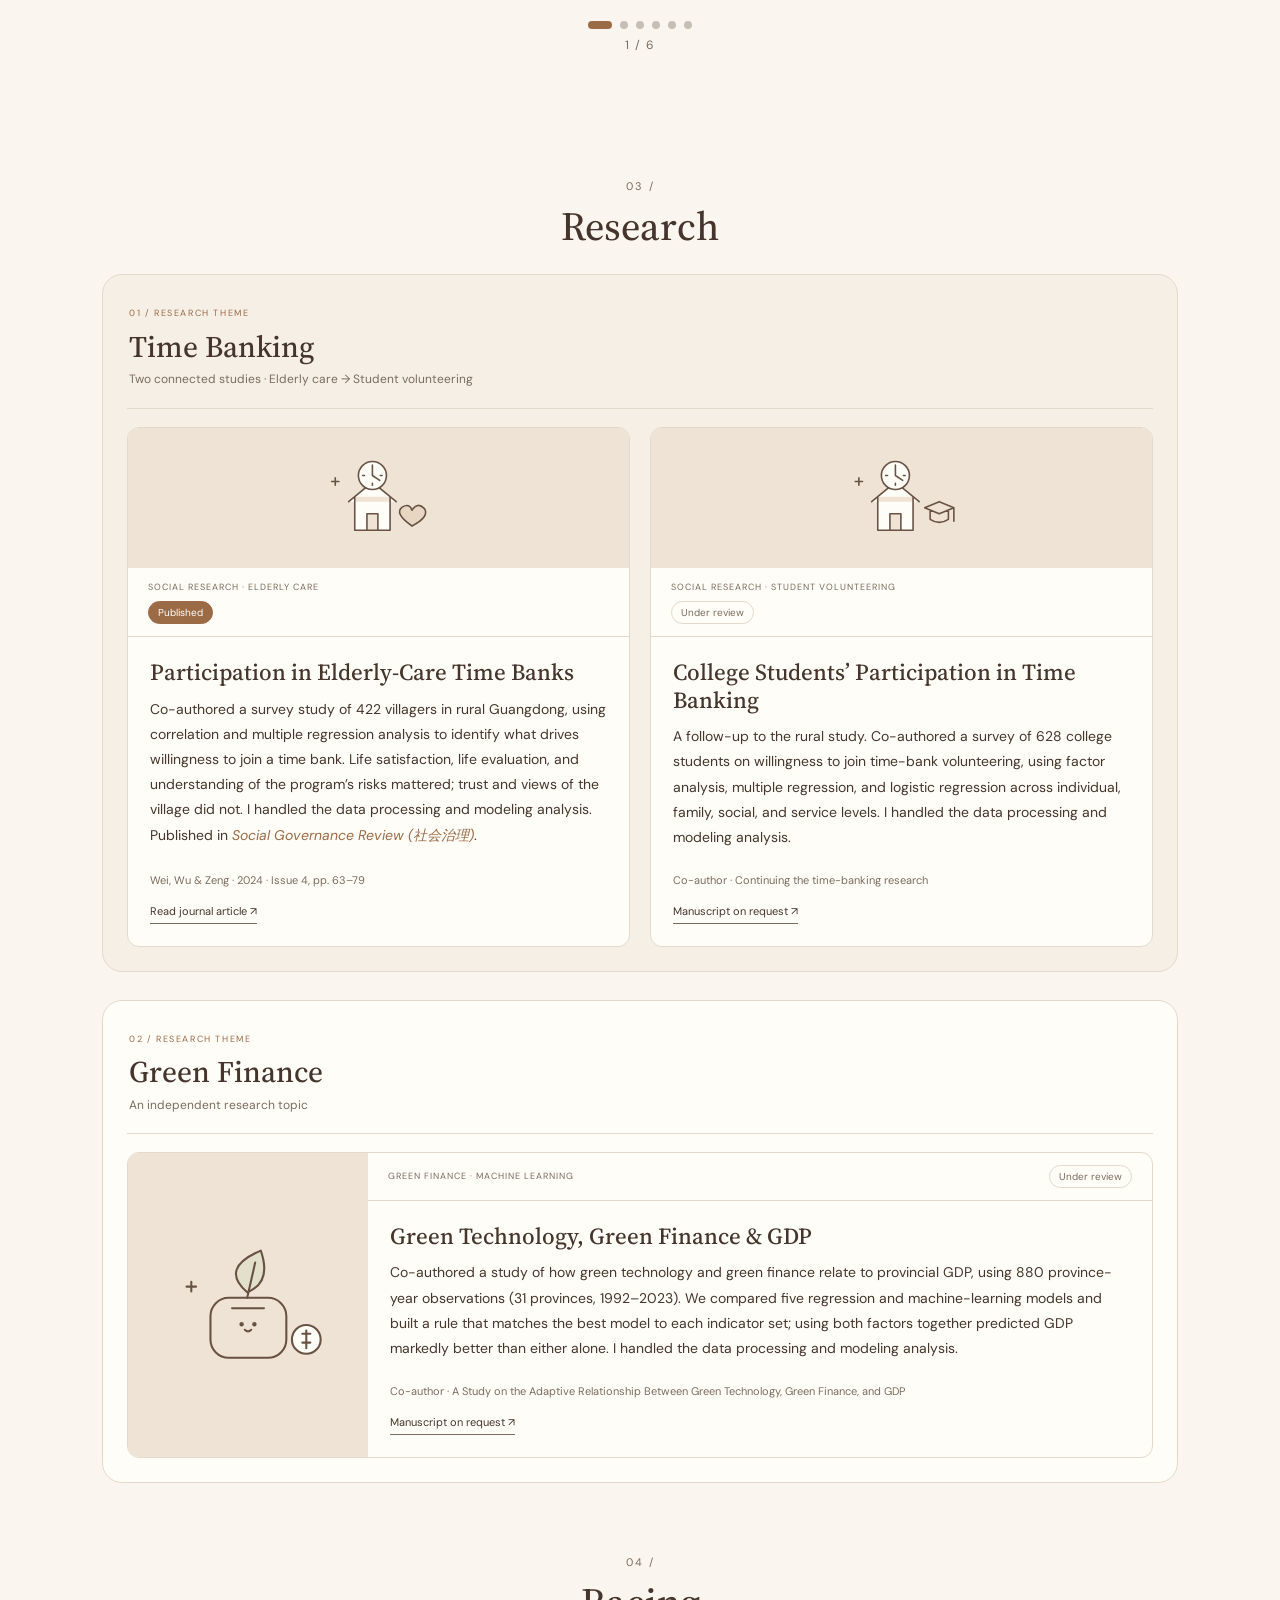
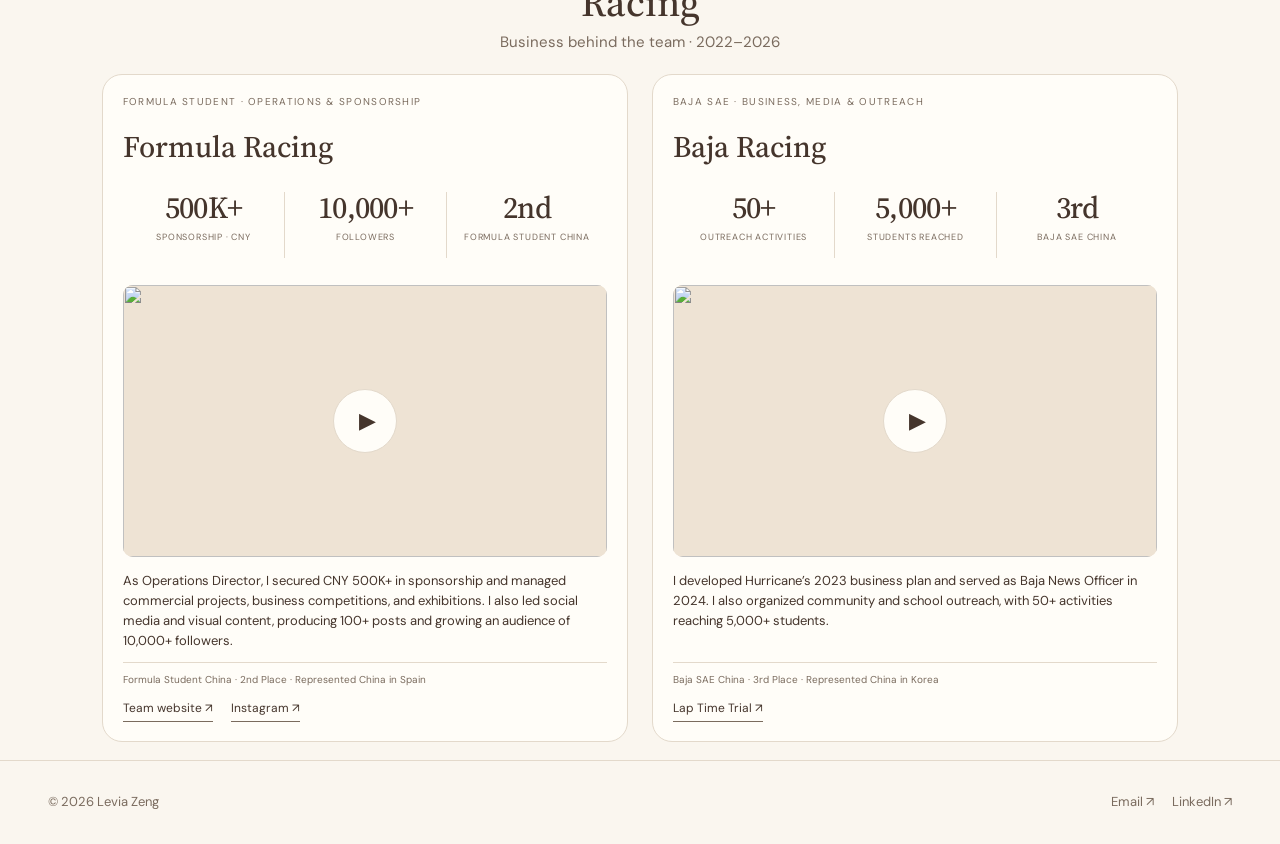
==== commit 947fa725: "Add files via upload" ====
--- a/index.html
+++ b/index.html
@@ -113,6 +113,88 @@
 /* Ragged-right English text keeps word spacing even in narrow cards. */
 .hero p,.slide p,.paper p,.race p{text-align:left;hyphens:none;text-wrap:pretty}.hero p{max-width:620px}.slide p,.race p{line-height:1.75}
 @media(max-width:700px){.group-papers{grid-template-columns:1fr}.research-group{padding:16px}.group-1 .paper{display:flex}.group-1 .research-cover{height:150px;min-height:0}.group-1 .research-cover img{height:100%}.group-1 .pv{align-items:flex-start;flex-direction:column}.pb{padding:18px}.paper h4{font-size:22px}#research{padding:32px 0}}
+
+/* Spacious editorial hero — refined desktop and mobile layout */
+#about.hero{width:100%;max-width:1040px;min-height:calc(100svh - var(--header-height));padding:clamp(70px,9vh,120px) 32px clamp(90px,12vh,150px);justify-content:center}
+#about .avatar{width:148px;height:148px;margin-bottom:24px}
+#about .cap{font-size:11px;letter-spacing:2px;line-height:1.8}
+#about .cap span{margin-top:5px}
+#about .eyebrow{margin-top:44px;font-size:11px;letter-spacing:2.6px}
+#about h1{font-size:clamp(48px,5.3vw,76px);line-height:1.16;margin:20px 0 34px;letter-spacing:-.025em}
+#about p{max-width:760px;margin:0 auto 38px !important;text-align:center;font-size:clamp(15px,1.15vw,17px);line-height:1.95;text-wrap:pretty}
+#about .contact-icons{gap:16px}
+#about .contact-icon{width:50px;height:50px}
+#about .skills{margin-top:34px;font-size:12px;letter-spacing:1px;color:var(--muted)}
+#about .about-meta{margin-top:14px;font-size:10px;letter-spacing:2px}
+@media(max-width:700px){
+ #about.hero{padding:64px 24px 88px;min-height:calc(100svh - var(--header-height))}
+ #about .avatar{width:126px;height:126px;margin-bottom:20px}
+ #about .eyebrow{margin-top:34px}
+ #about h1{font-size:clamp(39px,9vw,56px);margin:18px 0 28px}
+ #about p{font-size:15px;line-height:1.85;margin-bottom:30px !important}
+ #about .skills{margin-top:28px;font-size:11px;line-height:1.9}
+}
+@media(max-width:380px){#about.hero{padding-left:18px;padding-right:18px}#about h1{font-size:37px}}
+
+/* Balanced, single-viewport desktop sections (Nov 2026 revision). */
+@media (min-width:901px){
+  #about.hero{min-height:calc(100svh - var(--header-height));padding:clamp(16px,2.5svh,28px) 30px;max-width:960px}
+  #about .avatar{width:clamp(94px,12svh,126px);height:clamp(94px,12svh,126px);margin-bottom:clamp(8px,1.4svh,16px)}
+  #about .cap{font-size:10px;line-height:1.5}
+  #about .cap span{margin-top:2px}
+  #about .eyebrow{margin-top:clamp(14px,2.4svh,26px);font-size:10px}
+  #about h1{font-size:clamp(43px,5.2svh + 10px,62px);line-height:1.11;margin:clamp(8px,1.4svh,15px) 0 clamp(16px,2.8svh,28px)}
+  #about p{max-width:740px;font-size:15px;line-height:1.75;margin-bottom:clamp(15px,2.4svh,26px) !important}
+  #about .contact-icon{width:44px;height:44px}
+  #about .contact-icons{gap:14px}
+  #about .skills{margin-top:clamp(12px,2svh,23px);font-size:12px}
+  #about .about-meta{margin-top:8px;font-size:10px}
+  #projects{padding:clamp(14px,2.5svh,30px) 0}
+  #projects .sh{margin-bottom:clamp(15px,2.5svh,25px)}
+  #projects .stage{--w:min(660px,72vw)}
+  #projects .art{height:clamp(125px,20svh,195px)}
+  #projects .body{padding:clamp(17px,2.5svh,24px) 28px clamp(19px,2.7svh,26px)}
+  #projects .slide h3{font-size:28px}
+  #projects .dots{margin-top:16px}
+  #racing{padding:clamp(12px,2svh,24px) 0}
+  #racing .sh{margin-bottom:clamp(12px,2svh,22px)}
+  #racing .rc{max-width:1120px;gap:24px}
+  #racing .race{padding:clamp(16px,2.2svh,24px)}
+  #racing .race h3{font-size:clamp(25px,3.4svh,30px);margin:3px 0 clamp(8px,1.5svh,16px)}
+  #racing .race .stats{padding:clamp(8px,1.5svh,15px) 0;margin-bottom:clamp(9px,1.5svh,16px)}
+  #racing .race .stats b{font-size:clamp(25px,3.4svh,32px)}
+  #racing .race-video{width:100%;height:auto;aspect-ratio:16/9;max-height:none;margin:0 0 clamp(10px,1.5svh,16px);flex-shrink:0}
+  #racing .race p{font-size:13px;line-height:1.55;margin-bottom:clamp(8px,1.2svh,13px)}
+  #racing .race>.meta{padding-top:8px}
+}
+/* Both videos keep the same true widescreen ratio, including on mobile. */
+#racing .race-video{aspect-ratio:16/9;height:auto;max-height:none}
+#racing .race-video iframe,#racing .race-video .yt-play{width:100%;height:100%}
+@media(min-width:901px) and (max-height:740px){
+  #about .avatar{width:90px;height:90px}
+  #about .eyebrow{margin-top:10px}
+  #about h1{font-size:43px;margin:7px 0 14px}
+  #about p{font-size:14px;line-height:1.6;margin-bottom:12px !important}
+  #about .skills{margin-top:10px}
+  #projects .art{height:115px}
+  #projects .body{padding:14px 24px 16px}
+  #projects .slide p{font-size:13px;line-height:1.55}
+  #racing .rc{max-width:940px}
+  #racing .race{padding:13px 17px}
+  #racing .race h3{font-size:24px;margin-bottom:7px}
+  #racing .race .stats{padding:7px 0;margin-bottom:8px}
+  #racing .race .stats b{font-size:24px}
+  #racing .race .stats span{min-height:20px}
+  #racing .race p{font-size:12px;line-height:1.45;margin-bottom:7px}
+}
+@media(max-width:900px){
+  #about.hero{padding:clamp(22px,4svh,48px) 22px;min-height:calc(100svh - var(--header-height))}
+  #about .avatar{width:clamp(95px,12svh,120px);height:clamp(95px,12svh,120px);margin-bottom:12px}
+  #about .eyebrow{margin-top:20px}
+  #about h1{font-size:clamp(36px,7vw,52px);margin:12px 0 20px}
+  #about p{line-height:1.7;margin-bottom:22px !important}
+  #about .skills{margin-top:20px}
+}
 </style>
 </head>
 <body>
@@ -123,13 +205,14 @@
 <!-- ===== ABOUT ME ===== -->
 <section id="about" class="hero">
 <img class="avatar" src="assets/levia-portrait.jpg" alt="Levia Zeng seated beside stained-glass windows" width="124" height="124" fetchpriority="high">
-<div class="cap">LEVIA ZENG<span>ANALYTICS · RESEARCH · RACING</span>
-</div>
+<div class="cap">ANALYTICS · RESEARCH · RACING</div>
 <div class="eyebrow">01 / ABOUT ME</div>
 <h1>Hi, I’m Levia.<br>
 <em>From Data to Insights.</em>
 </h1>
-<p>I’m a Master of Business Analytics student at UBC Sauder, with a background in International Business and International Finance. I turn data into decisions through market research, financial modeling, and published research, and I’m looking for Business Analyst and Data Analyst roles.</p>
+<p>I’m a Master of Business Analytics student at UBC Sauder, with a background in International Business and International Finance. I turn data into decisions through market research, financial modeling, and published research, and I’m looking for Business Analyst and Data Analyst roles.
+  
+</p>
 <div class="contact-icons">
 <a class="contact-icon" href="https://www.linkedin.com/in/qiaotong-zeng" target="_blank" rel="noopener" aria-label="LinkedIn" title="LinkedIn"><svg viewbox="0 0 24 24" fill="currentColor" aria-hidden="true"><path d="M4.98 3.5a2.5 2.5 0 1 1 0 5 2.5 2.5 0 0 1 0-5zM3 9.75h4V21H3zM9.75 9.75h3.8v1.6h.06c.53-1 1.82-2.06 3.75-2.06 4 0 4.74 2.63 4.74 6.05V21h-4v-5.2c0-1.24-.02-2.84-1.73-2.84-1.73 0-2 1.35-2 2.75V21h-4z"></path></svg></a>
 <a class="contact-icon" href="mailto:zengqiaotong@gmail.com" aria-label="Email" title="Email"><svg viewbox="0 0 24 24" fill="none" stroke="currentColor" stroke-width="1.7" stroke-linejoin="round" aria-hidden="true"><path d="M3 6h18v12H3z"></path><path d="m3 7 9 6.5L21 7"></path></svg></a>
